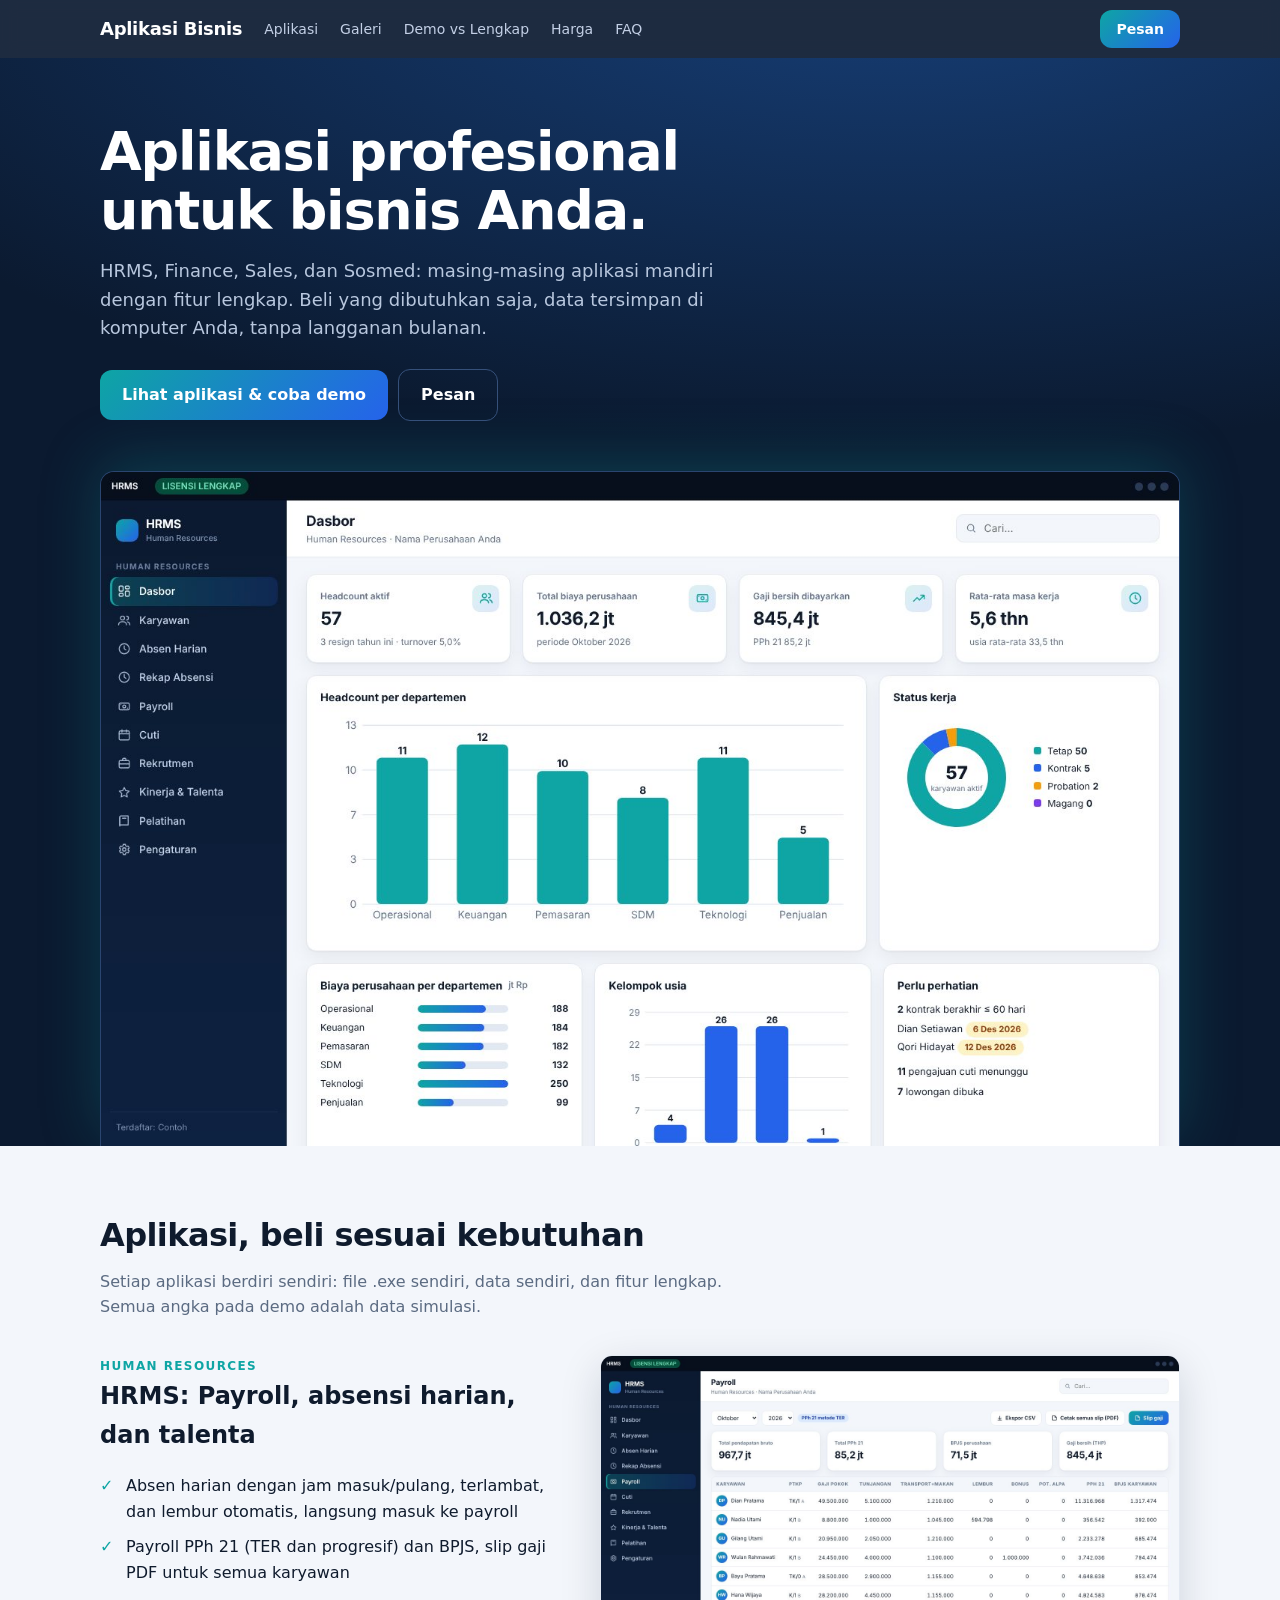
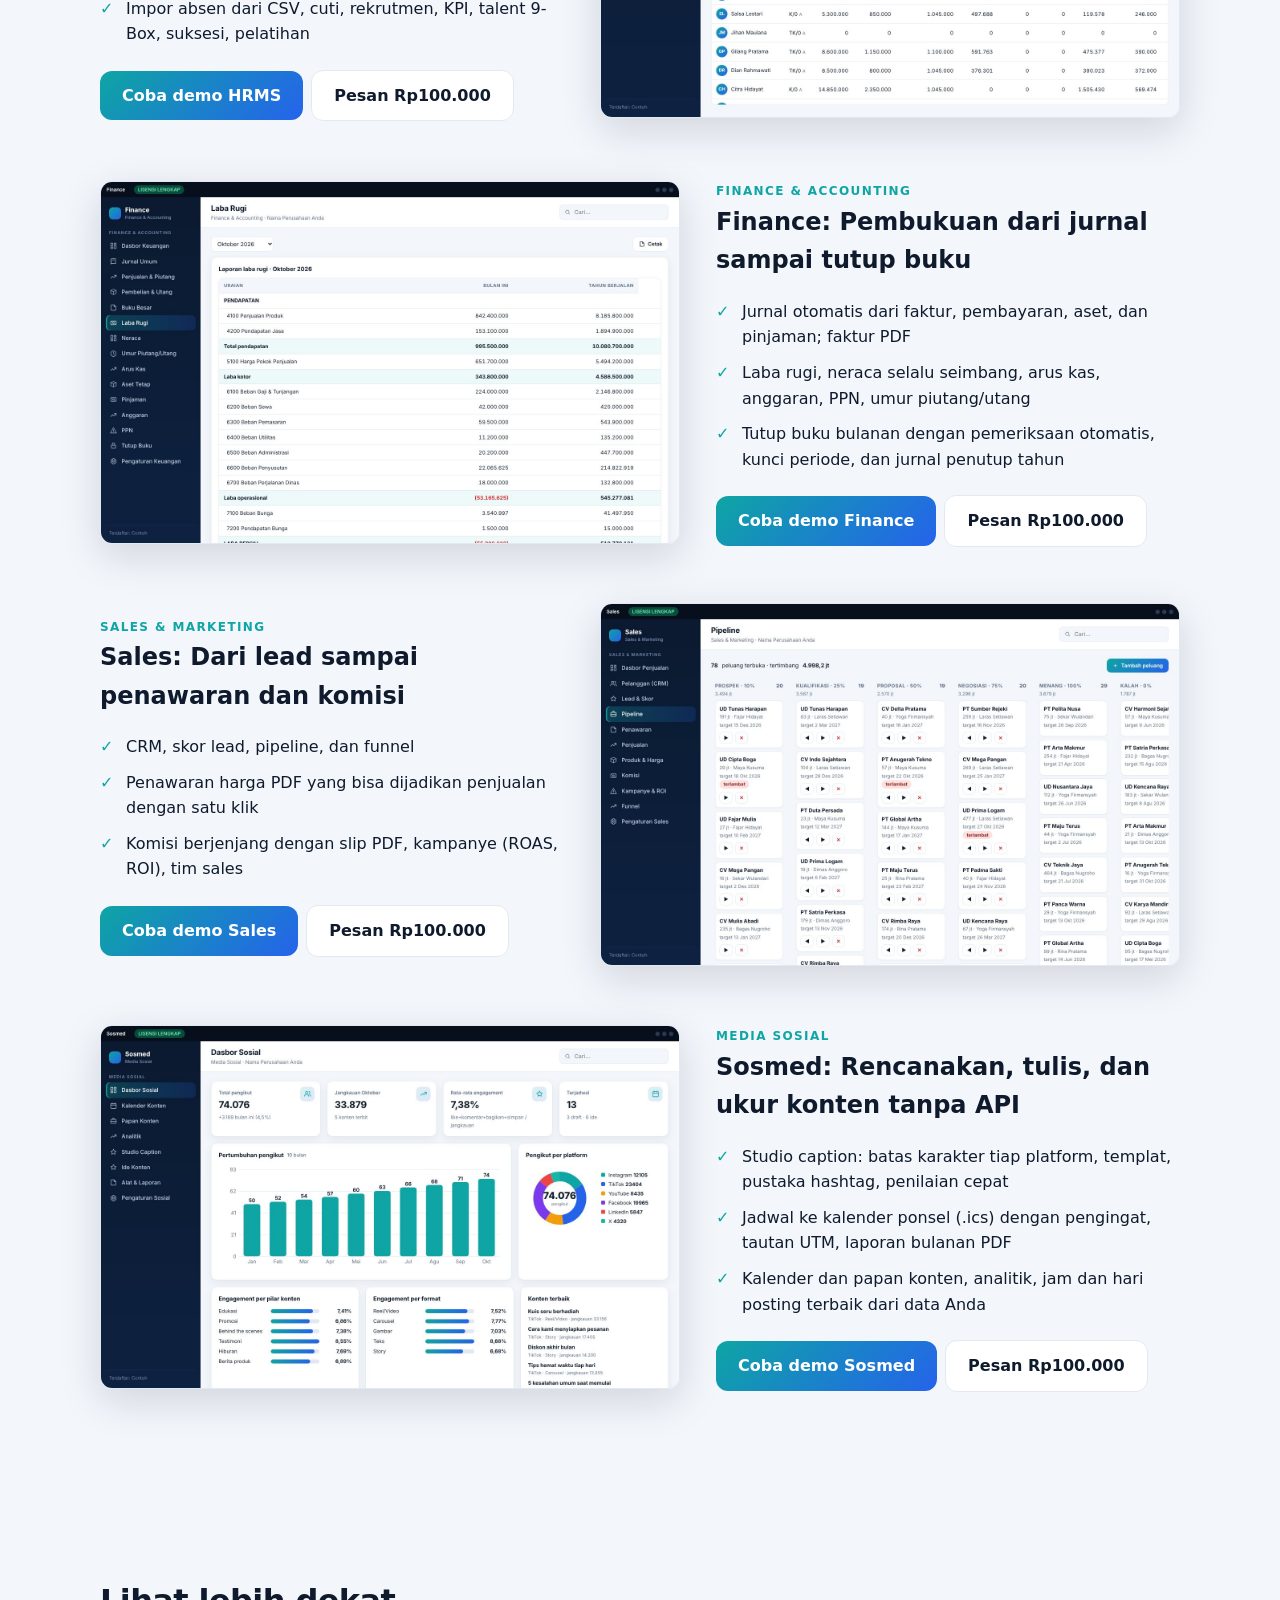
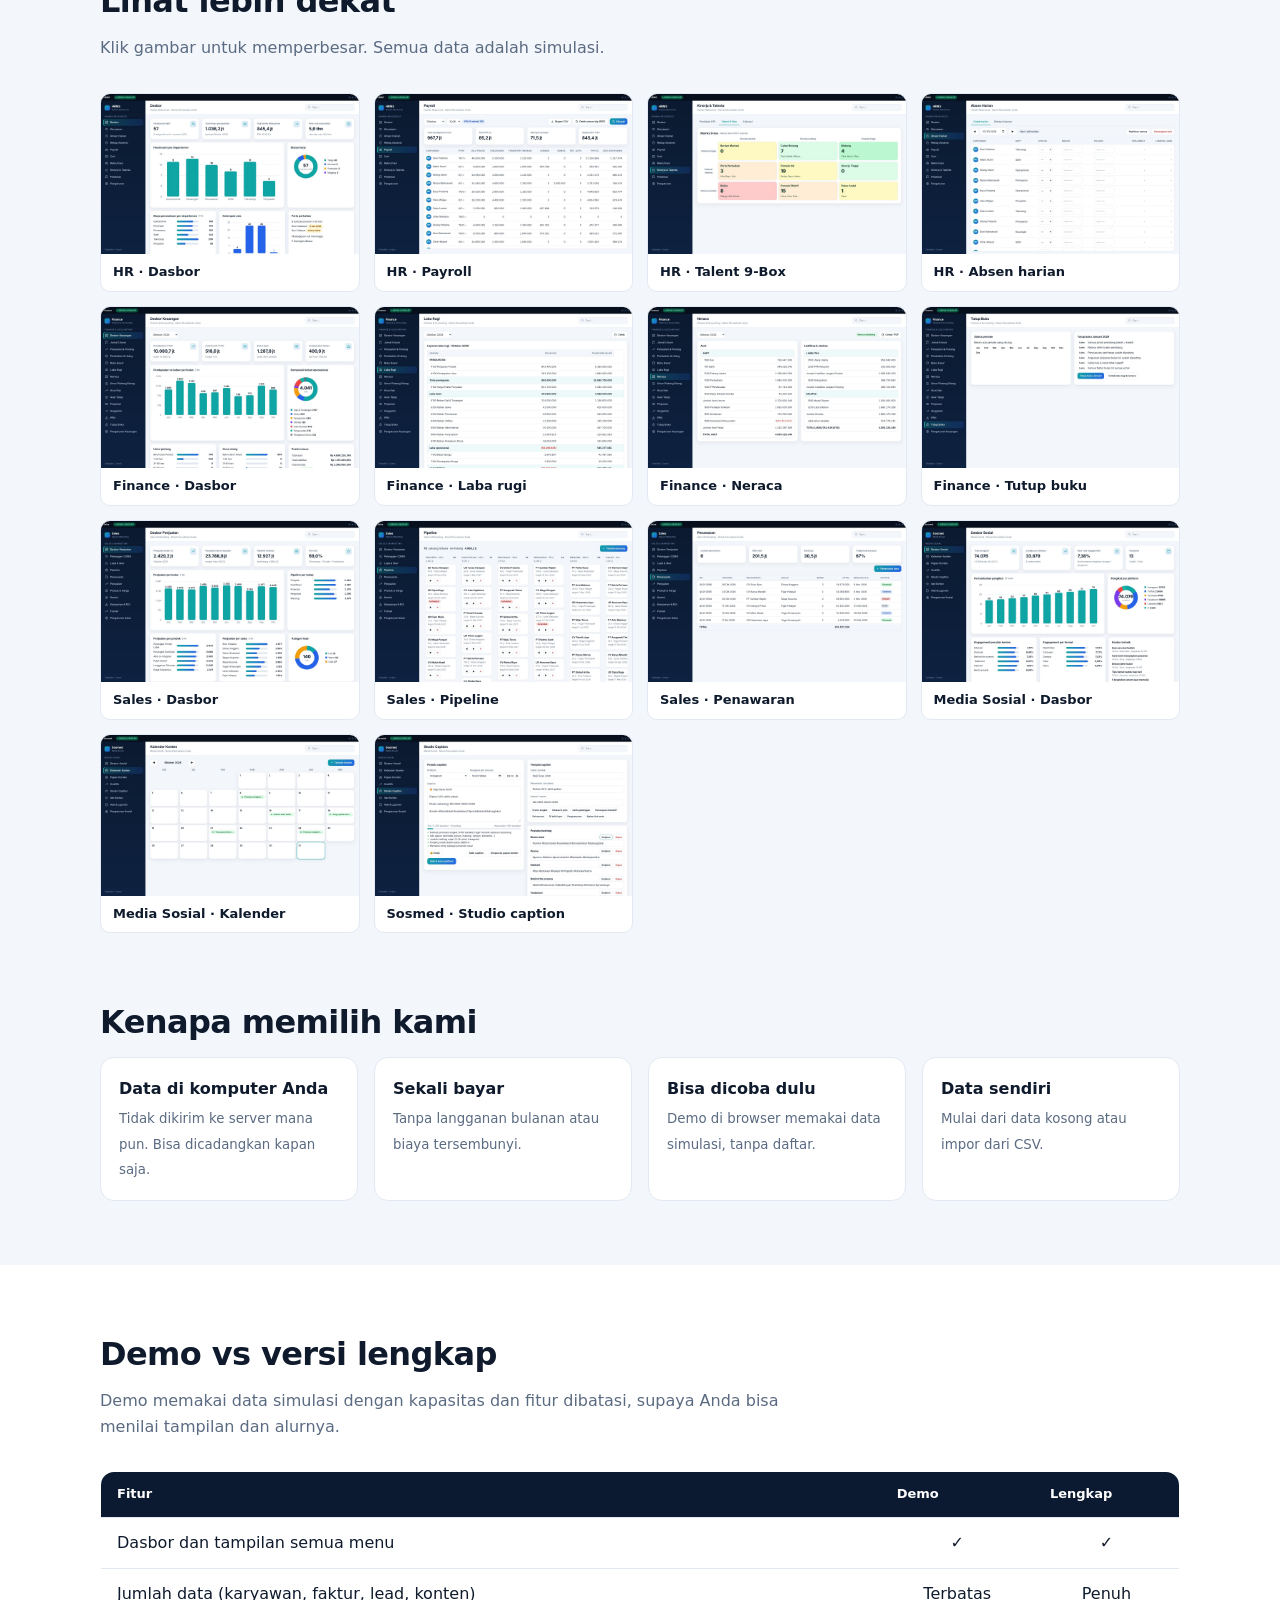
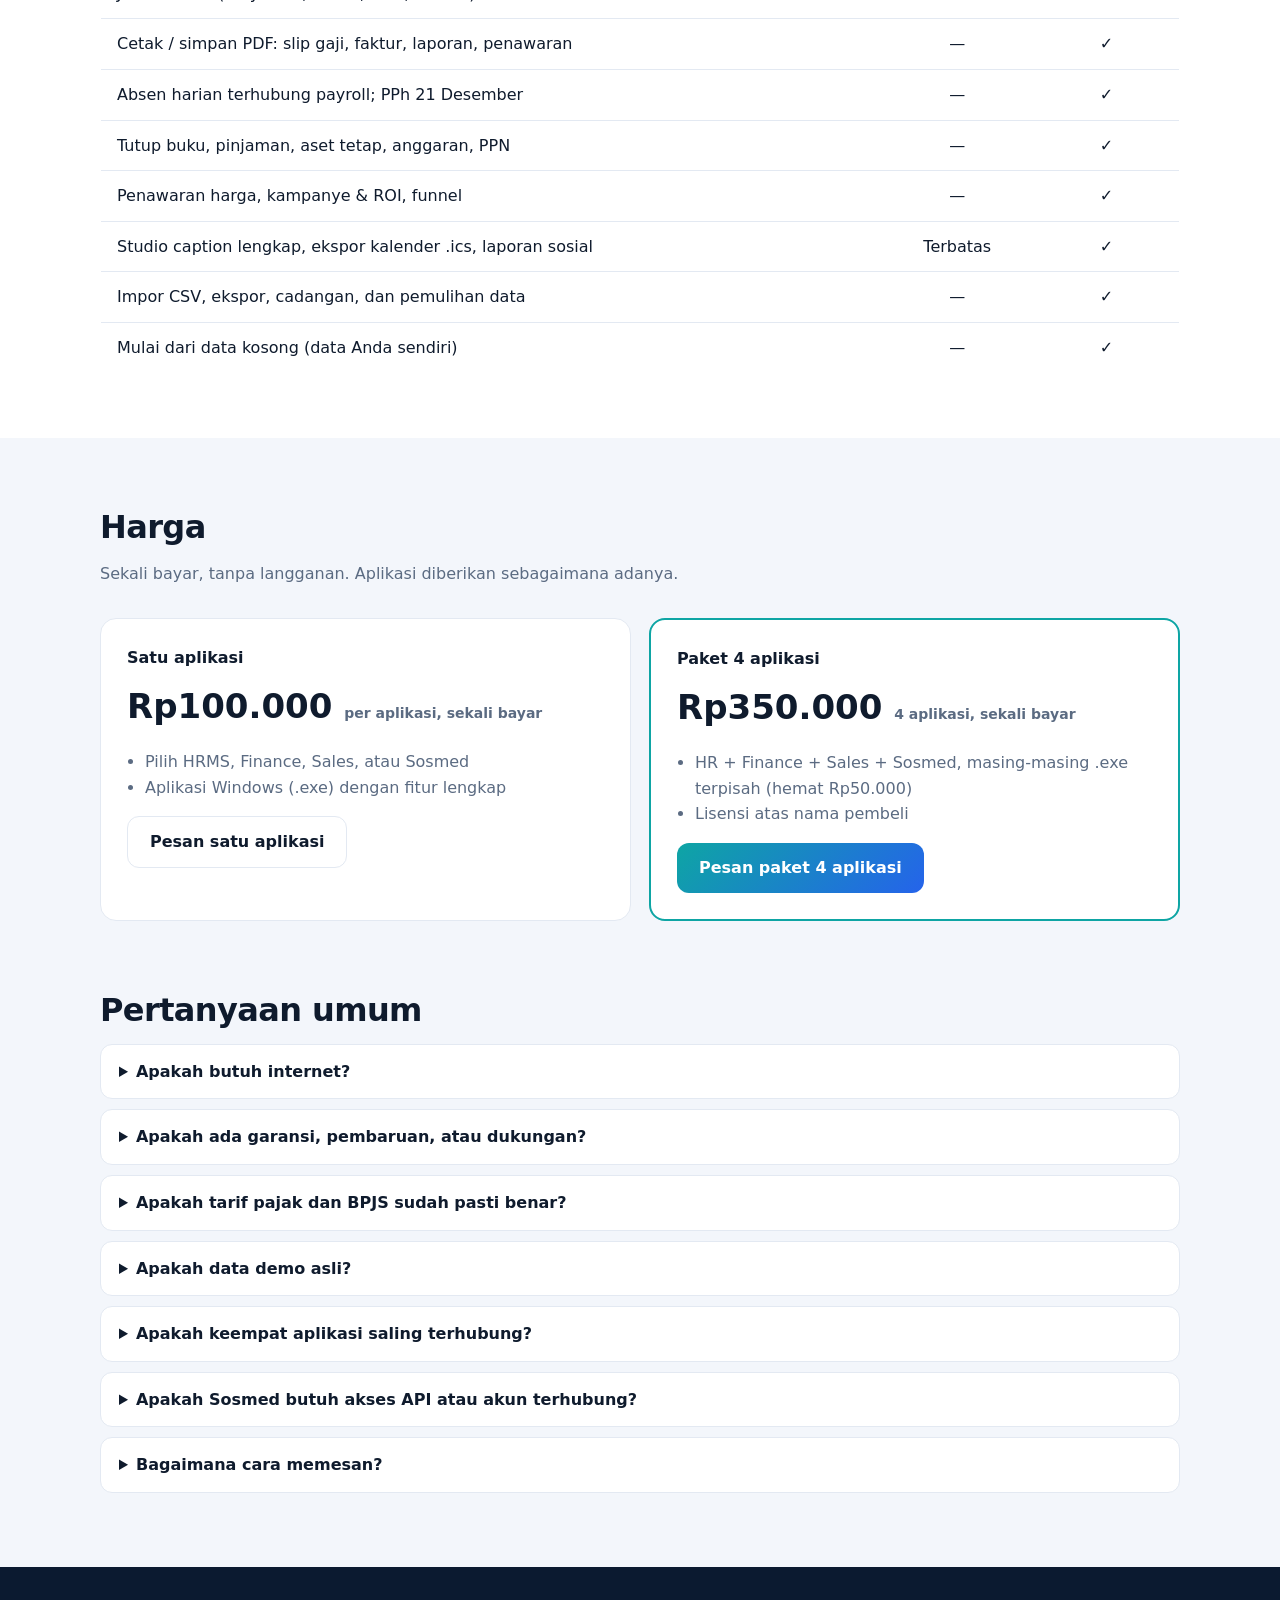
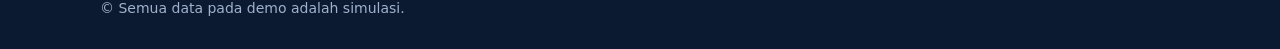
==== index.html @ ba42bcae "Landing: fitur impor absen, jurnal penutup, pemulihan data; demo diperbarui Co-Authored-By: Claude S" ====
<!doctype html><html lang="id"><head><meta charset="utf-8"><meta name="viewport" content="width=device-width,initial-scale=1"><title>Aplikasi bisnis profesional: HRMS, Finance, Sales, Sosmed</title>
<link rel="icon" href="data:image/svg+xml,%3Csvg xmlns='http://www.w3.org/2000/svg' viewBox='0 0 64 64'%3E%3Cdefs%3E%3ClinearGradient id='g' x1='0' y1='0' x2='1' y2='1'%3E%3Cstop offset='0' stop-color='%230ea5a4'/%3E%3Cstop offset='1' stop-color='%232563eb'/%3E%3C/linearGradient%3E%3C/defs%3E%3Crect width='64' height='64' rx='14' fill='url(%23g)'/%3E%3Cpath d='M16 46V20l16 18 16-18v26' fill='none' stroke='white' stroke-width='6' stroke-linejoin='round' stroke-linecap='round'/%3E%3C/svg%3E">
<meta property="og:type" content="website"><meta property="og:title" content="Aplikasi bisnis profesional: HRMS, Finance, Sales, Sosmed"><meta property="og:description" content="Aplikasi desktop dengan tampilan profesional, data di komputer Anda, tanpa langganan. Coba demo di browser."><meta property="og:image" content="https://iqbalmantam.github.io/Mantam-product/assets/hr.jpg"><meta property="og:url" content="https://iqbalmantam.github.io/Mantam-product/"><meta name="twitter:card" content="summary_large_image"><meta name="theme-color" content="#0b1a30">
<meta name="description" content="Aplikasi desktop terpisah untuk HRMS, Finance, Sales, dan Sosmed. Beli yang Anda butuhkan, coba demo langsung di browser.">
<style>
:root{--bg:#f3f6fb;--ink:#0f1b2d;--mute:#5b6b82;--line:#e3e9f2;--navy:#0b1a30;--brand:#0ea5a4;--brand2:#2563eb;--card:#fff}
@media(prefers-color-scheme:dark){:root{--bg:#0a1322;--ink:#e6edf7;--mute:#8da0bd;--line:#1f3250;--card:#111e33}}
*{box-sizing:border-box}html{scroll-behavior:smooth}body{margin:0;font:16px/1.6 "Segoe UI",Inter,system-ui,sans-serif;background:var(--bg);color:var(--ink)}
a{color:inherit}.w{max-width:1120px;margin:0 auto;padding:0 20px}
nav{position:sticky;top:0;z-index:5;background:rgba(11,26,48,.92);backdrop-filter:blur(8px);color:#fff}nav .w{display:flex;align-items:center;gap:22px;height:58px}nav b{font-size:18px;letter-spacing:-.3px}nav a{text-decoration:none;font-size:14px;color:#c3d0e6}nav .sp{flex:1}
.btn{display:inline-block;padding:12px 22px;border-radius:12px;font-weight:700;text-decoration:none;border:1px solid var(--line);background:var(--card)}.pri{background:linear-gradient(135deg,var(--brand),var(--brand2));color:#fff!important;border:0}
.hero{background:radial-gradient(1200px 500px at 70% -10%,#17407a,transparent),var(--navy);color:#fff;padding:64px 0 0;overflow:hidden}
.hero h1{font-size:clamp(32px,5vw,54px);line-height:1.1;margin:0 0 16px;letter-spacing:-1.2px;max-width:760px}.hero p{color:#b8c7de;font-size:18px;max-width:640px;margin:0 0 26px}.hero .btn{margin:0 10px 10px 0}.hero .btn:not(.pri){background:transparent;color:#fff;border-color:#35507a}
.shot{margin-top:40px;border-radius:14px 14px 0 0;border:1px solid #2a4570;border-bottom:0;box-shadow:0 -10px 60px rgba(14,165,164,.25);width:100%;display:block}
section{padding:64px 0}h2{font-size:32px;letter-spacing:-.6px;margin:0 0 8px}.sub{color:var(--mute);margin:0 0 32px;max-width:680px}
.mod{display:grid;grid-template-columns:1fr 1.25fr;gap:36px;align-items:center;margin-bottom:56px}.mod:nth-child(even){direction:rtl}.mod:nth-child(even)>*{direction:ltr}
.mod img{width:100%;border-radius:12px;border:1px solid var(--line);box-shadow:0 12px 40px rgba(15,27,45,.15)}.mod h3{font-size:24px;margin:0 0 6px}.tag{color:var(--brand);font-weight:700;font-size:12px;letter-spacing:1.4px;text-transform:uppercase}
.mod .btn{margin-top:18px}.mod ul{padding:0;margin:14px 0 0;list-style:none}.mod li{padding:5px 0 5px 26px;position:relative}.mod li::before{content:"✓";position:absolute;left:0;color:var(--brand);font-weight:800}
table{width:100%;border-collapse:collapse;background:var(--card);border-radius:14px;overflow:hidden;border:1px solid var(--line)}th,td{padding:12px 16px;text-align:left;border-bottom:1px solid var(--line)}th{background:var(--navy);color:#fff;font-size:13px}td:nth-child(n+2){text-align:center}
.pr{display:grid;grid-template-columns:repeat(auto-fit,minmax(260px,1fr));gap:18px}.pc{background:var(--card);border:1px solid var(--line);border-radius:16px;padding:26px}.pc.hot{border:2px solid var(--brand)}.pc big{display:block;font-size:34px;font-weight:800;margin:8px 0}.pc ul{padding-left:18px;color:var(--mute)}
details{background:var(--card);border:1px solid var(--line);border-radius:12px;padding:14px 18px;margin-bottom:10px}summary{cursor:pointer;font-weight:700}
details p{margin:8px 0 0;color:var(--mute)}
.gal{display:grid;grid-template-columns:repeat(auto-fill,minmax(240px,1fr));gap:14px}.gal a{display:block;border-radius:10px;overflow:hidden;border:1px solid var(--line);background:var(--card);text-decoration:none}.gal img{width:100%;display:block;aspect-ratio:16/10;object-fit:cover;object-position:top left;transition:transform .25s}.gal a:hover img{transform:scale(1.04)}.gal span{display:block;padding:8px 12px;font-size:13px;font-weight:600}
.lb{position:fixed;inset:0;background:rgba(5,12,24,.88);display:none;align-items:center;justify-content:center;z-index:20;padding:20px;cursor:zoom-out}.lb.on{display:flex}.lb img{max-width:100%;max-height:100%;border-radius:10px}
.trust{display:grid;grid-template-columns:repeat(auto-fit,minmax(200px,1fr));gap:16px;margin-top:8px}.trust div{background:var(--card);border:1px solid var(--line);border-radius:14px;padding:18px}.trust b{display:block;margin-bottom:4px}.trust small{color:var(--mute)}
footer{background:var(--navy);color:#9fb1cc;padding:30px 0;font-size:14px}
@media(max-width:800px){.mod{grid-template-columns:1fr}.mod:nth-child(even){direction:ltr}nav a.h{display:none}}
</style></head><body>
<nav><div class="w"><b>Aplikasi Bisnis</b><a class="h" href="#modul">Aplikasi</a><a class="h" href="#galeri">Galeri</a><a class="h" href="#bandingkan">Demo vs Lengkap</a><a class="h" href="#harga">Harga</a><a class="h" href="#faq">FAQ</a><span class="sp"></span><a class="btn pri" id="wa1" href="https://wa.me/6289623291732?text=Halo%2C%20saya%20tertarik%20aplikasi%20bisnis" style="padding:8px 16px">Pesan</a></div></nav>
<header class="hero"><div class="w"><h1>Aplikasi profesional untuk bisnis Anda.</h1><p>HRMS, Finance, Sales, dan Sosmed: masing-masing aplikasi mandiri dengan fitur lengkap. Beli yang dibutuhkan saja, data tersimpan di komputer Anda, tanpa langganan bulanan.</p>
<a class="btn pri" href="#modul">Lihat aplikasi &amp; coba demo</a><a class="btn" id="wa2" href="https://wa.me/6289623291732?text=Halo%2C%20saya%20tertarik%20aplikasi%20bisnis">Pesan</a>
<img class="shot" src="assets/hr.jpg" alt="Dasbor HRMS"></div></header>
<section id="modul"><div class="w"><h2>Aplikasi, beli sesuai kebutuhan</h2><p class="sub">Setiap aplikasi berdiri sendiri: file .exe sendiri, data sendiri, dan fitur lengkap. Semua angka pada demo adalah data simulasi.</p><div class="mod"><div><span class="tag">Human Resources</span><h3>HRMS: Payroll, absensi harian, dan talenta</h3><ul><li>Absen harian dengan jam masuk/pulang, terlambat, dan lembur otomatis, langsung masuk ke payroll</li><li>Payroll PPh 21 (TER dan progresif) dan BPJS, slip gaji PDF untuk semua karyawan</li><li>Impor absen dari CSV, cuti, rekrutmen, KPI, talent 9-Box, suksesi, pelatihan</li></ul><a class="btn pri" href="demo-app/hr/index.html" style="margin-right:8px">Coba demo HRMS</a><a class="btn" href="https://wa.me/6289623291732?text=Halo%2C%20saya%20tertarik%20HRMS">Pesan Rp100.000</a></div><img src="assets/hr-payroll.jpg" alt="HRMS" loading="lazy"></div><div class="mod"><div><span class="tag">Finance &amp; Accounting</span><h3>Finance: Pembukuan dari jurnal sampai tutup buku</h3><ul><li>Jurnal otomatis dari faktur, pembayaran, aset, dan pinjaman; faktur PDF</li><li>Laba rugi, neraca selalu seimbang, arus kas, anggaran, PPN, umur piutang/utang</li><li>Tutup buku bulanan dengan pemeriksaan otomatis, kunci periode, dan jurnal penutup tahun</li></ul><a class="btn pri" href="demo-app/fin/index.html" style="margin-right:8px">Coba demo Finance</a><a class="btn" href="https://wa.me/6289623291732?text=Halo%2C%20saya%20tertarik%20Finance">Pesan Rp100.000</a></div><img src="assets/fin.jpg" alt="Finance" loading="lazy"></div><div class="mod"><div><span class="tag">Sales &amp; Marketing</span><h3>Sales: Dari lead sampai penawaran dan komisi</h3><ul><li>CRM, skor lead, pipeline, dan funnel</li><li>Penawaran harga PDF yang bisa dijadikan penjualan dengan satu klik</li><li>Komisi berjenjang dengan slip PDF, kampanye (ROAS, ROI), tim sales</li></ul><a class="btn pri" href="demo-app/sales/index.html" style="margin-right:8px">Coba demo Sales</a><a class="btn" href="https://wa.me/6289623291732?text=Halo%2C%20saya%20tertarik%20Sales">Pesan Rp100.000</a></div><img src="assets/sales.jpg" alt="Sales" loading="lazy"></div><div class="mod"><div><span class="tag">Media Sosial</span><h3>Sosmed: Rencanakan, tulis, dan ukur konten tanpa API</h3><ul><li>Studio caption: batas karakter tiap platform, templat, pustaka hashtag, penilaian cepat</li><li>Jadwal ke kalender ponsel (.ics) dengan pengingat, tautan UTM, laporan bulanan PDF</li><li>Kalender dan papan konten, analitik, jam dan hari posting terbaik dari data Anda</li></ul><a class="btn pri" href="demo-app/sosial/index.html" style="margin-right:8px">Coba demo Sosmed</a><a class="btn" href="https://wa.me/6289623291732?text=Halo%2C%20saya%20tertarik%20Sosmed">Pesan Rp100.000</a></div><img src="assets/sosial.jpg" alt="Sosmed" loading="lazy"></div></section>
<section id="galeri"><div class="w"><h2>Lihat lebih dekat</h2><p class="sub">Klik gambar untuk memperbesar. Semua data adalah simulasi.</p><div class="gal">
<a href="assets/hr.jpg"><img src="assets/hr.jpg" alt="Dasbor HR" loading="lazy"><span>HR · Dasbor</span></a>
<a href="assets/hr-payroll.jpg"><img src="assets/hr-payroll.jpg" alt="Payroll" loading="lazy"><span>HR · Payroll</span></a>
<a href="assets/hr-talent.jpg"><img src="assets/hr-talent.jpg" alt="Talent 9-Box" loading="lazy"><span>HR · Talent 9-Box</span></a>
<a href="assets/hr-harian.jpg"><img src="assets/hr-harian.jpg" alt="Absen harian" loading="lazy"><span>HR · Absen harian</span></a>
<a href="assets/fin-dash.jpg"><img src="assets/fin-dash.jpg" alt="Dasbor keuangan" loading="lazy"><span>Finance · Dasbor</span></a>
<a href="assets/fin.jpg"><img src="assets/fin.jpg" alt="Laba rugi" loading="lazy"><span>Finance · Laba rugi</span></a>
<a href="assets/fin-neraca.jpg"><img src="assets/fin-neraca.jpg" alt="Neraca" loading="lazy"><span>Finance · Neraca</span></a>
<a href="assets/fin-tutup.jpg"><img src="assets/fin-tutup.jpg" alt="Tutup buku" loading="lazy"><span>Finance · Tutup buku</span></a>
<a href="assets/sales-dash.jpg"><img src="assets/sales-dash.jpg" alt="Dasbor penjualan" loading="lazy"><span>Sales · Dasbor</span></a>
<a href="assets/sales.jpg"><img src="assets/sales.jpg" alt="Pipeline" loading="lazy"><span>Sales · Pipeline</span></a>
<a href="assets/sales-penawaran.jpg"><img src="assets/sales-penawaran.jpg" alt="Penawaran harga" loading="lazy"><span>Sales · Penawaran</span></a>
<a href="assets/sosial.jpg"><img src="assets/sosial.jpg" alt="Dasbor media sosial" loading="lazy"><span>Media Sosial · Dasbor</span></a>
<a href="assets/sosial-kal.jpg"><img src="assets/sosial-kal.jpg" alt="Kalender konten" loading="lazy"><span>Media Sosial · Kalender</span></a><a href="assets/sosial-studio.jpg"><img src="assets/sosial-studio.jpg" alt="Studio caption" loading="lazy"><span>Sosmed · Studio caption</span></a></div></div></section>
<section style="padding-top:0"><div class="w"><h2>Kenapa memilih kami</h2><div class="trust"><div><b>Data di komputer Anda</b><small>Tidak dikirim ke server mana pun. Bisa dicadangkan kapan saja.</small></div><div><b>Sekali bayar</b><small>Tanpa langganan bulanan atau biaya tersembunyi.</small></div><div><b>Bisa dicoba dulu</b><small>Demo di browser memakai data simulasi, tanpa daftar.</small></div><div><b>Data sendiri</b><small>Mulai dari data kosong atau impor dari CSV.</small></div></div></div></section>
<section id="bandingkan" style="background:var(--card)"><div class="w"><h2>Demo vs versi lengkap</h2><p class="sub">Demo memakai data simulasi dengan kapasitas dan fitur dibatasi, supaya Anda bisa menilai tampilan dan alurnya.</p>
<table><tr><th>Fitur</th><th>Demo</th><th>Lengkap</th></tr><tr><td>Dasbor dan tampilan semua menu</td><td>✓</td><td>✓</td></tr><tr><td>Jumlah data (karyawan, faktur, lead, konten)</td><td>Terbatas</td><td>Penuh</td></tr><tr><td>Cetak / simpan PDF: slip gaji, faktur, laporan, penawaran</td><td>—</td><td>✓</td></tr><tr><td>Absen harian terhubung payroll; PPh 21 Desember</td><td>—</td><td>✓</td></tr><tr><td>Tutup buku, pinjaman, aset tetap, anggaran, PPN</td><td>—</td><td>✓</td></tr><tr><td>Penawaran harga, kampanye &amp; ROI, funnel</td><td>—</td><td>✓</td></tr><tr><td>Studio caption lengkap, ekspor kalender .ics, laporan sosial</td><td>Terbatas</td><td>✓</td></tr><tr><td>Impor CSV, ekspor, cadangan, dan pemulihan data</td><td>—</td><td>✓</td></tr><tr><td>Mulai dari data kosong (data Anda sendiri)</td><td>—</td><td>✓</td></tr></table></div></section>
<section id="harga"><div class="w"><h2>Harga</h2><p class="sub">Sekali bayar, tanpa langganan. Aplikasi diberikan sebagaimana adanya.</p><div class="pr"><div class="pc"><b>Satu aplikasi</b><big id="p1">Rp100.000 <small style="font-size:14px;color:var(--mute)">per aplikasi, sekali bayar</small></big><ul><li>Pilih HRMS, Finance, Sales, atau Sosmed</li><li>Aplikasi Windows (.exe) dengan fitur lengkap</li></ul><a class="btn" id="wa3" href="https://wa.me/6289623291732?text=Halo%2C%20saya%20tertarik%20aplikasi%20bisnis%20-%20satu%20aplikasi">Pesan satu aplikasi</a></div><div class="pc hot"><b>Paket 4 aplikasi</b><big id="p2">Rp350.000 <small style="font-size:14px;color:var(--mute)">4 aplikasi, sekali bayar</small></big><ul><li>HR + Finance + Sales + Sosmed, masing-masing .exe terpisah (hemat Rp50.000)</li><li>Lisensi atas nama pembeli</li></ul><a class="btn pri" id="wa4" href="https://wa.me/6289623291732?text=Halo%2C%20saya%20tertarik%20aplikasi%20bisnis%20-%20paket%204%20aplikasi">Pesan paket 4 aplikasi</a></div></div></div></section>
<section id="faq" style="padding-top:0"><div class="w"><h2>Pertanyaan umum</h2><details><summary>Apakah butuh internet?</summary><p>Tidak. Aplikasi berjalan di komputer Windows Anda dan data tersimpan di komputer itu.</p></details><details><summary>Apakah ada garansi, pembaruan, atau dukungan?</summary><p>Tidak. Produk dijual sebagaimana adanya, tanpa layanan garansi, pembaruan, maupun dukungan. Silakan coba demo dulu sebelum membeli.</p></details><details><summary>Apakah tarif pajak dan BPJS sudah pasti benar?</summary><p>Tarif bersifat nilai acuan dan dapat diubah di menu Pengaturan. Verifikasi dengan peraturan resmi sebelum dipakai untuk penggajian nyata.</p></details><details><summary>Apakah data demo asli?</summary><p>Bukan. Semua nama, angka, dan transaksi pada demo adalah simulasi.</p></details><details><summary>Apakah keempat aplikasi saling terhubung?</summary><p>Tidak. Setiap aplikasi berdiri sendiri dengan data sendiri, jadi Anda cukup membeli yang dibutuhkan. Nama perusahaan diisi di masing-masing aplikasi.</p></details><details><summary>Apakah Sosmed butuh akses API atau akun terhubung?</summary><p>Tidak. Semua fitur bekerja tanpa API: Anda menulis caption, menyalin atau membuka platform, mencatat metrik sendiri, dan mengekspor jadwal ke kalender ponsel. Aplikasi tidak memposting otomatis.</p></details><details><summary>Bagaimana cara memesan?</summary><p>Klik tombol pesan; Anda diarahkan ke WhatsApp dengan pesan yang sudah terisi.</p></details></div></section>
<div class="lb" id="lb"><img alt=""></div><footer><div class="w">© Semua data pada demo adalah simulasi.</div></footer>
<script>
const CONFIG={whatsapp:"6289623291732",pesan:"Halo, saya tertarik aplikasi bisnis",harga:{single:"Rp100.000",bundle:"Rp350.000"}};
const wa=t=>"https://wa.me/"+CONFIG.whatsapp+"?text="+encodeURIComponent(t);
[["wa1",""],["wa2",""],["wa3"," - satu aplikasi"],["wa4"," - paket 4 aplikasi"]].forEach(([i,s])=>document.getElementById(i).href=wa(CONFIG.pesan+s));
/* lightbox galeri */
const lb=document.getElementById("lb");document.querySelectorAll(".gal a").forEach(a=>a.onclick=e=>{e.preventDefault();lb.querySelector("img").src=a.href;lb.classList.add("on")});lb.onclick=()=>lb.classList.remove("on");document.addEventListener("keydown",e=>{if(e.key==="Escape")lb.classList.remove("on")});
</script></body></html>
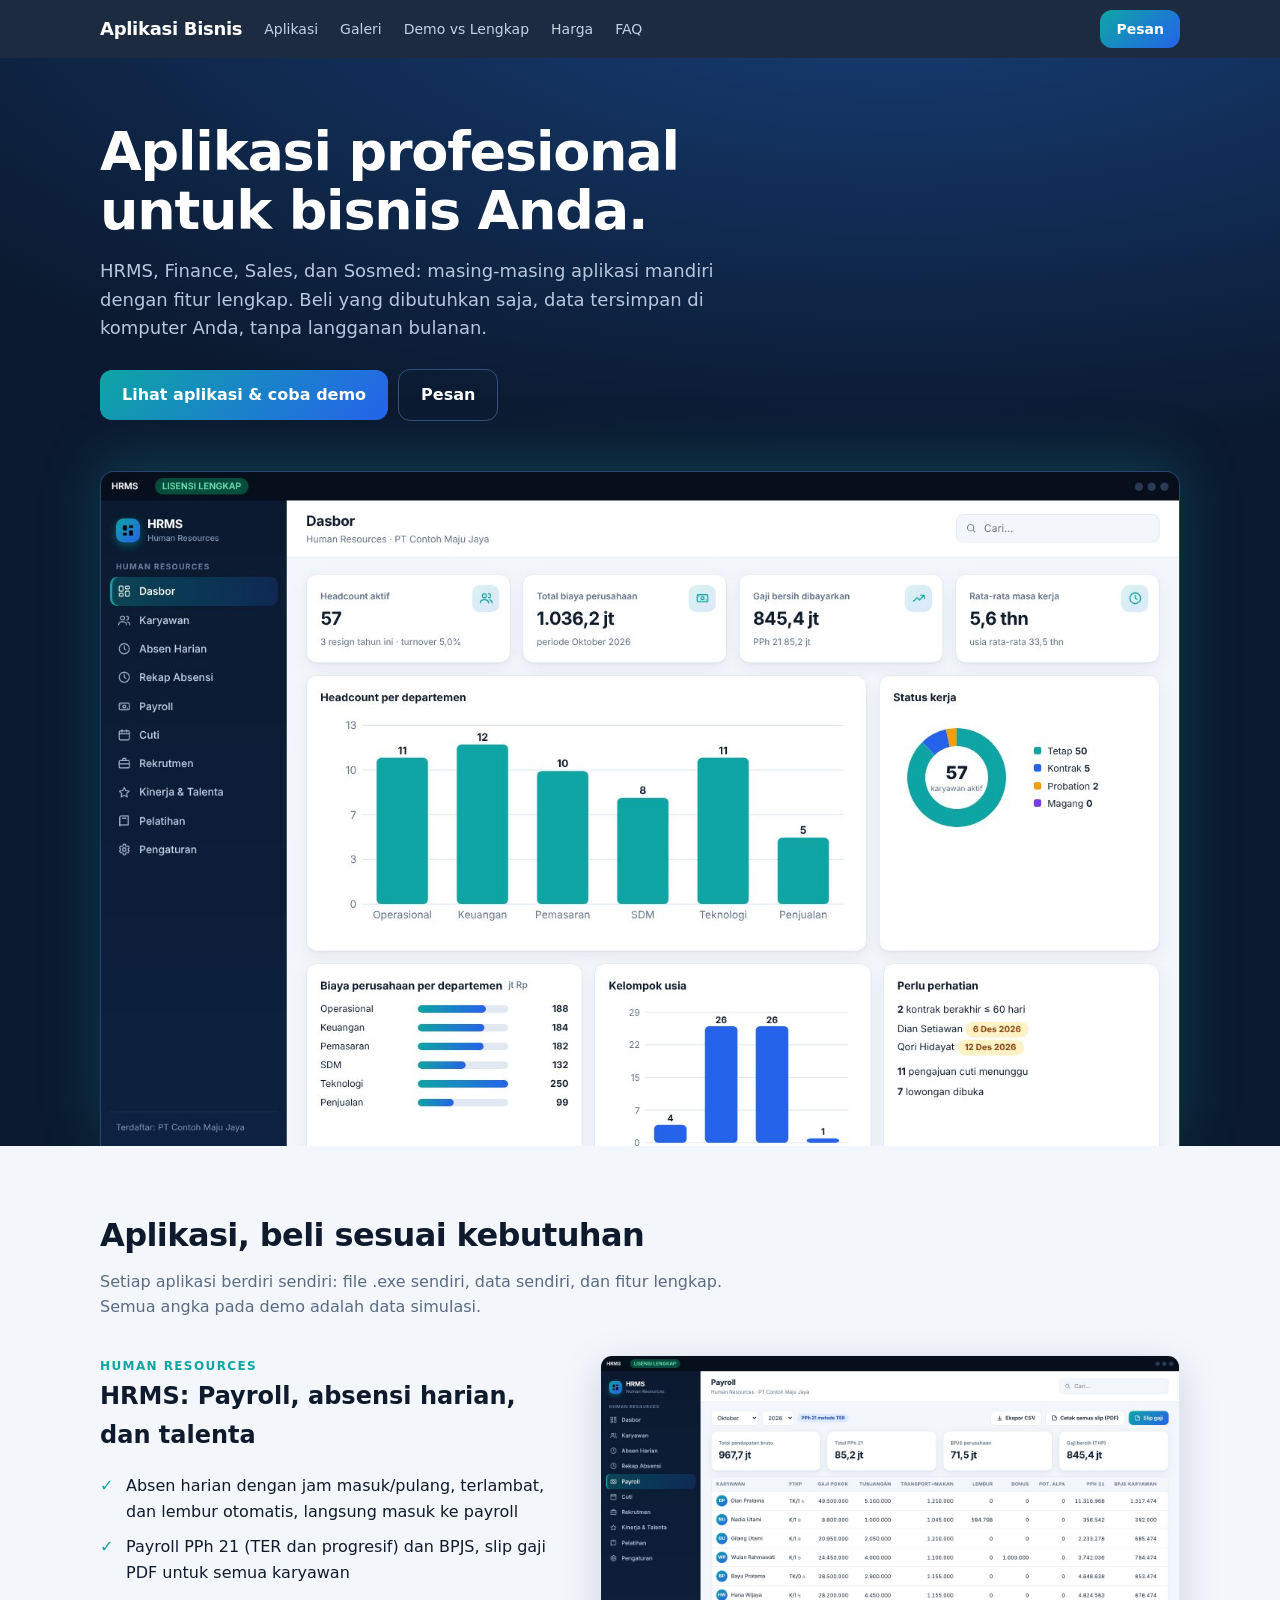
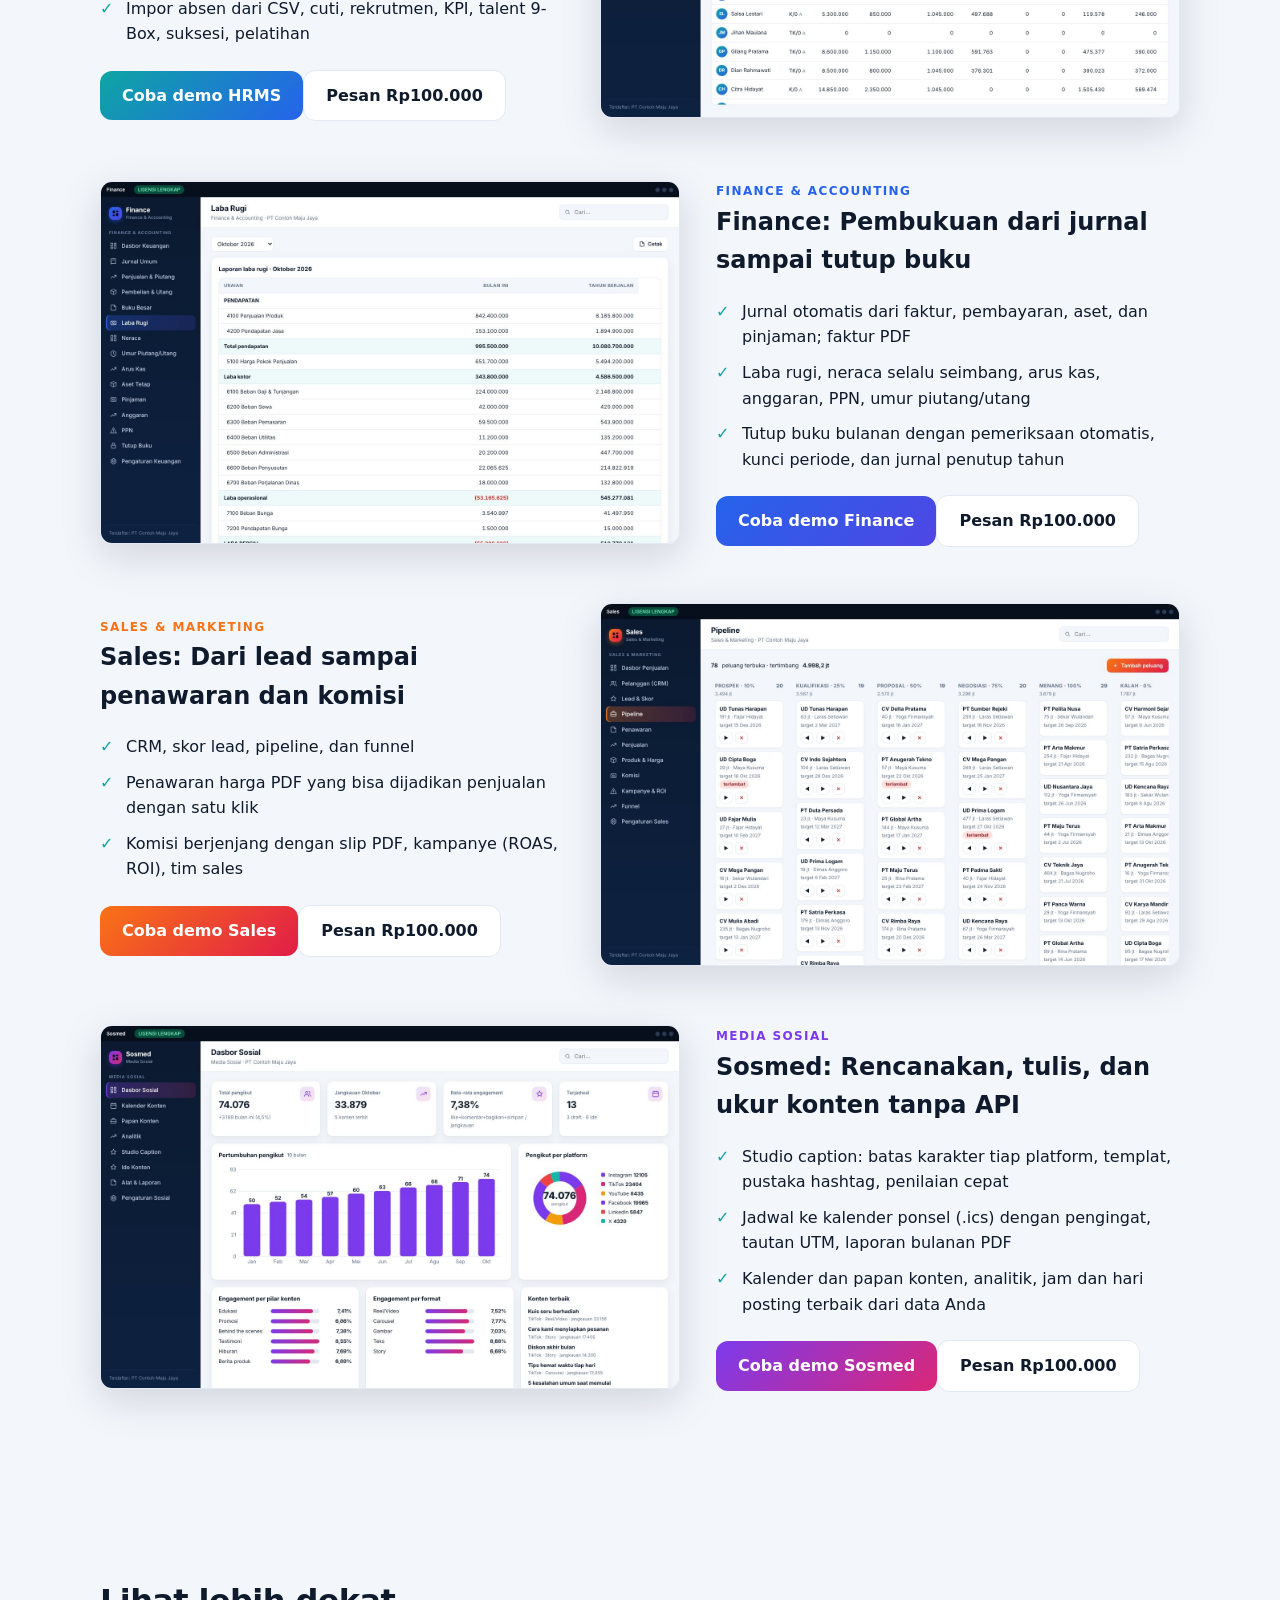
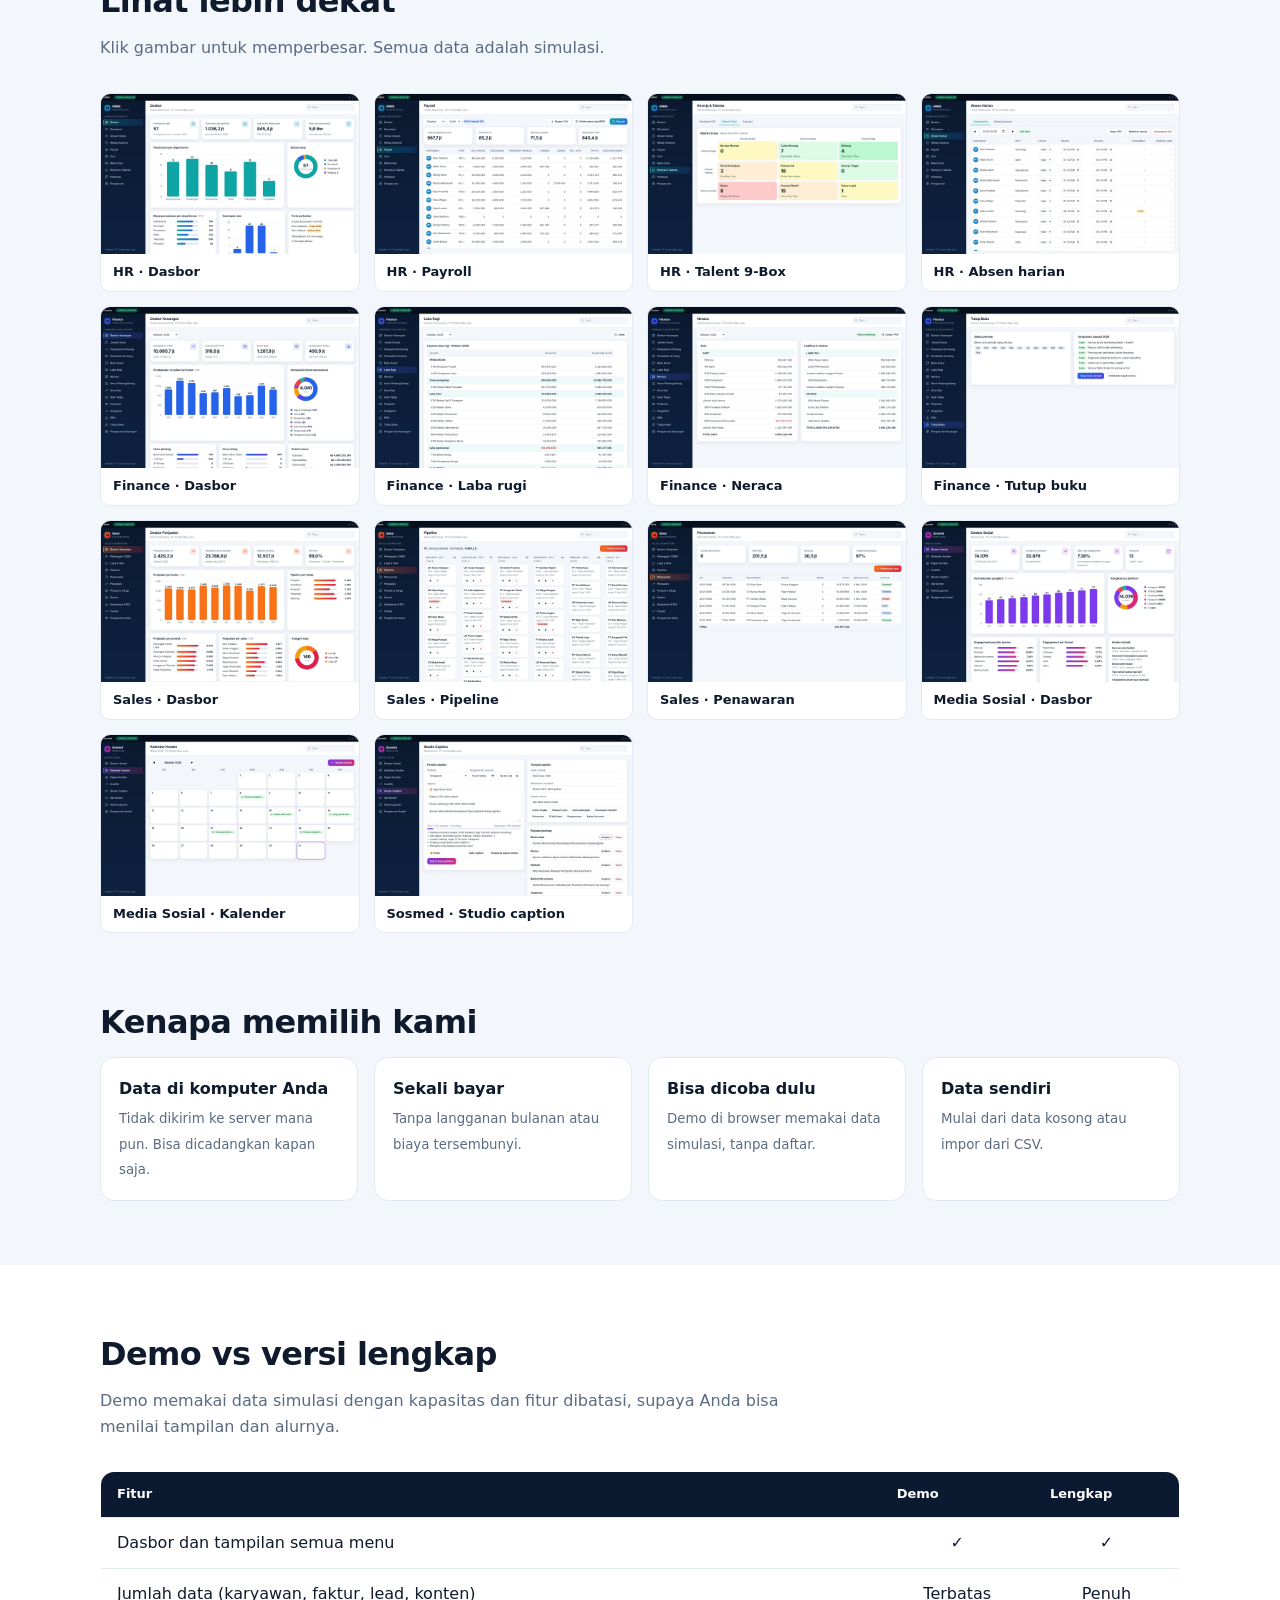
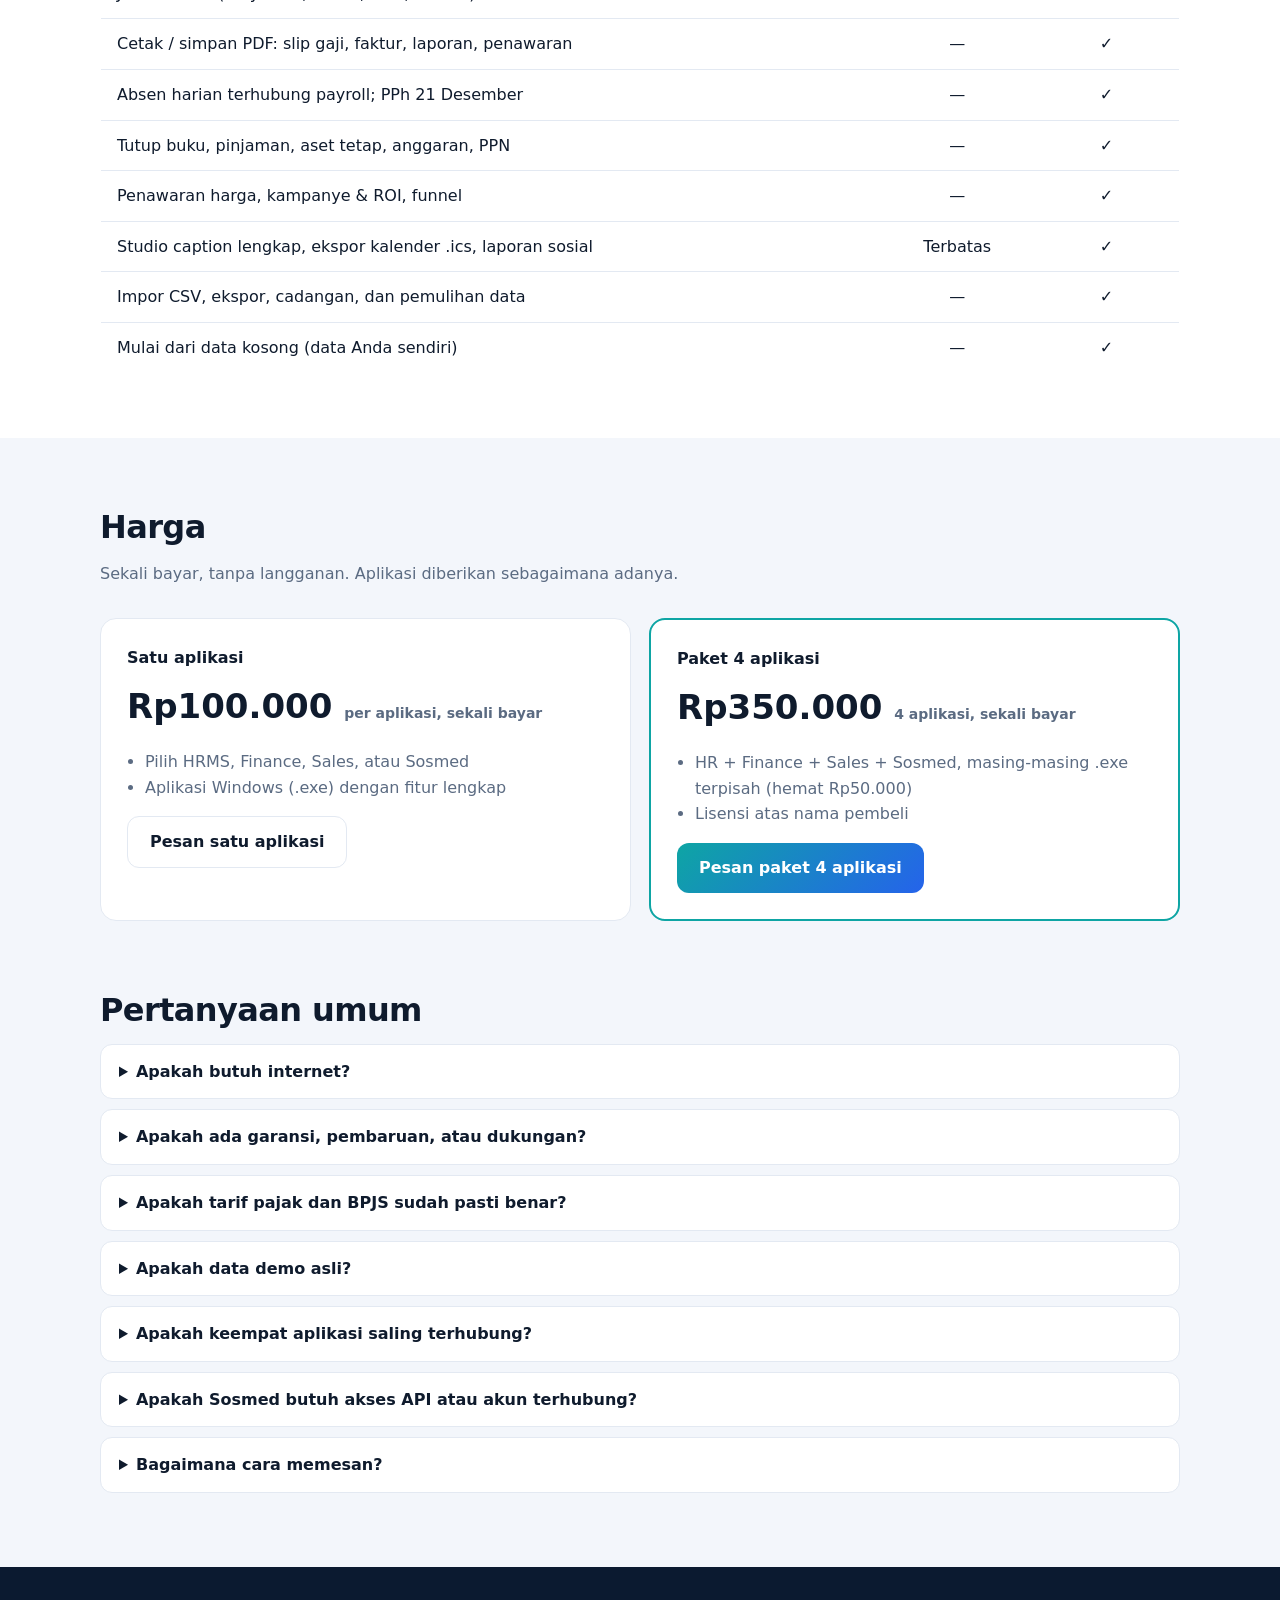
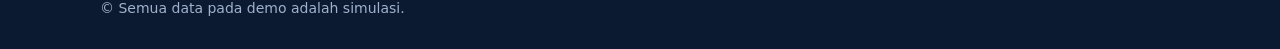
==== commit d9dbcc10: "Identitas warna & ikon per aplikasi, perbaikan tampilan, galeri baru Co-Authored-By: Claude Sonnet 5" ====
--- a/index.html
+++ b/index.html
@@ -30,7 +30,7 @@
 <header class="hero"><div class="w"><h1>Aplikasi profesional untuk bisnis Anda.</h1><p>HRMS, Finance, Sales, dan Sosmed: masing-masing aplikasi mandiri dengan fitur lengkap. Beli yang dibutuhkan saja, data tersimpan di komputer Anda, tanpa langganan bulanan.</p>
 <a class="btn pri" href="#modul">Lihat aplikasi &amp; coba demo</a><a class="btn" id="wa2" href="https://wa.me/6289623291732?text=Halo%2C%20saya%20tertarik%20aplikasi%20bisnis">Pesan</a>
 <img class="shot" src="assets/hr.jpg" alt="Dasbor HRMS"></div></header>
-<section id="modul"><div class="w"><h2>Aplikasi, beli sesuai kebutuhan</h2><p class="sub">Setiap aplikasi berdiri sendiri: file .exe sendiri, data sendiri, dan fitur lengkap. Semua angka pada demo adalah data simulasi.</p><div class="mod"><div><span class="tag">Human Resources</span><h3>HRMS: Payroll, absensi harian, dan talenta</h3><ul><li>Absen harian dengan jam masuk/pulang, terlambat, dan lembur otomatis, langsung masuk ke payroll</li><li>Payroll PPh 21 (TER dan progresif) dan BPJS, slip gaji PDF untuk semua karyawan</li><li>Impor absen dari CSV, cuti, rekrutmen, KPI, talent 9-Box, suksesi, pelatihan</li></ul><a class="btn pri" href="demo-app/hr/index.html" style="margin-right:8px">Coba demo HRMS</a><a class="btn" href="https://wa.me/6289623291732?text=Halo%2C%20saya%20tertarik%20HRMS">Pesan Rp100.000</a></div><img src="assets/hr-payroll.jpg" alt="HRMS" loading="lazy"></div><div class="mod"><div><span class="tag">Finance &amp; Accounting</span><h3>Finance: Pembukuan dari jurnal sampai tutup buku</h3><ul><li>Jurnal otomatis dari faktur, pembayaran, aset, dan pinjaman; faktur PDF</li><li>Laba rugi, neraca selalu seimbang, arus kas, anggaran, PPN, umur piutang/utang</li><li>Tutup buku bulanan dengan pemeriksaan otomatis, kunci periode, dan jurnal penutup tahun</li></ul><a class="btn pri" href="demo-app/fin/index.html" style="margin-right:8px">Coba demo Finance</a><a class="btn" href="https://wa.me/6289623291732?text=Halo%2C%20saya%20tertarik%20Finance">Pesan Rp100.000</a></div><img src="assets/fin.jpg" alt="Finance" loading="lazy"></div><div class="mod"><div><span class="tag">Sales &amp; Marketing</span><h3>Sales: Dari lead sampai penawaran dan komisi</h3><ul><li>CRM, skor lead, pipeline, dan funnel</li><li>Penawaran harga PDF yang bisa dijadikan penjualan dengan satu klik</li><li>Komisi berjenjang dengan slip PDF, kampanye (ROAS, ROI), tim sales</li></ul><a class="btn pri" href="demo-app/sales/index.html" style="margin-right:8px">Coba demo Sales</a><a class="btn" href="https://wa.me/6289623291732?text=Halo%2C%20saya%20tertarik%20Sales">Pesan Rp100.000</a></div><img src="assets/sales.jpg" alt="Sales" loading="lazy"></div><div class="mod"><div><span class="tag">Media Sosial</span><h3>Sosmed: Rencanakan, tulis, dan ukur konten tanpa API</h3><ul><li>Studio caption: batas karakter tiap platform, templat, pustaka hashtag, penilaian cepat</li><li>Jadwal ke kalender ponsel (.ics) dengan pengingat, tautan UTM, laporan bulanan PDF</li><li>Kalender dan papan konten, analitik, jam dan hari posting terbaik dari data Anda</li></ul><a class="btn pri" href="demo-app/sosial/index.html" style="margin-right:8px">Coba demo Sosmed</a><a class="btn" href="https://wa.me/6289623291732?text=Halo%2C%20saya%20tertarik%20Sosmed">Pesan Rp100.000</a></div><img src="assets/sosial.jpg" alt="Sosmed" loading="lazy"></div></section>
+<section id="modul"><div class="w"><h2>Aplikasi, beli sesuai kebutuhan</h2><p class="sub">Setiap aplikasi berdiri sendiri: file .exe sendiri, data sendiri, dan fitur lengkap. Semua angka pada demo adalah data simulasi.</p><div class="mod"><div><span class="tag" style="color:#0ea5a4">Human Resources</span><h3>HRMS: Payroll, absensi harian, dan talenta</h3><ul><li>Absen harian dengan jam masuk/pulang, terlambat, dan lembur otomatis, langsung masuk ke payroll</li><li>Payroll PPh 21 (TER dan progresif) dan BPJS, slip gaji PDF untuk semua karyawan</li><li>Impor absen dari CSV, cuti, rekrutmen, KPI, talent 9-Box, suksesi, pelatihan</li></ul><a class="btn pri" style="background:linear-gradient(135deg,#0ea5a4,#2563eb)" href="demo-app/hr/index.html" style="margin-right:8px">Coba demo HRMS</a><a class="btn" href="https://wa.me/6289623291732?text=Halo%2C%20saya%20tertarik%20HRMS">Pesan Rp100.000</a></div><img src="assets/hr-payroll.jpg" alt="HRMS" loading="lazy"></div><div class="mod"><div><span class="tag" style="color:#2563eb">Finance &amp; Accounting</span><h3>Finance: Pembukuan dari jurnal sampai tutup buku</h3><ul><li>Jurnal otomatis dari faktur, pembayaran, aset, dan pinjaman; faktur PDF</li><li>Laba rugi, neraca selalu seimbang, arus kas, anggaran, PPN, umur piutang/utang</li><li>Tutup buku bulanan dengan pemeriksaan otomatis, kunci periode, dan jurnal penutup tahun</li></ul><a class="btn pri" style="background:linear-gradient(135deg,#2563eb,#4f46e5)" href="demo-app/fin/index.html" style="margin-right:8px">Coba demo Finance</a><a class="btn" href="https://wa.me/6289623291732?text=Halo%2C%20saya%20tertarik%20Finance">Pesan Rp100.000</a></div><img src="assets/fin.jpg" alt="Finance" loading="lazy"></div><div class="mod"><div><span class="tag" style="color:#f97316">Sales &amp; Marketing</span><h3>Sales: Dari lead sampai penawaran dan komisi</h3><ul><li>CRM, skor lead, pipeline, dan funnel</li><li>Penawaran harga PDF yang bisa dijadikan penjualan dengan satu klik</li><li>Komisi berjenjang dengan slip PDF, kampanye (ROAS, ROI), tim sales</li></ul><a class="btn pri" style="background:linear-gradient(135deg,#f97316,#e11d48)" href="demo-app/sales/index.html" style="margin-right:8px">Coba demo Sales</a><a class="btn" href="https://wa.me/6289623291732?text=Halo%2C%20saya%20tertarik%20Sales">Pesan Rp100.000</a></div><img src="assets/sales.jpg" alt="Sales" loading="lazy"></div><div class="mod"><div><span class="tag" style="color:#7c3aed">Media Sosial</span><h3>Sosmed: Rencanakan, tulis, dan ukur konten tanpa API</h3><ul><li>Studio caption: batas karakter tiap platform, templat, pustaka hashtag, penilaian cepat</li><li>Jadwal ke kalender ponsel (.ics) dengan pengingat, tautan UTM, laporan bulanan PDF</li><li>Kalender dan papan konten, analitik, jam dan hari posting terbaik dari data Anda</li></ul><a class="btn pri" style="background:linear-gradient(135deg,#7c3aed,#db2777)" href="demo-app/sosial/index.html" style="margin-right:8px">Coba demo Sosmed</a><a class="btn" href="https://wa.me/6289623291732?text=Halo%2C%20saya%20tertarik%20Sosmed">Pesan Rp100.000</a></div><img src="assets/sosial.jpg" alt="Sosmed" loading="lazy"></div></section>
 <section id="galeri"><div class="w"><h2>Lihat lebih dekat</h2><p class="sub">Klik gambar untuk memperbesar. Semua data adalah simulasi.</p><div class="gal">
 <a href="assets/hr.jpg"><img src="assets/hr.jpg" alt="Dasbor HR" loading="lazy"><span>HR · Dasbor</span></a>
 <a href="assets/hr-payroll.jpg"><img src="assets/hr-payroll.jpg" alt="Payroll" loading="lazy"><span>HR · Payroll</span></a>
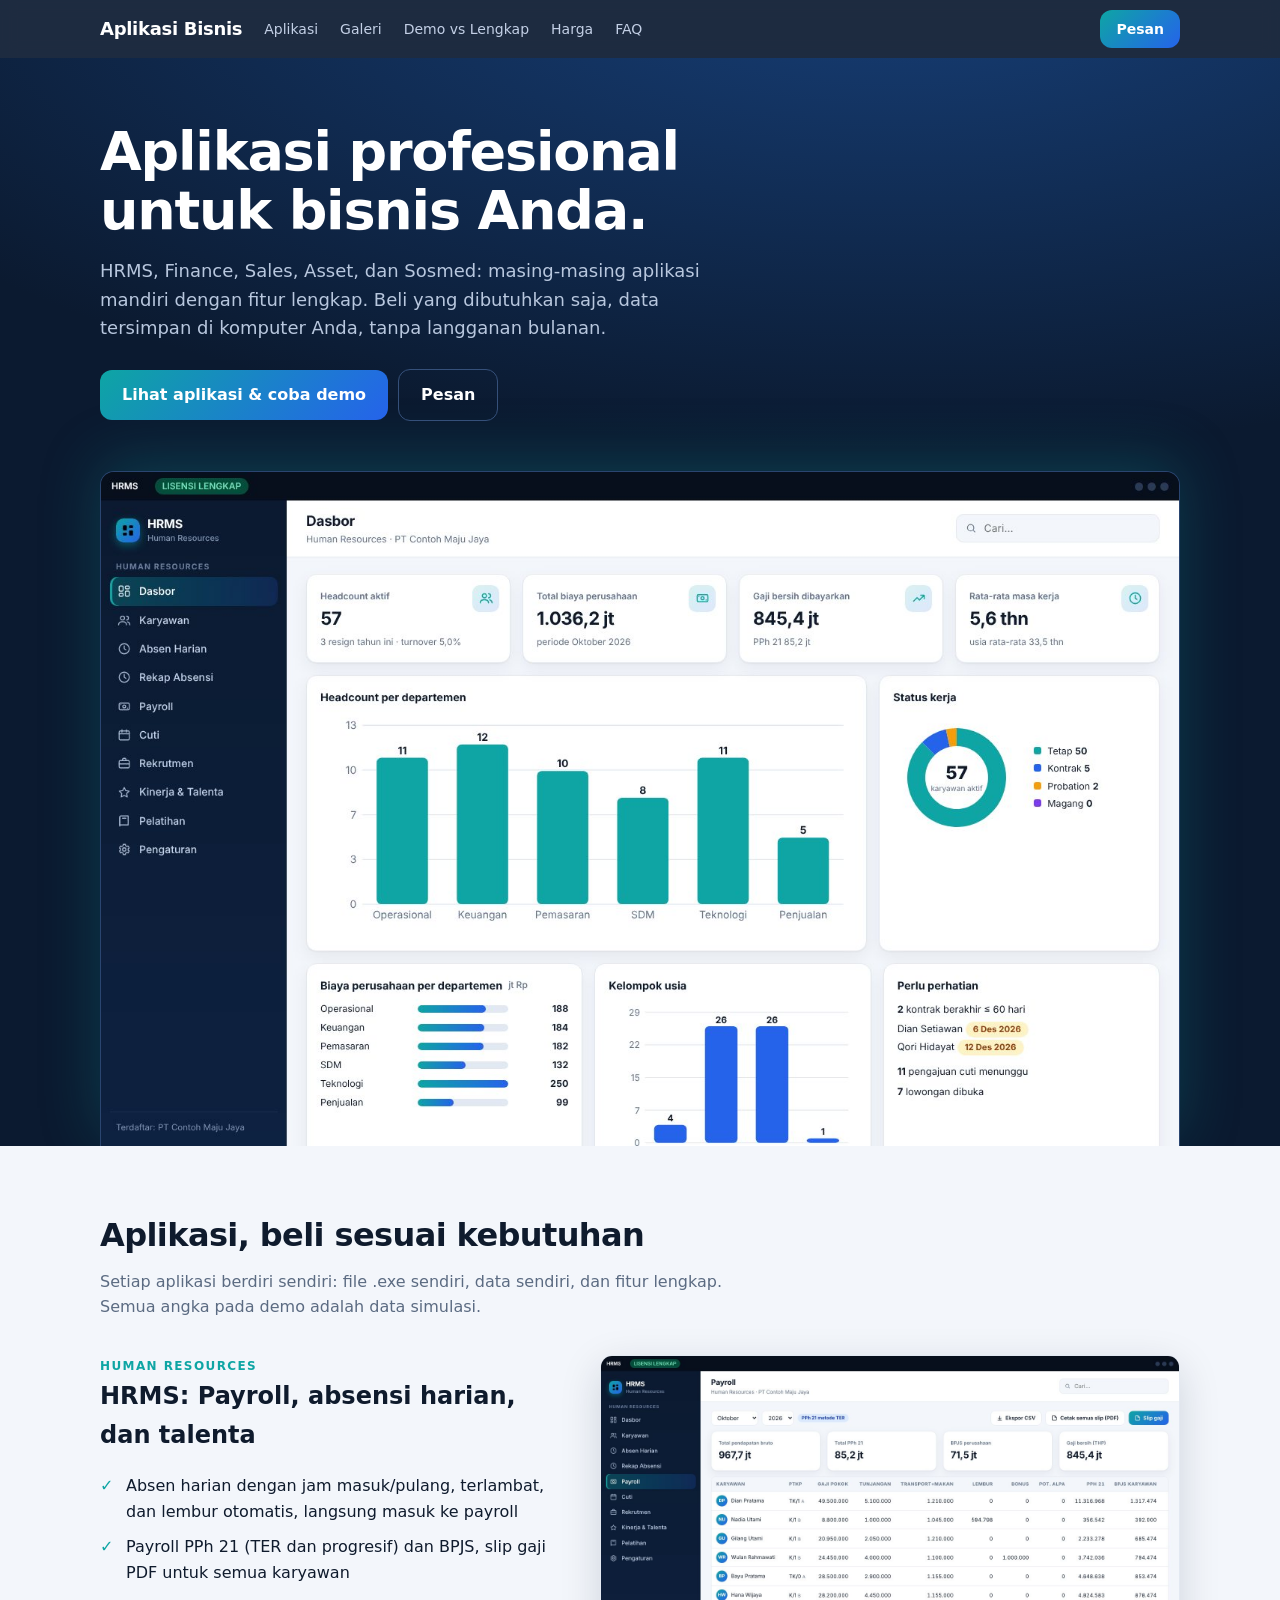
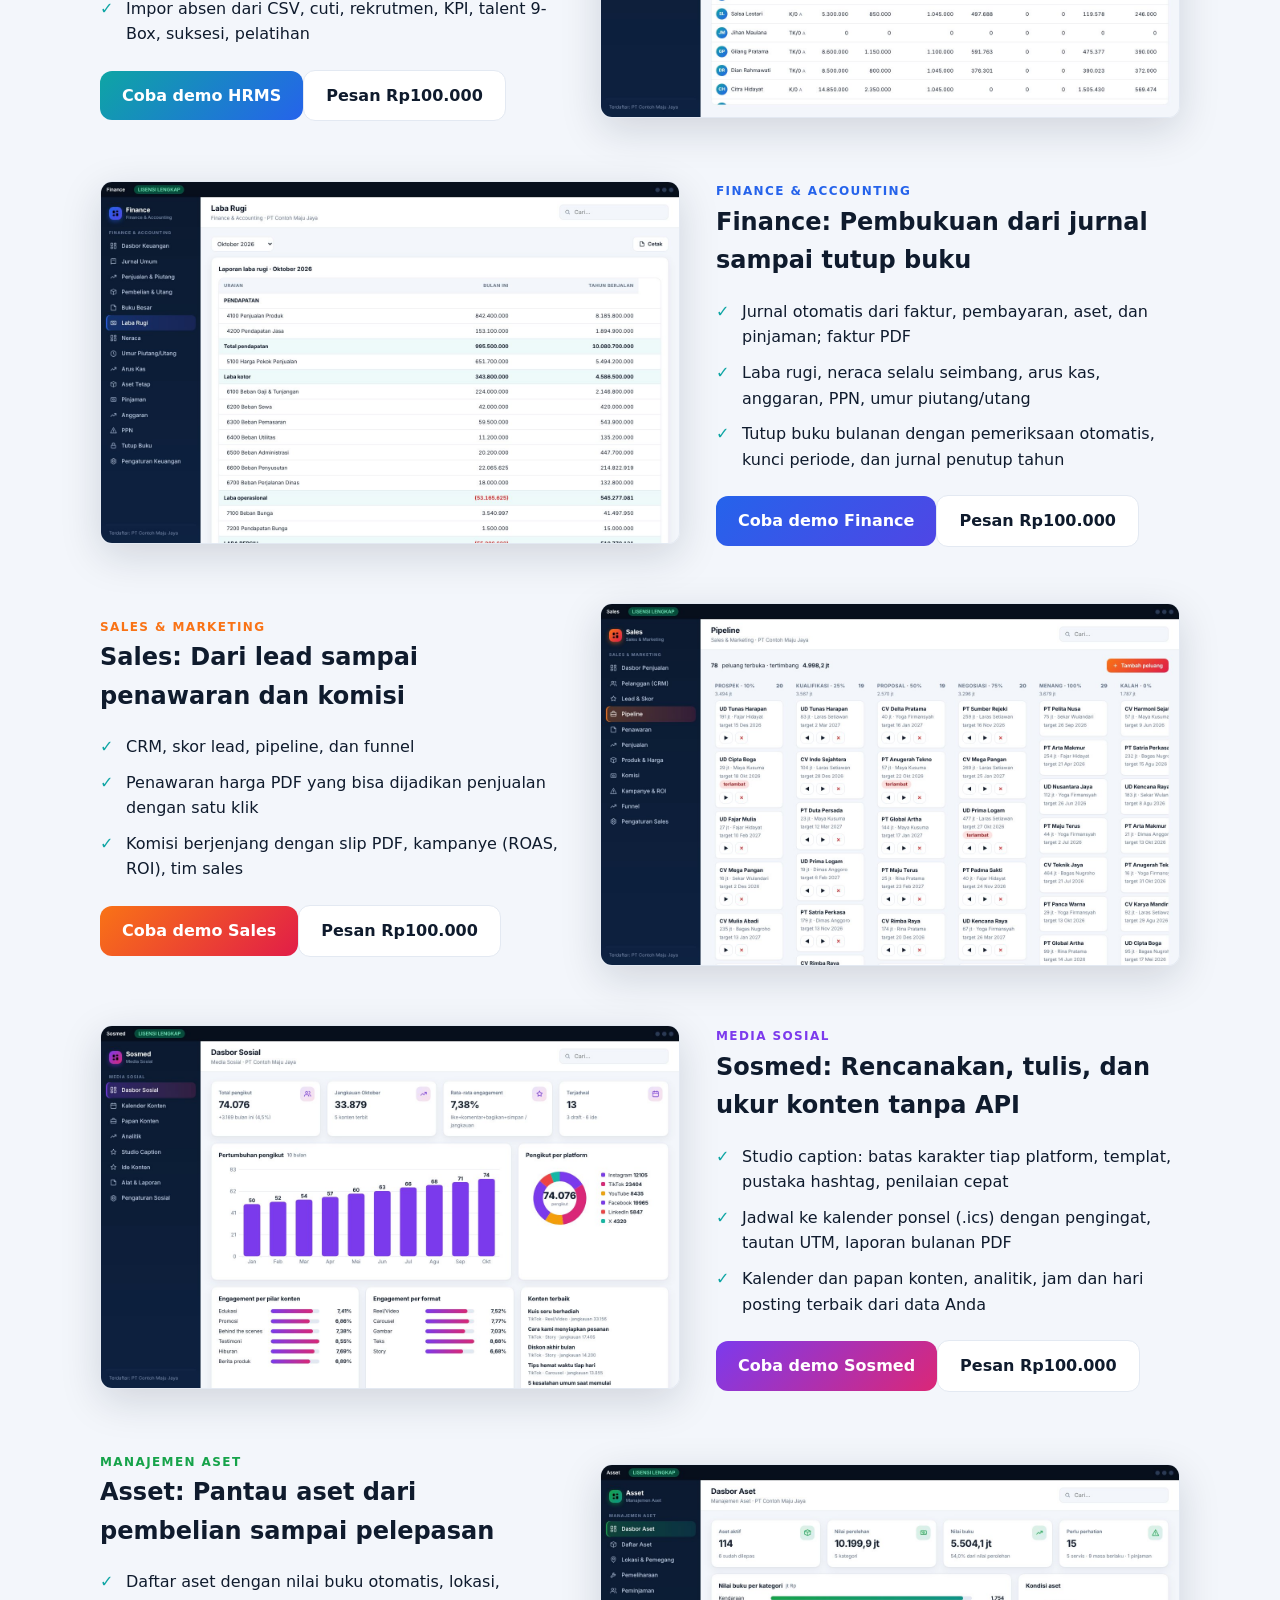
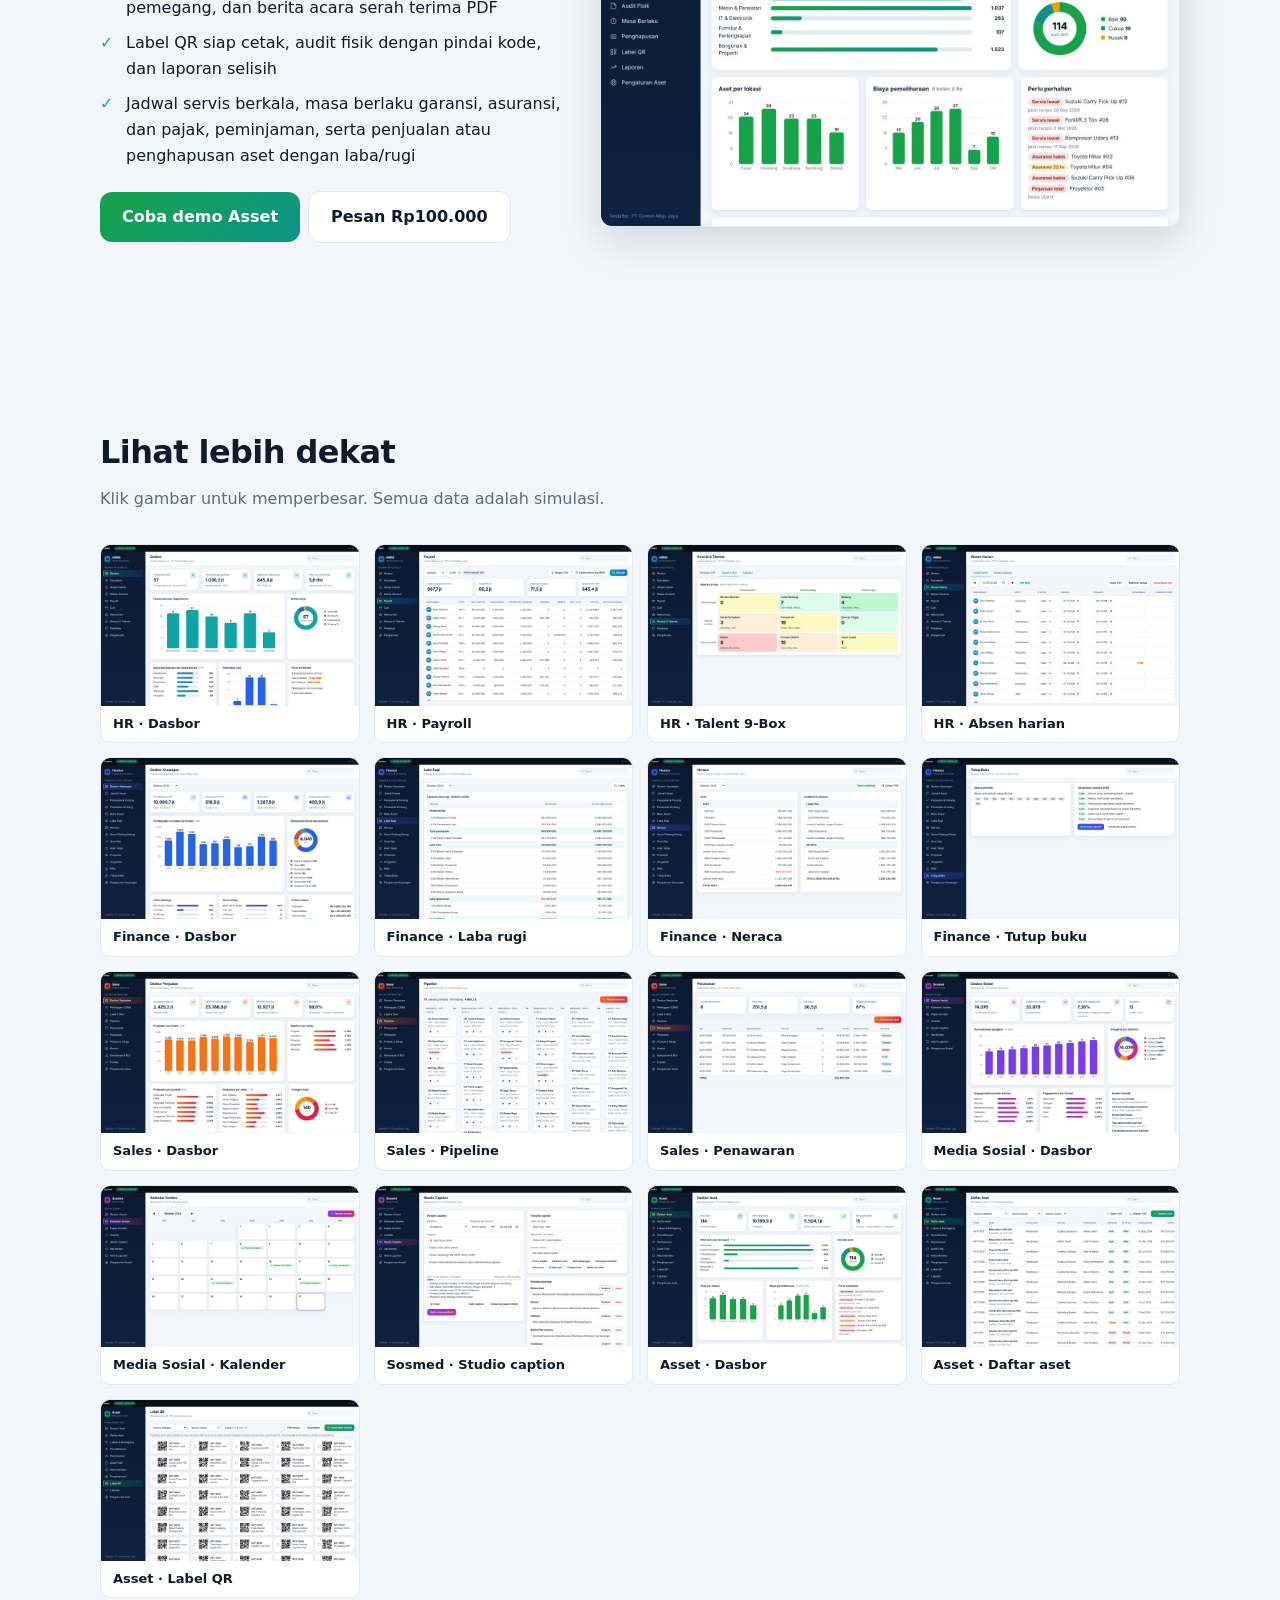
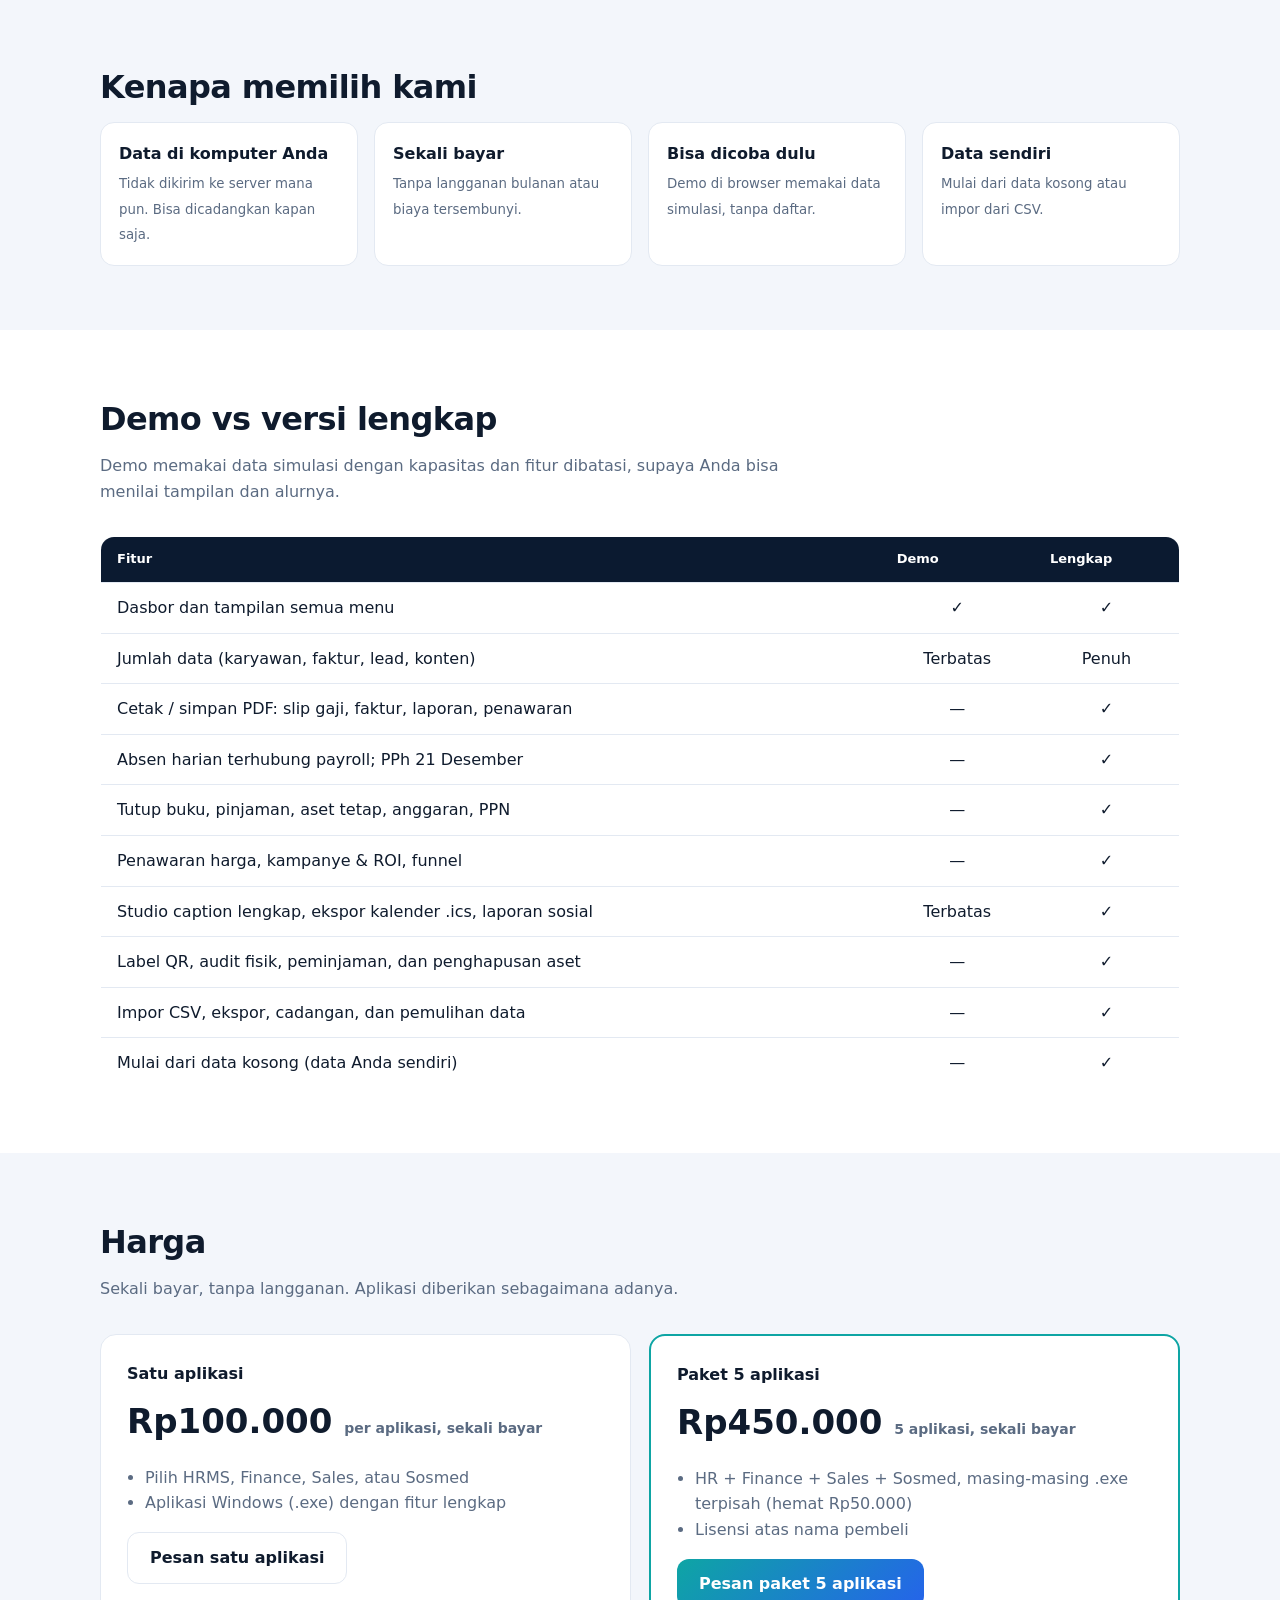
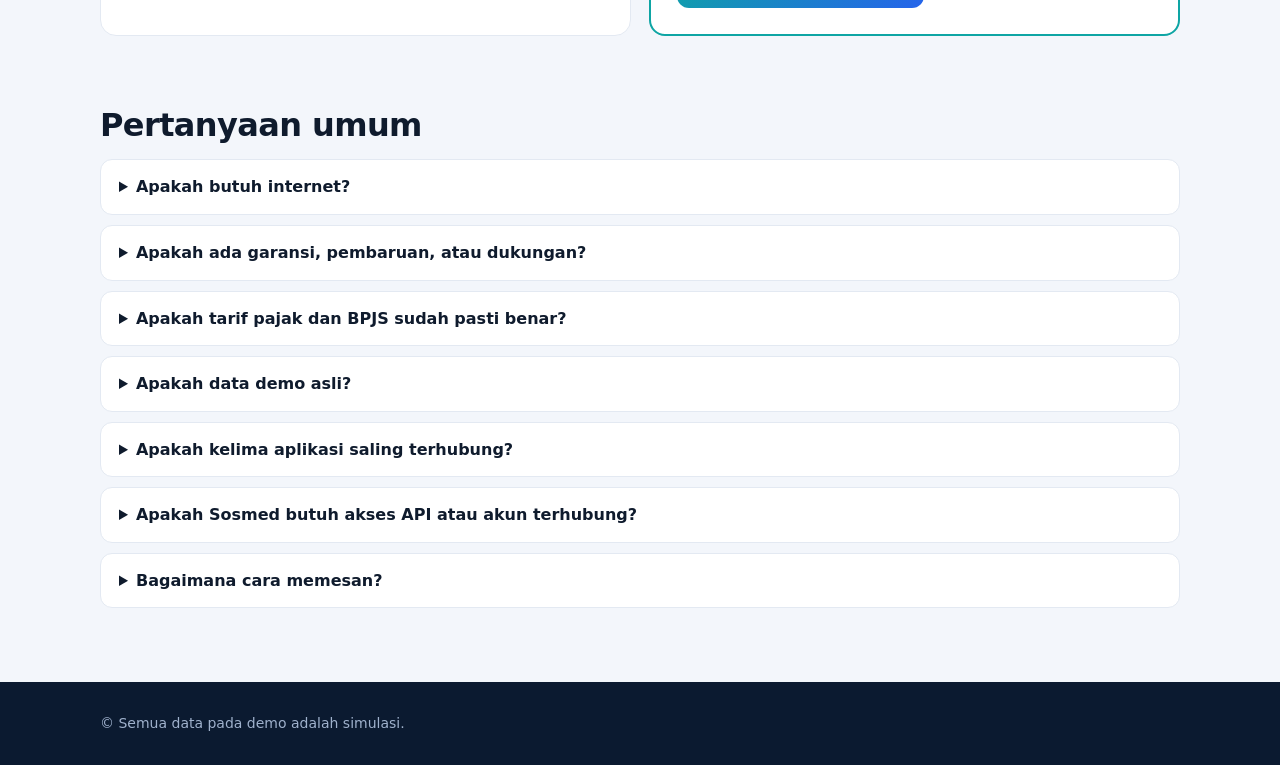
==== commit 4419e05c: "Landing: Asset sebagai aplikasi kelima, paket 5 aplikasi Rp450.000 Co-Authored-By: Claude Sonnet 5.5" ====
--- a/index.html
+++ b/index.html
@@ -1,7 +1,7 @@
-<!doctype html><html lang="id"><head><meta charset="utf-8"><meta name="viewport" content="width=device-width,initial-scale=1"><title>Aplikasi bisnis profesional: HRMS, Finance, Sales, Sosmed</title>
+<!doctype html><html lang="id"><head><meta charset="utf-8"><meta name="viewport" content="width=device-width,initial-scale=1"><title>Aplikasi bisnis profesional: HRMS, Finance, Sales, Asset, Sosmed</title>
 <link rel="icon" href="data:image/svg+xml,%3Csvg xmlns='http://www.w3.org/2000/svg' viewBox='0 0 64 64'%3E%3Cdefs%3E%3ClinearGradient id='g' x1='0' y1='0' x2='1' y2='1'%3E%3Cstop offset='0' stop-color='%230ea5a4'/%3E%3Cstop offset='1' stop-color='%232563eb'/%3E%3C/linearGradient%3E%3C/defs%3E%3Crect width='64' height='64' rx='14' fill='url(%23g)'/%3E%3Cpath d='M16 46V20l16 18 16-18v26' fill='none' stroke='white' stroke-width='6' stroke-linejoin='round' stroke-linecap='round'/%3E%3C/svg%3E">
-<meta property="og:type" content="website"><meta property="og:title" content="Aplikasi bisnis profesional: HRMS, Finance, Sales, Sosmed"><meta property="og:description" content="Aplikasi desktop dengan tampilan profesional, data di komputer Anda, tanpa langganan. Coba demo di browser."><meta property="og:image" content="https://iqbalmantam.github.io/Mantam-product/assets/hr.jpg"><meta property="og:url" content="https://iqbalmantam.github.io/Mantam-product/"><meta name="twitter:card" content="summary_large_image"><meta name="theme-color" content="#0b1a30">
-<meta name="description" content="Aplikasi desktop terpisah untuk HRMS, Finance, Sales, dan Sosmed. Beli yang Anda butuhkan, coba demo langsung di browser.">
+<meta property="og:type" content="website"><meta property="og:title" content="Aplikasi bisnis profesional: HRMS, Finance, Sales, Asset, Sosmed"><meta property="og:description" content="Aplikasi desktop dengan tampilan profesional, data di komputer Anda, tanpa langganan. Coba demo di browser."><meta property="og:image" content="https://iqbalmantam.github.io/Mantam-product/assets/hr.jpg"><meta property="og:url" content="https://iqbalmantam.github.io/Mantam-product/"><meta name="twitter:card" content="summary_large_image"><meta name="theme-color" content="#0b1a30">
+<meta name="description" content="Aplikasi desktop terpisah untuk HRMS, Finance, Sales, Asset, dan Sosmed. Beli yang Anda butuhkan, coba demo langsung di browser.">
 <style>
 :root{--bg:#f3f6fb;--ink:#0f1b2d;--mute:#5b6b82;--line:#e3e9f2;--navy:#0b1a30;--brand:#0ea5a4;--brand2:#2563eb;--card:#fff}
 @media(prefers-color-scheme:dark){:root{--bg:#0a1322;--ink:#e6edf7;--mute:#8da0bd;--line:#1f3250;--card:#111e33}}
@@ -27,10 +27,10 @@
 @media(max-width:800px){.mod{grid-template-columns:1fr}.mod:nth-child(even){direction:ltr}nav a.h{display:none}}
 </style></head><body>
 <nav><div class="w"><b>Aplikasi Bisnis</b><a class="h" href="#modul">Aplikasi</a><a class="h" href="#galeri">Galeri</a><a class="h" href="#bandingkan">Demo vs Lengkap</a><a class="h" href="#harga">Harga</a><a class="h" href="#faq">FAQ</a><span class="sp"></span><a class="btn pri" id="wa1" href="https://wa.me/6289623291732?text=Halo%2C%20saya%20tertarik%20aplikasi%20bisnis" style="padding:8px 16px">Pesan</a></div></nav>
-<header class="hero"><div class="w"><h1>Aplikasi profesional untuk bisnis Anda.</h1><p>HRMS, Finance, Sales, dan Sosmed: masing-masing aplikasi mandiri dengan fitur lengkap. Beli yang dibutuhkan saja, data tersimpan di komputer Anda, tanpa langganan bulanan.</p>
+<header class="hero"><div class="w"><h1>Aplikasi profesional untuk bisnis Anda.</h1><p>HRMS, Finance, Sales, Asset, dan Sosmed: masing-masing aplikasi mandiri dengan fitur lengkap. Beli yang dibutuhkan saja, data tersimpan di komputer Anda, tanpa langganan bulanan.</p>
 <a class="btn pri" href="#modul">Lihat aplikasi &amp; coba demo</a><a class="btn" id="wa2" href="https://wa.me/6289623291732?text=Halo%2C%20saya%20tertarik%20aplikasi%20bisnis">Pesan</a>
 <img class="shot" src="assets/hr.jpg" alt="Dasbor HRMS"></div></header>
-<section id="modul"><div class="w"><h2>Aplikasi, beli sesuai kebutuhan</h2><p class="sub">Setiap aplikasi berdiri sendiri: file .exe sendiri, data sendiri, dan fitur lengkap. Semua angka pada demo adalah data simulasi.</p><div class="mod"><div><span class="tag" style="color:#0ea5a4">Human Resources</span><h3>HRMS: Payroll, absensi harian, dan talenta</h3><ul><li>Absen harian dengan jam masuk/pulang, terlambat, dan lembur otomatis, langsung masuk ke payroll</li><li>Payroll PPh 21 (TER dan progresif) dan BPJS, slip gaji PDF untuk semua karyawan</li><li>Impor absen dari CSV, cuti, rekrutmen, KPI, talent 9-Box, suksesi, pelatihan</li></ul><a class="btn pri" style="background:linear-gradient(135deg,#0ea5a4,#2563eb)" href="demo-app/hr/index.html" style="margin-right:8px">Coba demo HRMS</a><a class="btn" href="https://wa.me/6289623291732?text=Halo%2C%20saya%20tertarik%20HRMS">Pesan Rp100.000</a></div><img src="assets/hr-payroll.jpg" alt="HRMS" loading="lazy"></div><div class="mod"><div><span class="tag" style="color:#2563eb">Finance &amp; Accounting</span><h3>Finance: Pembukuan dari jurnal sampai tutup buku</h3><ul><li>Jurnal otomatis dari faktur, pembayaran, aset, dan pinjaman; faktur PDF</li><li>Laba rugi, neraca selalu seimbang, arus kas, anggaran, PPN, umur piutang/utang</li><li>Tutup buku bulanan dengan pemeriksaan otomatis, kunci periode, dan jurnal penutup tahun</li></ul><a class="btn pri" style="background:linear-gradient(135deg,#2563eb,#4f46e5)" href="demo-app/fin/index.html" style="margin-right:8px">Coba demo Finance</a><a class="btn" href="https://wa.me/6289623291732?text=Halo%2C%20saya%20tertarik%20Finance">Pesan Rp100.000</a></div><img src="assets/fin.jpg" alt="Finance" loading="lazy"></div><div class="mod"><div><span class="tag" style="color:#f97316">Sales &amp; Marketing</span><h3>Sales: Dari lead sampai penawaran dan komisi</h3><ul><li>CRM, skor lead, pipeline, dan funnel</li><li>Penawaran harga PDF yang bisa dijadikan penjualan dengan satu klik</li><li>Komisi berjenjang dengan slip PDF, kampanye (ROAS, ROI), tim sales</li></ul><a class="btn pri" style="background:linear-gradient(135deg,#f97316,#e11d48)" href="demo-app/sales/index.html" style="margin-right:8px">Coba demo Sales</a><a class="btn" href="https://wa.me/6289623291732?text=Halo%2C%20saya%20tertarik%20Sales">Pesan Rp100.000</a></div><img src="assets/sales.jpg" alt="Sales" loading="lazy"></div><div class="mod"><div><span class="tag" style="color:#7c3aed">Media Sosial</span><h3>Sosmed: Rencanakan, tulis, dan ukur konten tanpa API</h3><ul><li>Studio caption: batas karakter tiap platform, templat, pustaka hashtag, penilaian cepat</li><li>Jadwal ke kalender ponsel (.ics) dengan pengingat, tautan UTM, laporan bulanan PDF</li><li>Kalender dan papan konten, analitik, jam dan hari posting terbaik dari data Anda</li></ul><a class="btn pri" style="background:linear-gradient(135deg,#7c3aed,#db2777)" href="demo-app/sosial/index.html" style="margin-right:8px">Coba demo Sosmed</a><a class="btn" href="https://wa.me/6289623291732?text=Halo%2C%20saya%20tertarik%20Sosmed">Pesan Rp100.000</a></div><img src="assets/sosial.jpg" alt="Sosmed" loading="lazy"></div></section>
+<section id="modul"><div class="w"><h2>Aplikasi, beli sesuai kebutuhan</h2><p class="sub">Setiap aplikasi berdiri sendiri: file .exe sendiri, data sendiri, dan fitur lengkap. Semua angka pada demo adalah data simulasi.</p><div class="mod"><div><span class="tag" style="color:#0ea5a4">Human Resources</span><h3>HRMS: Payroll, absensi harian, dan talenta</h3><ul><li>Absen harian dengan jam masuk/pulang, terlambat, dan lembur otomatis, langsung masuk ke payroll</li><li>Payroll PPh 21 (TER dan progresif) dan BPJS, slip gaji PDF untuk semua karyawan</li><li>Impor absen dari CSV, cuti, rekrutmen, KPI, talent 9-Box, suksesi, pelatihan</li></ul><a class="btn pri" style="background:linear-gradient(135deg,#0ea5a4,#2563eb)" href="demo-app/hr/index.html" style="margin-right:8px">Coba demo HRMS</a><a class="btn" href="https://wa.me/6289623291732?text=Halo%2C%20saya%20tertarik%20HRMS">Pesan Rp100.000</a></div><img src="assets/hr-payroll.jpg" alt="HRMS" loading="lazy"></div><div class="mod"><div><span class="tag" style="color:#2563eb">Finance &amp; Accounting</span><h3>Finance: Pembukuan dari jurnal sampai tutup buku</h3><ul><li>Jurnal otomatis dari faktur, pembayaran, aset, dan pinjaman; faktur PDF</li><li>Laba rugi, neraca selalu seimbang, arus kas, anggaran, PPN, umur piutang/utang</li><li>Tutup buku bulanan dengan pemeriksaan otomatis, kunci periode, dan jurnal penutup tahun</li></ul><a class="btn pri" style="background:linear-gradient(135deg,#2563eb,#4f46e5)" href="demo-app/fin/index.html" style="margin-right:8px">Coba demo Finance</a><a class="btn" href="https://wa.me/6289623291732?text=Halo%2C%20saya%20tertarik%20Finance">Pesan Rp100.000</a></div><img src="assets/fin.jpg" alt="Finance" loading="lazy"></div><div class="mod"><div><span class="tag" style="color:#f97316">Sales &amp; Marketing</span><h3>Sales: Dari lead sampai penawaran dan komisi</h3><ul><li>CRM, skor lead, pipeline, dan funnel</li><li>Penawaran harga PDF yang bisa dijadikan penjualan dengan satu klik</li><li>Komisi berjenjang dengan slip PDF, kampanye (ROAS, ROI), tim sales</li></ul><a class="btn pri" style="background:linear-gradient(135deg,#f97316,#e11d48)" href="demo-app/sales/index.html" style="margin-right:8px">Coba demo Sales</a><a class="btn" href="https://wa.me/6289623291732?text=Halo%2C%20saya%20tertarik%20Sales">Pesan Rp100.000</a></div><img src="assets/sales.jpg" alt="Sales" loading="lazy"></div><div class="mod"><div><span class="tag" style="color:#7c3aed">Media Sosial</span><h3>Sosmed: Rencanakan, tulis, dan ukur konten tanpa API</h3><ul><li>Studio caption: batas karakter tiap platform, templat, pustaka hashtag, penilaian cepat</li><li>Jadwal ke kalender ponsel (.ics) dengan pengingat, tautan UTM, laporan bulanan PDF</li><li>Kalender dan papan konten, analitik, jam dan hari posting terbaik dari data Anda</li></ul><a class="btn pri" style="background:linear-gradient(135deg,#7c3aed,#db2777)" href="demo-app/sosial/index.html" style="margin-right:8px">Coba demo Sosmed</a><a class="btn" href="https://wa.me/6289623291732?text=Halo%2C%20saya%20tertarik%20Sosmed">Pesan Rp100.000</a></div><img src="assets/sosial.jpg" alt="Sosmed" loading="lazy"></div><div class="mod"><div><span class="tag" style="color:#16a34a">Manajemen Aset</span><h3>Asset: Pantau aset dari pembelian sampai pelepasan</h3><ul><li>Daftar aset dengan nilai buku otomatis, lokasi, pemegang, dan berita acara serah terima PDF</li><li>Label QR siap cetak, audit fisik dengan pindai kode, dan laporan selisih</li><li>Jadwal servis berkala, masa berlaku garansi, asuransi, dan pajak, peminjaman, serta penjualan atau penghapusan aset dengan laba/rugi</li></ul><a class="btn pri" style="background:linear-gradient(135deg,#16a34a,#0d9488);margin-right:8px" href="demo-app/aset/index.html">Coba demo Asset</a><a class="btn" href="https://wa.me/6289623291732?text=Halo%2C%20saya%20tertarik%20Asset">Pesan Rp100.000</a></div><img src="assets/aset-dash.jpg" alt="Asset" loading="lazy"></div></section>
 <section id="galeri"><div class="w"><h2>Lihat lebih dekat</h2><p class="sub">Klik gambar untuk memperbesar. Semua data adalah simulasi.</p><div class="gal">
 <a href="assets/hr.jpg"><img src="assets/hr.jpg" alt="Dasbor HR" loading="lazy"><span>HR · Dasbor</span></a>
 <a href="assets/hr-payroll.jpg"><img src="assets/hr-payroll.jpg" alt="Payroll" loading="lazy"><span>HR · Payroll</span></a>
@@ -44,17 +44,17 @@
 <a href="assets/sales.jpg"><img src="assets/sales.jpg" alt="Pipeline" loading="lazy"><span>Sales · Pipeline</span></a>
 <a href="assets/sales-penawaran.jpg"><img src="assets/sales-penawaran.jpg" alt="Penawaran harga" loading="lazy"><span>Sales · Penawaran</span></a>
 <a href="assets/sosial.jpg"><img src="assets/sosial.jpg" alt="Dasbor media sosial" loading="lazy"><span>Media Sosial · Dasbor</span></a>
-<a href="assets/sosial-kal.jpg"><img src="assets/sosial-kal.jpg" alt="Kalender konten" loading="lazy"><span>Media Sosial · Kalender</span></a><a href="assets/sosial-studio.jpg"><img src="assets/sosial-studio.jpg" alt="Studio caption" loading="lazy"><span>Sosmed · Studio caption</span></a></div></div></section>
+<a href="assets/sosial-kal.jpg"><img src="assets/sosial-kal.jpg" alt="Kalender konten" loading="lazy"><span>Media Sosial · Kalender</span></a><a href="assets/sosial-studio.jpg"><img src="assets/sosial-studio.jpg" alt="Studio caption" loading="lazy"><span>Sosmed · Studio caption</span></a><a href="assets/aset-dash.jpg"><img src="assets/aset-dash.jpg" alt="Dasbor aset" loading="lazy"><span>Asset · Dasbor</span></a><a href="assets/aset-daftar.jpg"><img src="assets/aset-daftar.jpg" alt="Daftar aset" loading="lazy"><span>Asset · Daftar aset</span></a><a href="assets/aset-label.jpg"><img src="assets/aset-label.jpg" alt="Label QR" loading="lazy"><span>Asset · Label QR</span></a></div></div></section>
 <section style="padding-top:0"><div class="w"><h2>Kenapa memilih kami</h2><div class="trust"><div><b>Data di komputer Anda</b><small>Tidak dikirim ke server mana pun. Bisa dicadangkan kapan saja.</small></div><div><b>Sekali bayar</b><small>Tanpa langganan bulanan atau biaya tersembunyi.</small></div><div><b>Bisa dicoba dulu</b><small>Demo di browser memakai data simulasi, tanpa daftar.</small></div><div><b>Data sendiri</b><small>Mulai dari data kosong atau impor dari CSV.</small></div></div></div></section>
 <section id="bandingkan" style="background:var(--card)"><div class="w"><h2>Demo vs versi lengkap</h2><p class="sub">Demo memakai data simulasi dengan kapasitas dan fitur dibatasi, supaya Anda bisa menilai tampilan dan alurnya.</p>
-<table><tr><th>Fitur</th><th>Demo</th><th>Lengkap</th></tr><tr><td>Dasbor dan tampilan semua menu</td><td>✓</td><td>✓</td></tr><tr><td>Jumlah data (karyawan, faktur, lead, konten)</td><td>Terbatas</td><td>Penuh</td></tr><tr><td>Cetak / simpan PDF: slip gaji, faktur, laporan, penawaran</td><td>—</td><td>✓</td></tr><tr><td>Absen harian terhubung payroll; PPh 21 Desember</td><td>—</td><td>✓</td></tr><tr><td>Tutup buku, pinjaman, aset tetap, anggaran, PPN</td><td>—</td><td>✓</td></tr><tr><td>Penawaran harga, kampanye &amp; ROI, funnel</td><td>—</td><td>✓</td></tr><tr><td>Studio caption lengkap, ekspor kalender .ics, laporan sosial</td><td>Terbatas</td><td>✓</td></tr><tr><td>Impor CSV, ekspor, cadangan, dan pemulihan data</td><td>—</td><td>✓</td></tr><tr><td>Mulai dari data kosong (data Anda sendiri)</td><td>—</td><td>✓</td></tr></table></div></section>
-<section id="harga"><div class="w"><h2>Harga</h2><p class="sub">Sekali bayar, tanpa langganan. Aplikasi diberikan sebagaimana adanya.</p><div class="pr"><div class="pc"><b>Satu aplikasi</b><big id="p1">Rp100.000 <small style="font-size:14px;color:var(--mute)">per aplikasi, sekali bayar</small></big><ul><li>Pilih HRMS, Finance, Sales, atau Sosmed</li><li>Aplikasi Windows (.exe) dengan fitur lengkap</li></ul><a class="btn" id="wa3" href="https://wa.me/6289623291732?text=Halo%2C%20saya%20tertarik%20aplikasi%20bisnis%20-%20satu%20aplikasi">Pesan satu aplikasi</a></div><div class="pc hot"><b>Paket 4 aplikasi</b><big id="p2">Rp350.000 <small style="font-size:14px;color:var(--mute)">4 aplikasi, sekali bayar</small></big><ul><li>HR + Finance + Sales + Sosmed, masing-masing .exe terpisah (hemat Rp50.000)</li><li>Lisensi atas nama pembeli</li></ul><a class="btn pri" id="wa4" href="https://wa.me/6289623291732?text=Halo%2C%20saya%20tertarik%20aplikasi%20bisnis%20-%20paket%204%20aplikasi">Pesan paket 4 aplikasi</a></div></div></div></section>
-<section id="faq" style="padding-top:0"><div class="w"><h2>Pertanyaan umum</h2><details><summary>Apakah butuh internet?</summary><p>Tidak. Aplikasi berjalan di komputer Windows Anda dan data tersimpan di komputer itu.</p></details><details><summary>Apakah ada garansi, pembaruan, atau dukungan?</summary><p>Tidak. Produk dijual sebagaimana adanya, tanpa layanan garansi, pembaruan, maupun dukungan. Silakan coba demo dulu sebelum membeli.</p></details><details><summary>Apakah tarif pajak dan BPJS sudah pasti benar?</summary><p>Tarif bersifat nilai acuan dan dapat diubah di menu Pengaturan. Verifikasi dengan peraturan resmi sebelum dipakai untuk penggajian nyata.</p></details><details><summary>Apakah data demo asli?</summary><p>Bukan. Semua nama, angka, dan transaksi pada demo adalah simulasi.</p></details><details><summary>Apakah keempat aplikasi saling terhubung?</summary><p>Tidak. Setiap aplikasi berdiri sendiri dengan data sendiri, jadi Anda cukup membeli yang dibutuhkan. Nama perusahaan diisi di masing-masing aplikasi.</p></details><details><summary>Apakah Sosmed butuh akses API atau akun terhubung?</summary><p>Tidak. Semua fitur bekerja tanpa API: Anda menulis caption, menyalin atau membuka platform, mencatat metrik sendiri, dan mengekspor jadwal ke kalender ponsel. Aplikasi tidak memposting otomatis.</p></details><details><summary>Bagaimana cara memesan?</summary><p>Klik tombol pesan; Anda diarahkan ke WhatsApp dengan pesan yang sudah terisi.</p></details></div></section>
+<table><tr><th>Fitur</th><th>Demo</th><th>Lengkap</th></tr><tr><td>Dasbor dan tampilan semua menu</td><td>✓</td><td>✓</td></tr><tr><td>Jumlah data (karyawan, faktur, lead, konten)</td><td>Terbatas</td><td>Penuh</td></tr><tr><td>Cetak / simpan PDF: slip gaji, faktur, laporan, penawaran</td><td>—</td><td>✓</td></tr><tr><td>Absen harian terhubung payroll; PPh 21 Desember</td><td>—</td><td>✓</td></tr><tr><td>Tutup buku, pinjaman, aset tetap, anggaran, PPN</td><td>—</td><td>✓</td></tr><tr><td>Penawaran harga, kampanye &amp; ROI, funnel</td><td>—</td><td>✓</td></tr><tr><td>Studio caption lengkap, ekspor kalender .ics, laporan sosial</td><td>Terbatas</td><td>✓</td></tr><tr><td>Label QR, audit fisik, peminjaman, dan penghapusan aset</td><td>—</td><td>✓</td></tr><tr><td>Impor CSV, ekspor, cadangan, dan pemulihan data</td><td>—</td><td>✓</td></tr><tr><td>Mulai dari data kosong (data Anda sendiri)</td><td>—</td><td>✓</td></tr></table></div></section>
+<section id="harga"><div class="w"><h2>Harga</h2><p class="sub">Sekali bayar, tanpa langganan. Aplikasi diberikan sebagaimana adanya.</p><div class="pr"><div class="pc"><b>Satu aplikasi</b><big id="p1">Rp100.000 <small style="font-size:14px;color:var(--mute)">per aplikasi, sekali bayar</small></big><ul><li>Pilih HRMS, Finance, Sales, atau Sosmed</li><li>Aplikasi Windows (.exe) dengan fitur lengkap</li></ul><a class="btn" id="wa3" href="https://wa.me/6289623291732?text=Halo%2C%20saya%20tertarik%20aplikasi%20bisnis%20-%20satu%20aplikasi">Pesan satu aplikasi</a></div><div class="pc hot"><b>Paket 5 aplikasi</b><big id="p2">Rp450.000 <small style="font-size:14px;color:var(--mute)">5 aplikasi, sekali bayar</small></big><ul><li>HR + Finance + Sales + Sosmed, masing-masing .exe terpisah (hemat Rp50.000)</li><li>Lisensi atas nama pembeli</li></ul><a class="btn pri" id="wa4" href="https://wa.me/6289623291732?text=Halo%2C%20saya%20tertarik%20aplikasi%20bisnis%20-%20paket%204%20aplikasi">Pesan paket 5 aplikasi</a></div></div></div></section>
+<section id="faq" style="padding-top:0"><div class="w"><h2>Pertanyaan umum</h2><details><summary>Apakah butuh internet?</summary><p>Tidak. Aplikasi berjalan di komputer Windows Anda dan data tersimpan di komputer itu.</p></details><details><summary>Apakah ada garansi, pembaruan, atau dukungan?</summary><p>Tidak. Produk dijual sebagaimana adanya, tanpa layanan garansi, pembaruan, maupun dukungan. Silakan coba demo dulu sebelum membeli.</p></details><details><summary>Apakah tarif pajak dan BPJS sudah pasti benar?</summary><p>Tarif bersifat nilai acuan dan dapat diubah di menu Pengaturan. Verifikasi dengan peraturan resmi sebelum dipakai untuk penggajian nyata.</p></details><details><summary>Apakah data demo asli?</summary><p>Bukan. Semua nama, angka, dan transaksi pada demo adalah simulasi.</p></details><details><summary>Apakah kelima aplikasi saling terhubung?</summary><p>Tidak. Setiap aplikasi berdiri sendiri dengan data sendiri, jadi Anda cukup membeli yang dibutuhkan. Nama perusahaan diisi di masing-masing aplikasi.</p></details><details><summary>Apakah Sosmed butuh akses API atau akun terhubung?</summary><p>Tidak. Semua fitur bekerja tanpa API: Anda menulis caption, menyalin atau membuka platform, mencatat metrik sendiri, dan mengekspor jadwal ke kalender ponsel. Aplikasi tidak memposting otomatis.</p></details><details><summary>Bagaimana cara memesan?</summary><p>Klik tombol pesan; Anda diarahkan ke WhatsApp dengan pesan yang sudah terisi.</p></details></div></section>
 <div class="lb" id="lb"><img alt=""></div><footer><div class="w">© Semua data pada demo adalah simulasi.</div></footer>
 <script>
-const CONFIG={whatsapp:"6289623291732",pesan:"Halo, saya tertarik aplikasi bisnis",harga:{single:"Rp100.000",bundle:"Rp350.000"}};
+const CONFIG={whatsapp:"6289623291732",pesan:"Halo, saya tertarik aplikasi bisnis",harga:{single:"Rp100.000",bundle:"Rp450.000"}};
 const wa=t=>"https://wa.me/"+CONFIG.whatsapp+"?text="+encodeURIComponent(t);
-[["wa1",""],["wa2",""],["wa3"," - satu aplikasi"],["wa4"," - paket 4 aplikasi"]].forEach(([i,s])=>document.getElementById(i).href=wa(CONFIG.pesan+s));
+[["wa1",""],["wa2",""],["wa3"," - satu aplikasi"],["wa4"," - paket 5 aplikasi"]].forEach(([i,s])=>document.getElementById(i).href=wa(CONFIG.pesan+s));
 /* lightbox galeri */
 const lb=document.getElementById("lb");document.querySelectorAll(".gal a").forEach(a=>a.onclick=e=>{e.preventDefault();lb.querySelector("img").src=a.href;lb.classList.add("on")});lb.onclick=()=>lb.classList.remove("on");document.addEventListener("keydown",e=>{if(e.key==="Escape")lb.classList.remove("on")});
 </script></body></html>
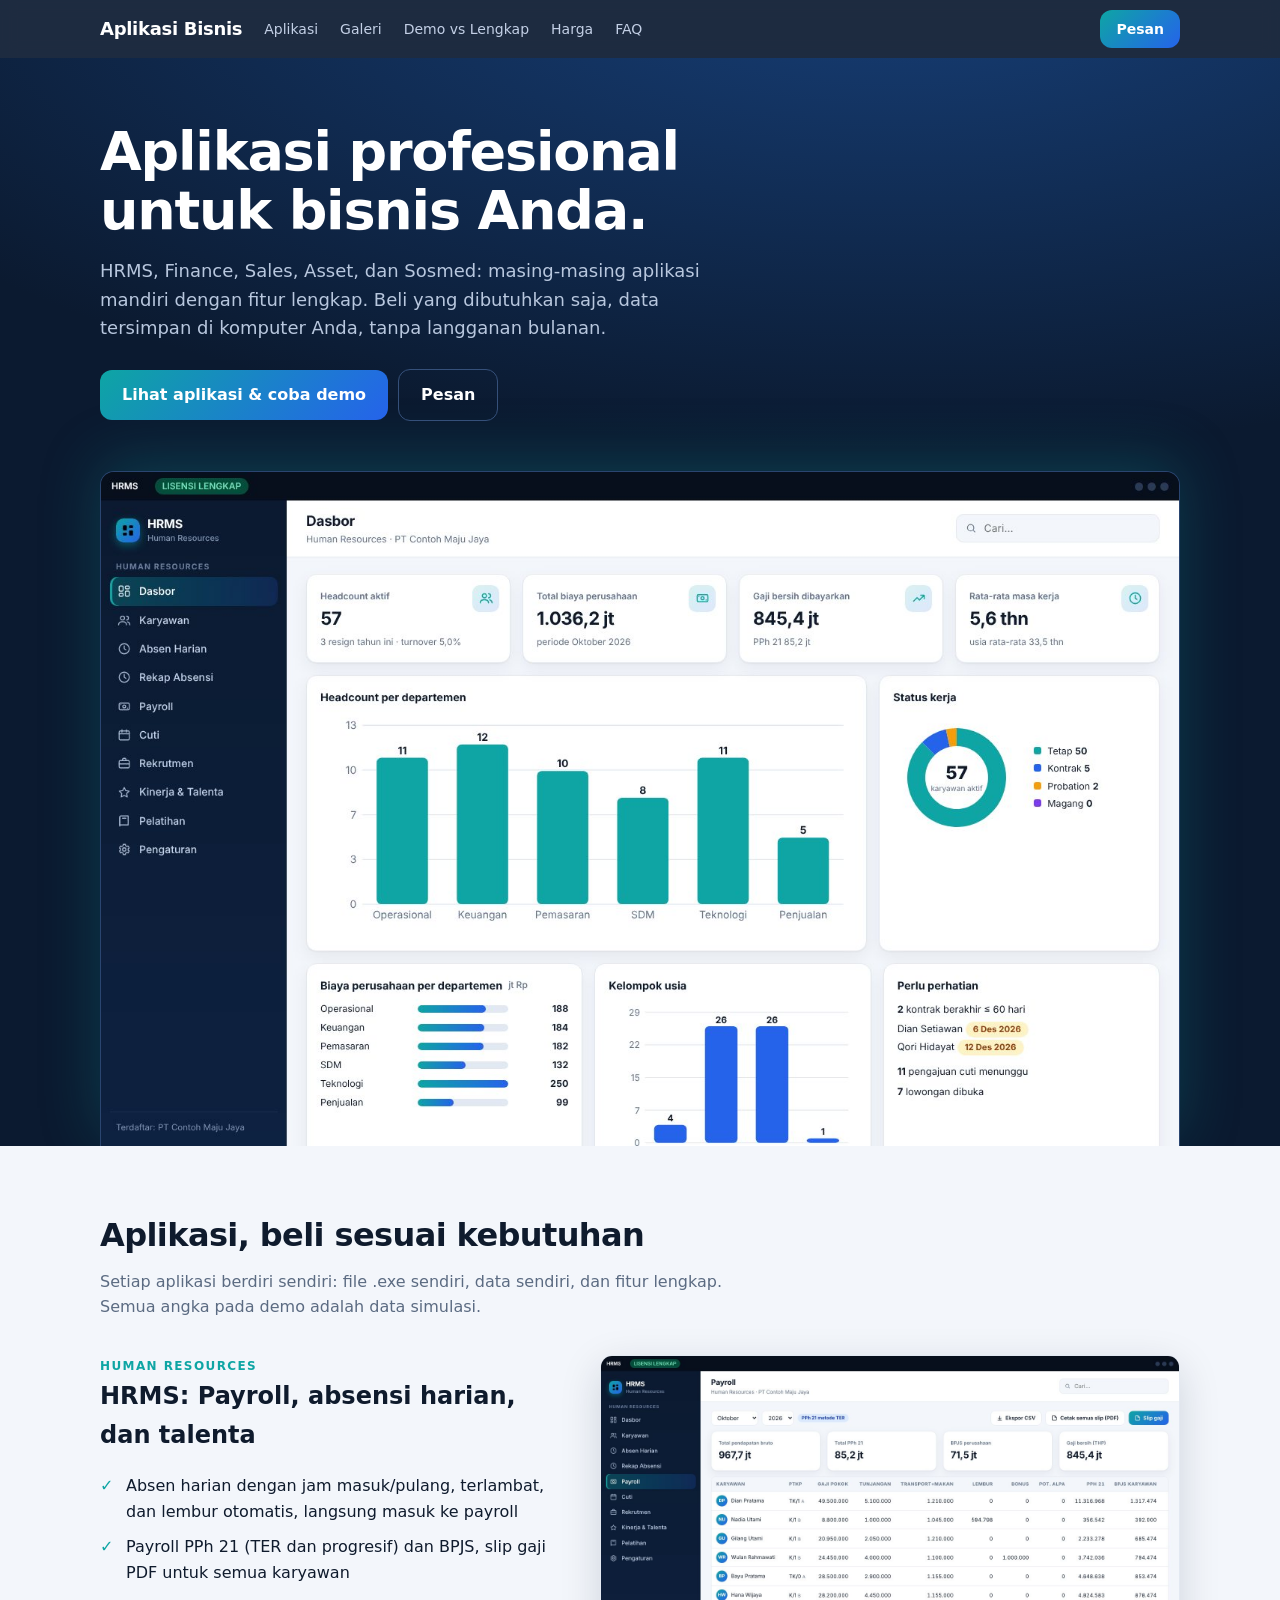
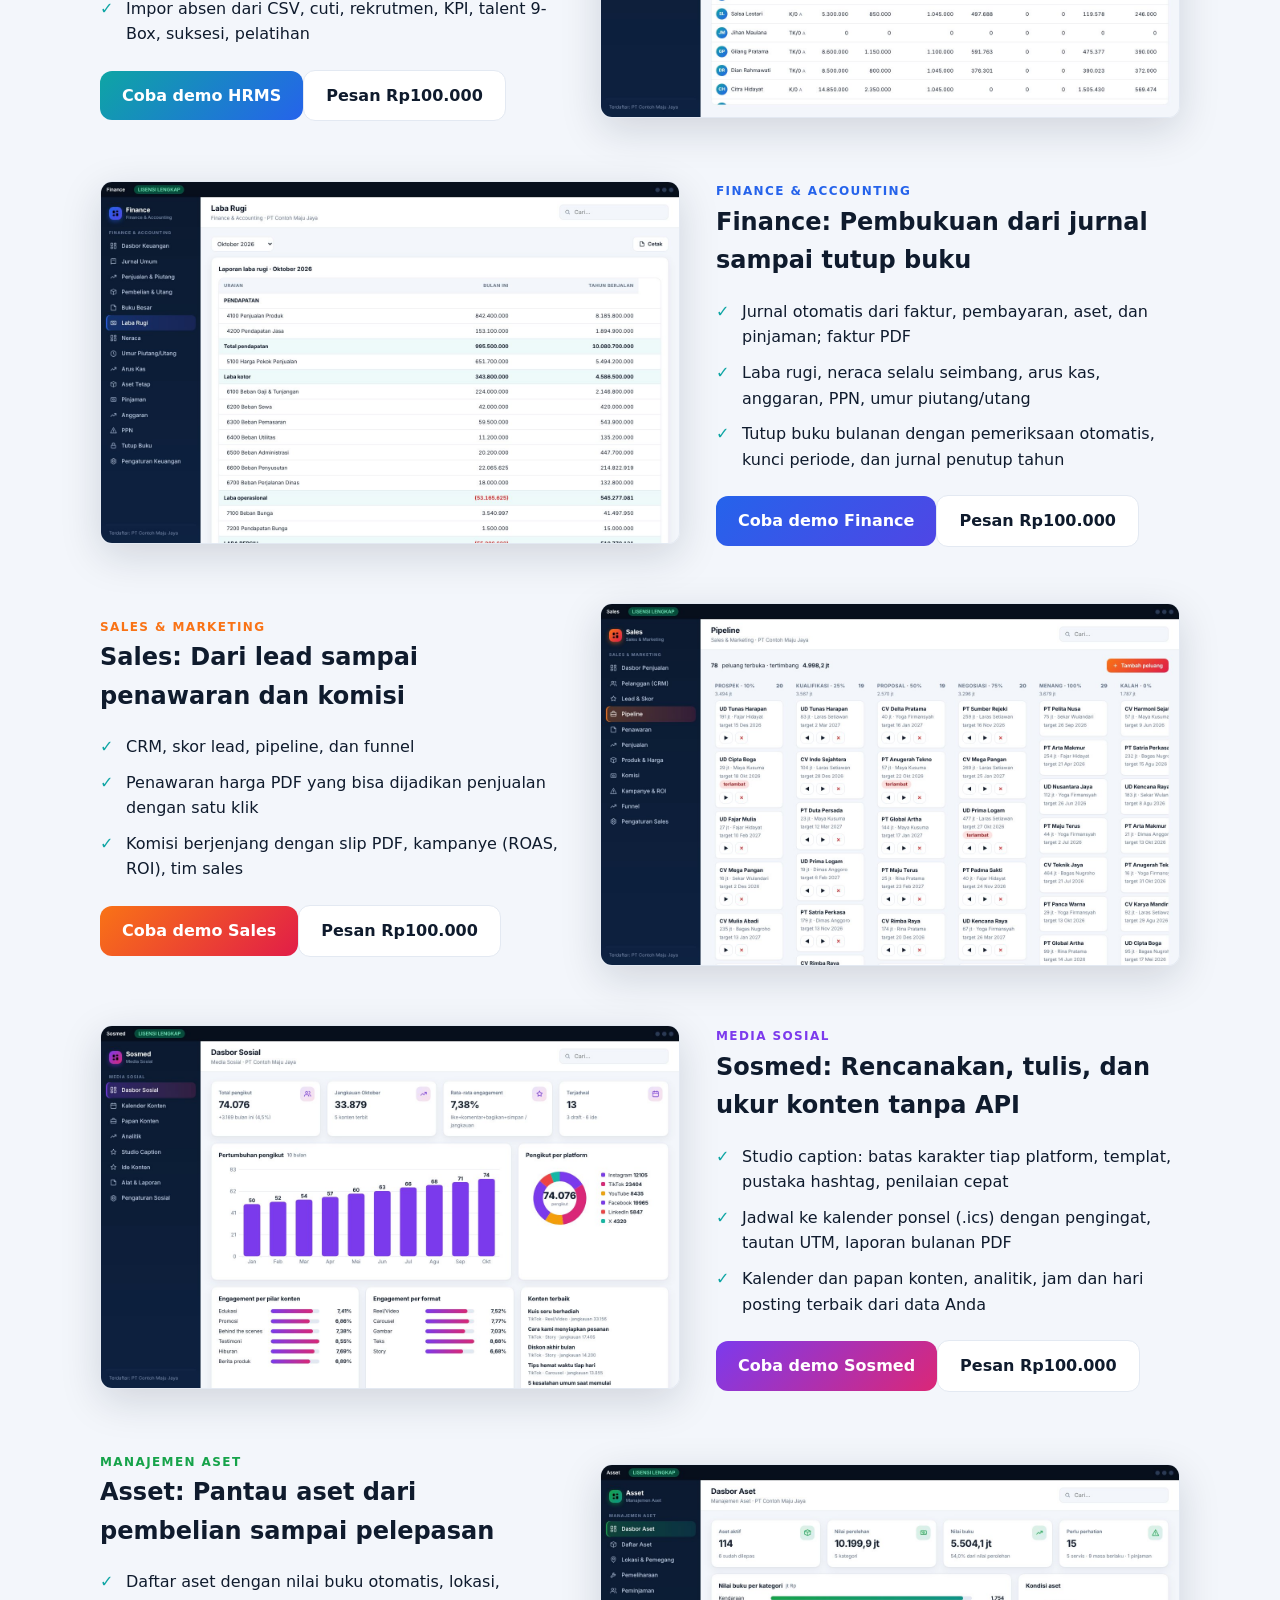
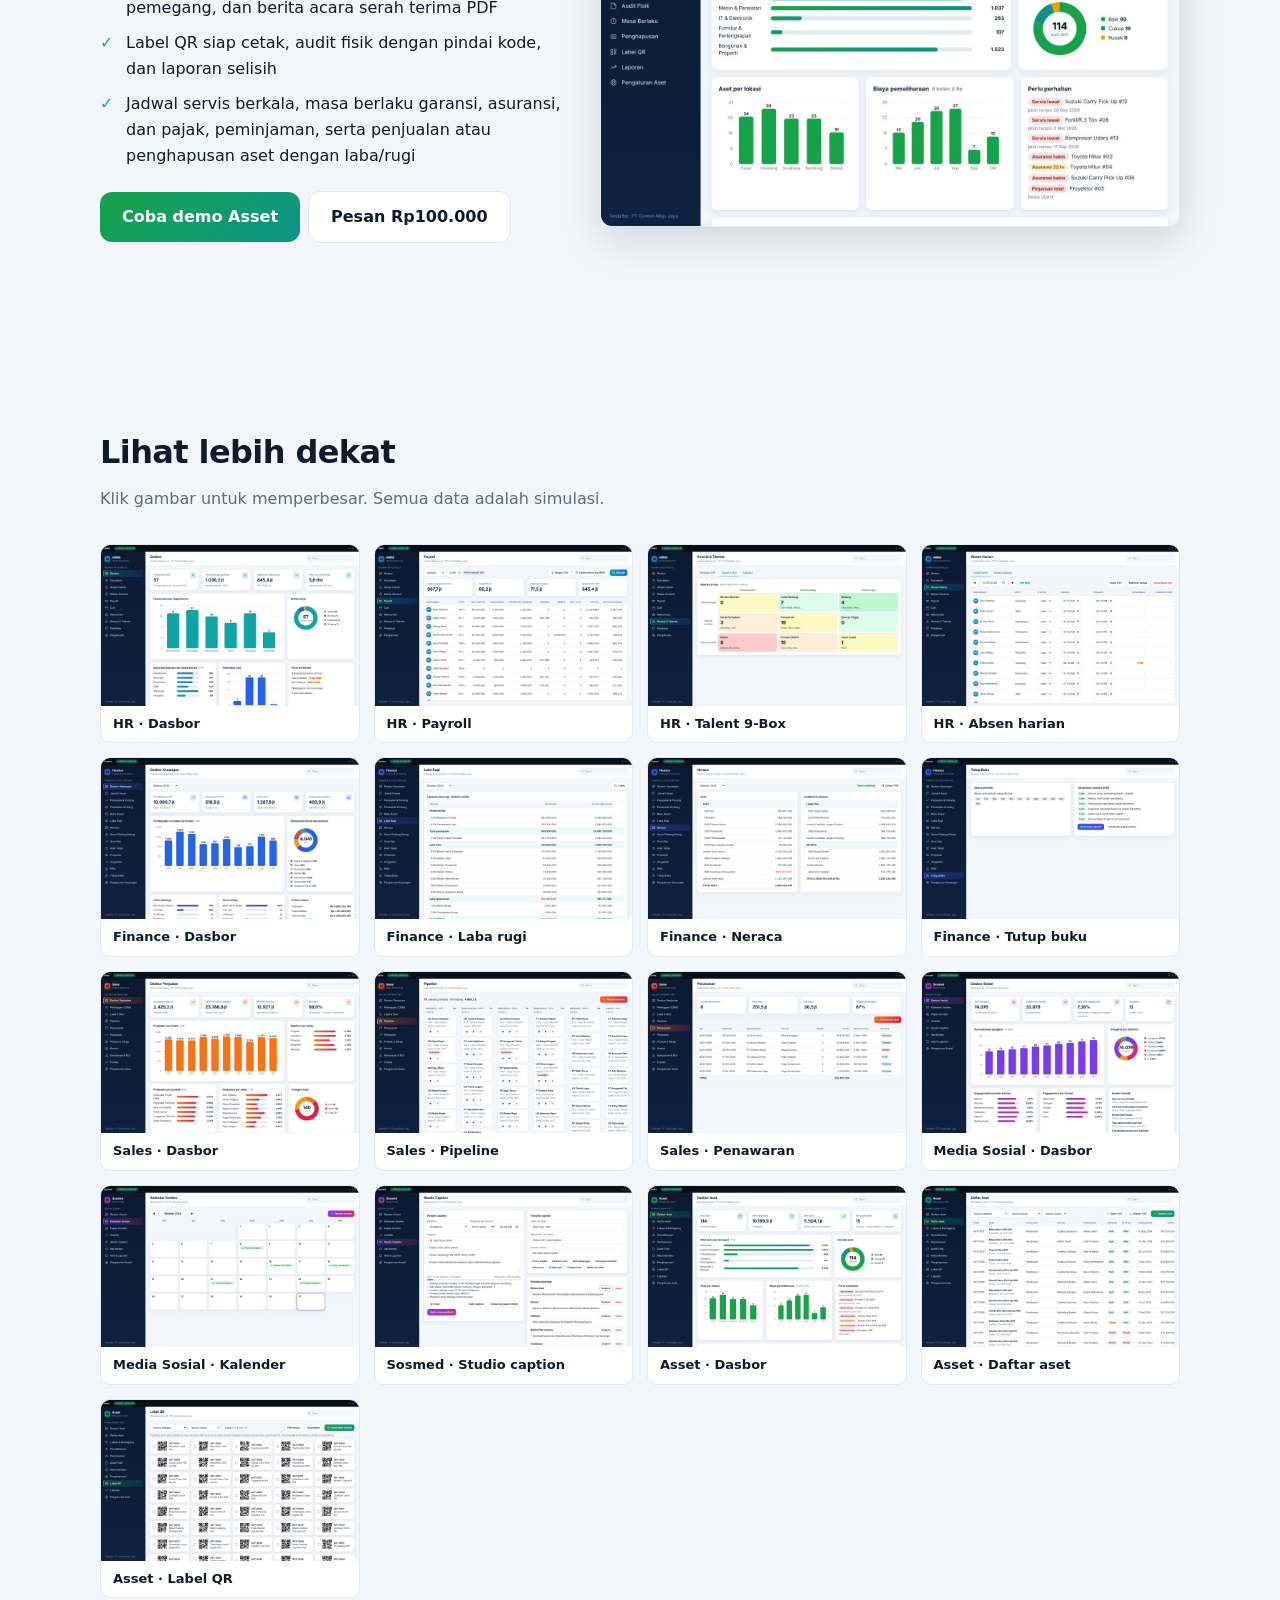
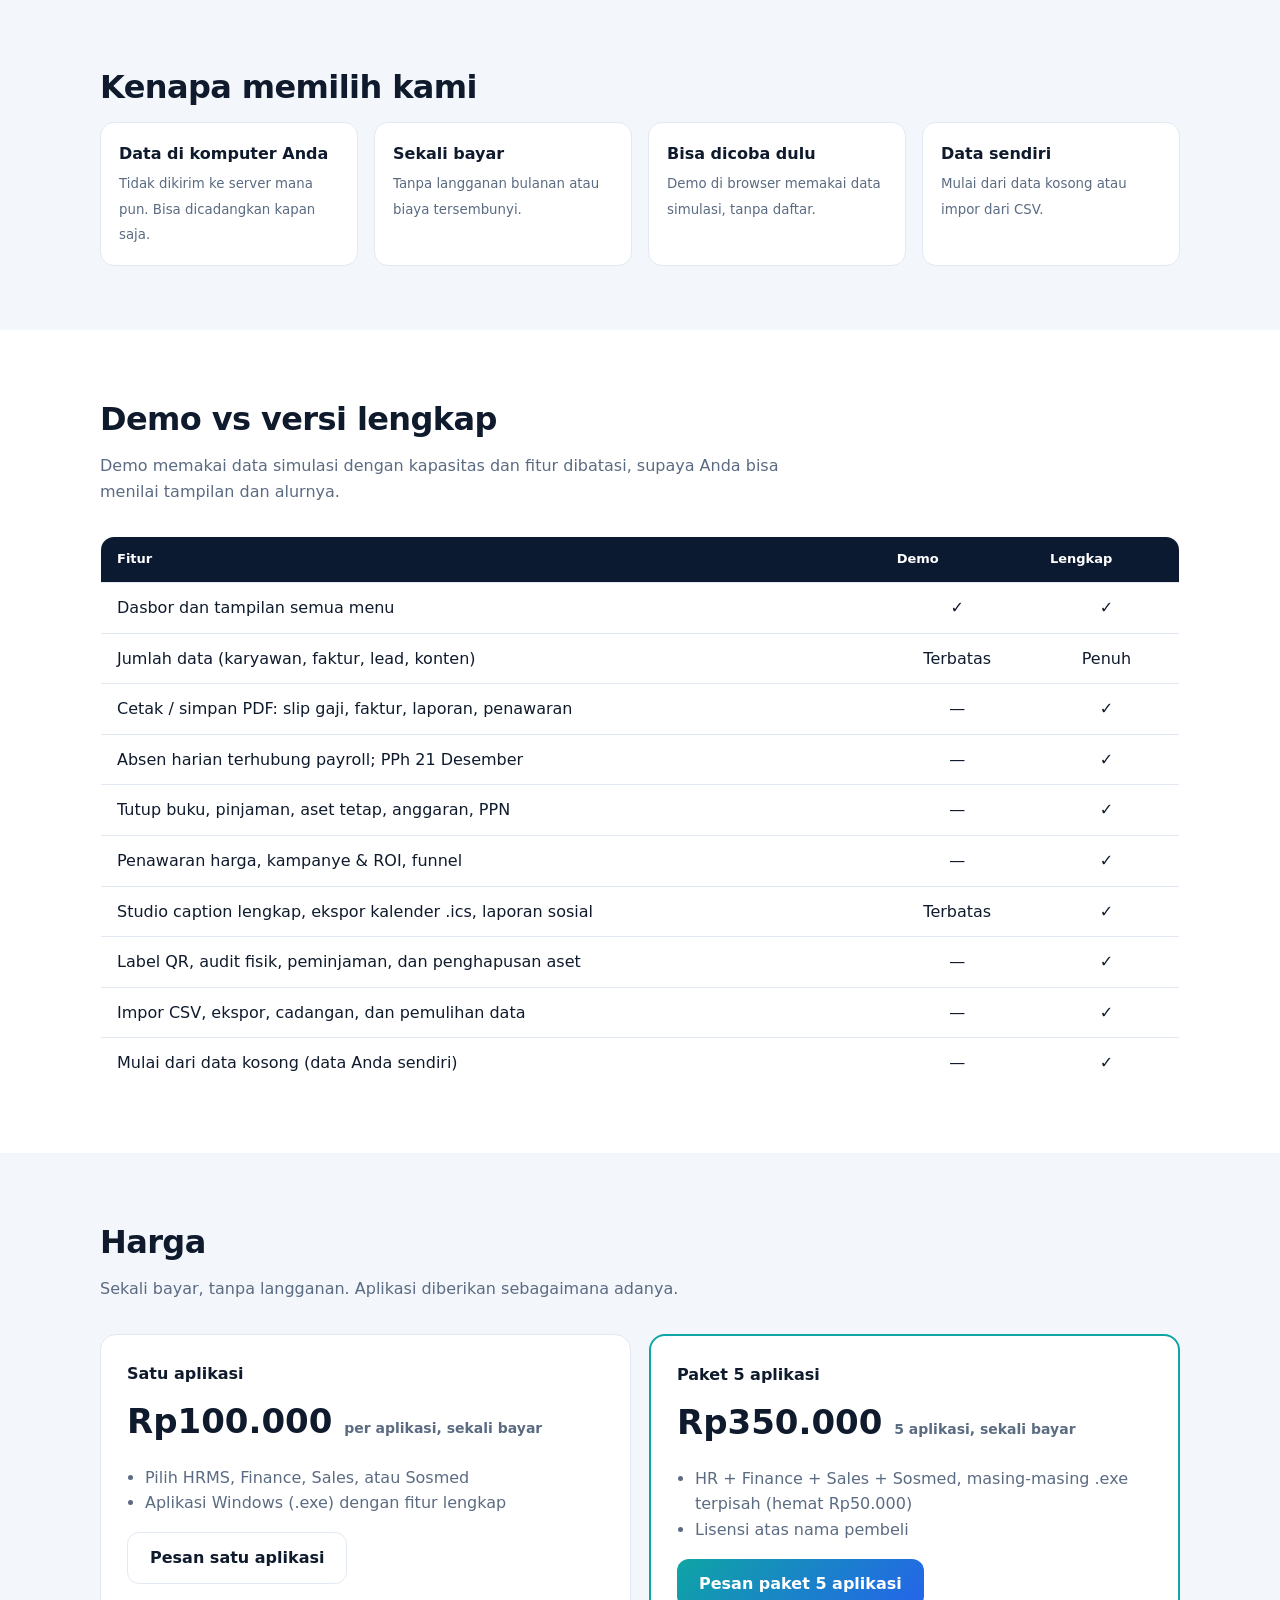
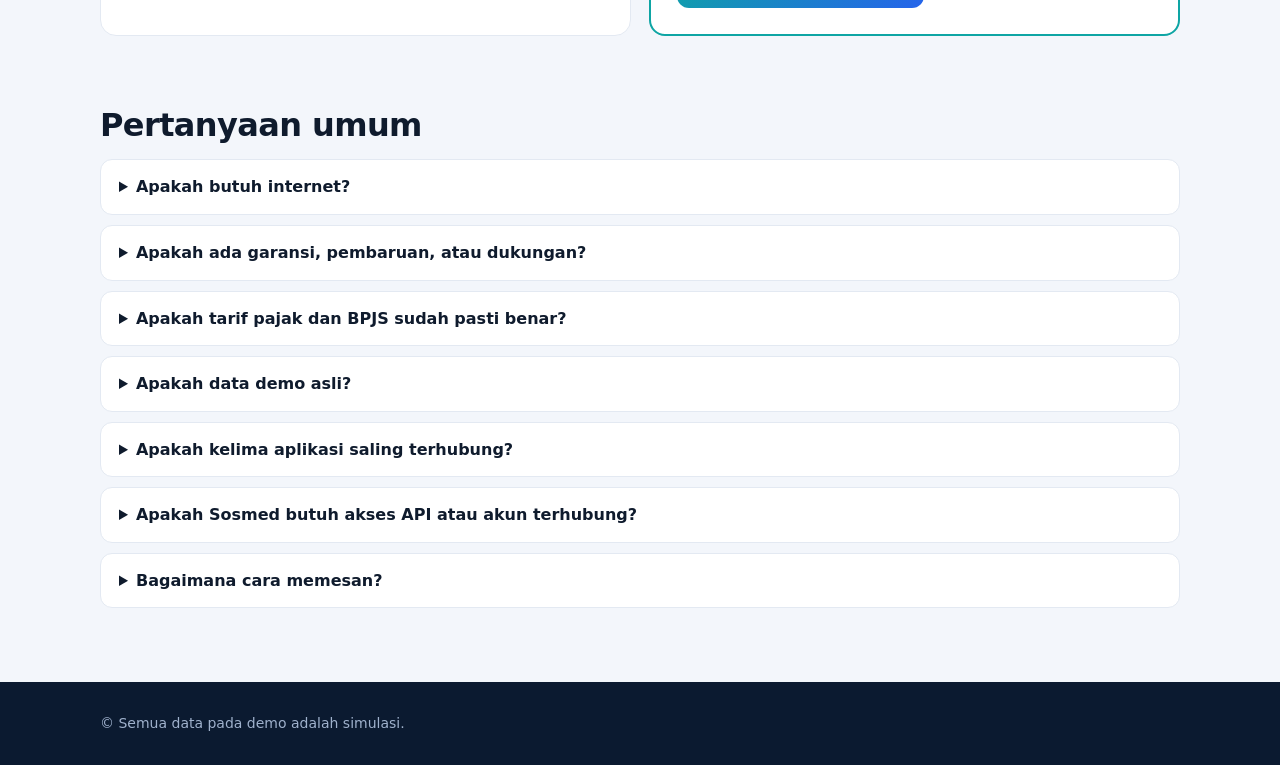
==== commit ba9c8e6a: "Harga paket 5 aplikasi Rp350.000 Co-Authored-By: Claude Sonnet 5.5 <noreply@anthropic.com> Claude-Se" ====
--- a/index.html
+++ b/index.html
@@ -48,11 +48,11 @@
 <section style="padding-top:0"><div class="w"><h2>Kenapa memilih kami</h2><div class="trust"><div><b>Data di komputer Anda</b><small>Tidak dikirim ke server mana pun. Bisa dicadangkan kapan saja.</small></div><div><b>Sekali bayar</b><small>Tanpa langganan bulanan atau biaya tersembunyi.</small></div><div><b>Bisa dicoba dulu</b><small>Demo di browser memakai data simulasi, tanpa daftar.</small></div><div><b>Data sendiri</b><small>Mulai dari data kosong atau impor dari CSV.</small></div></div></div></section>
 <section id="bandingkan" style="background:var(--card)"><div class="w"><h2>Demo vs versi lengkap</h2><p class="sub">Demo memakai data simulasi dengan kapasitas dan fitur dibatasi, supaya Anda bisa menilai tampilan dan alurnya.</p>
 <table><tr><th>Fitur</th><th>Demo</th><th>Lengkap</th></tr><tr><td>Dasbor dan tampilan semua menu</td><td>✓</td><td>✓</td></tr><tr><td>Jumlah data (karyawan, faktur, lead, konten)</td><td>Terbatas</td><td>Penuh</td></tr><tr><td>Cetak / simpan PDF: slip gaji, faktur, laporan, penawaran</td><td>—</td><td>✓</td></tr><tr><td>Absen harian terhubung payroll; PPh 21 Desember</td><td>—</td><td>✓</td></tr><tr><td>Tutup buku, pinjaman, aset tetap, anggaran, PPN</td><td>—</td><td>✓</td></tr><tr><td>Penawaran harga, kampanye &amp; ROI, funnel</td><td>—</td><td>✓</td></tr><tr><td>Studio caption lengkap, ekspor kalender .ics, laporan sosial</td><td>Terbatas</td><td>✓</td></tr><tr><td>Label QR, audit fisik, peminjaman, dan penghapusan aset</td><td>—</td><td>✓</td></tr><tr><td>Impor CSV, ekspor, cadangan, dan pemulihan data</td><td>—</td><td>✓</td></tr><tr><td>Mulai dari data kosong (data Anda sendiri)</td><td>—</td><td>✓</td></tr></table></div></section>
-<section id="harga"><div class="w"><h2>Harga</h2><p class="sub">Sekali bayar, tanpa langganan. Aplikasi diberikan sebagaimana adanya.</p><div class="pr"><div class="pc"><b>Satu aplikasi</b><big id="p1">Rp100.000 <small style="font-size:14px;color:var(--mute)">per aplikasi, sekali bayar</small></big><ul><li>Pilih HRMS, Finance, Sales, atau Sosmed</li><li>Aplikasi Windows (.exe) dengan fitur lengkap</li></ul><a class="btn" id="wa3" href="https://wa.me/6289623291732?text=Halo%2C%20saya%20tertarik%20aplikasi%20bisnis%20-%20satu%20aplikasi">Pesan satu aplikasi</a></div><div class="pc hot"><b>Paket 5 aplikasi</b><big id="p2">Rp450.000 <small style="font-size:14px;color:var(--mute)">5 aplikasi, sekali bayar</small></big><ul><li>HR + Finance + Sales + Sosmed, masing-masing .exe terpisah (hemat Rp50.000)</li><li>Lisensi atas nama pembeli</li></ul><a class="btn pri" id="wa4" href="https://wa.me/6289623291732?text=Halo%2C%20saya%20tertarik%20aplikasi%20bisnis%20-%20paket%204%20aplikasi">Pesan paket 5 aplikasi</a></div></div></div></section>
+<section id="harga"><div class="w"><h2>Harga</h2><p class="sub">Sekali bayar, tanpa langganan. Aplikasi diberikan sebagaimana adanya.</p><div class="pr"><div class="pc"><b>Satu aplikasi</b><big id="p1">Rp100.000 <small style="font-size:14px;color:var(--mute)">per aplikasi, sekali bayar</small></big><ul><li>Pilih HRMS, Finance, Sales, atau Sosmed</li><li>Aplikasi Windows (.exe) dengan fitur lengkap</li></ul><a class="btn" id="wa3" href="https://wa.me/6289623291732?text=Halo%2C%20saya%20tertarik%20aplikasi%20bisnis%20-%20satu%20aplikasi">Pesan satu aplikasi</a></div><div class="pc hot"><b>Paket 5 aplikasi</b><big id="p2">Rp350.000 <small style="font-size:14px;color:var(--mute)">5 aplikasi, sekali bayar</small></big><ul><li>HR + Finance + Sales + Sosmed, masing-masing .exe terpisah (hemat Rp50.000)</li><li>Lisensi atas nama pembeli</li></ul><a class="btn pri" id="wa4" href="https://wa.me/6289623291732?text=Halo%2C%20saya%20tertarik%20aplikasi%20bisnis%20-%20paket%204%20aplikasi">Pesan paket 5 aplikasi</a></div></div></div></section>
 <section id="faq" style="padding-top:0"><div class="w"><h2>Pertanyaan umum</h2><details><summary>Apakah butuh internet?</summary><p>Tidak. Aplikasi berjalan di komputer Windows Anda dan data tersimpan di komputer itu.</p></details><details><summary>Apakah ada garansi, pembaruan, atau dukungan?</summary><p>Tidak. Produk dijual sebagaimana adanya, tanpa layanan garansi, pembaruan, maupun dukungan. Silakan coba demo dulu sebelum membeli.</p></details><details><summary>Apakah tarif pajak dan BPJS sudah pasti benar?</summary><p>Tarif bersifat nilai acuan dan dapat diubah di menu Pengaturan. Verifikasi dengan peraturan resmi sebelum dipakai untuk penggajian nyata.</p></details><details><summary>Apakah data demo asli?</summary><p>Bukan. Semua nama, angka, dan transaksi pada demo adalah simulasi.</p></details><details><summary>Apakah kelima aplikasi saling terhubung?</summary><p>Tidak. Setiap aplikasi berdiri sendiri dengan data sendiri, jadi Anda cukup membeli yang dibutuhkan. Nama perusahaan diisi di masing-masing aplikasi.</p></details><details><summary>Apakah Sosmed butuh akses API atau akun terhubung?</summary><p>Tidak. Semua fitur bekerja tanpa API: Anda menulis caption, menyalin atau membuka platform, mencatat metrik sendiri, dan mengekspor jadwal ke kalender ponsel. Aplikasi tidak memposting otomatis.</p></details><details><summary>Bagaimana cara memesan?</summary><p>Klik tombol pesan; Anda diarahkan ke WhatsApp dengan pesan yang sudah terisi.</p></details></div></section>
 <div class="lb" id="lb"><img alt=""></div><footer><div class="w">© Semua data pada demo adalah simulasi.</div></footer>
 <script>
-const CONFIG={whatsapp:"6289623291732",pesan:"Halo, saya tertarik aplikasi bisnis",harga:{single:"Rp100.000",bundle:"Rp450.000"}};
+const CONFIG={whatsapp:"6289623291732",pesan:"Halo, saya tertarik aplikasi bisnis",harga:{single:"Rp100.000",bundle:"Rp350.000"}};
 const wa=t=>"https://wa.me/"+CONFIG.whatsapp+"?text="+encodeURIComponent(t);
 [["wa1",""],["wa2",""],["wa3"," - satu aplikasi"],["wa4"," - paket 5 aplikasi"]].forEach(([i,s])=>document.getElementById(i).href=wa(CONFIG.pesan+s));
 /* lightbox galeri */
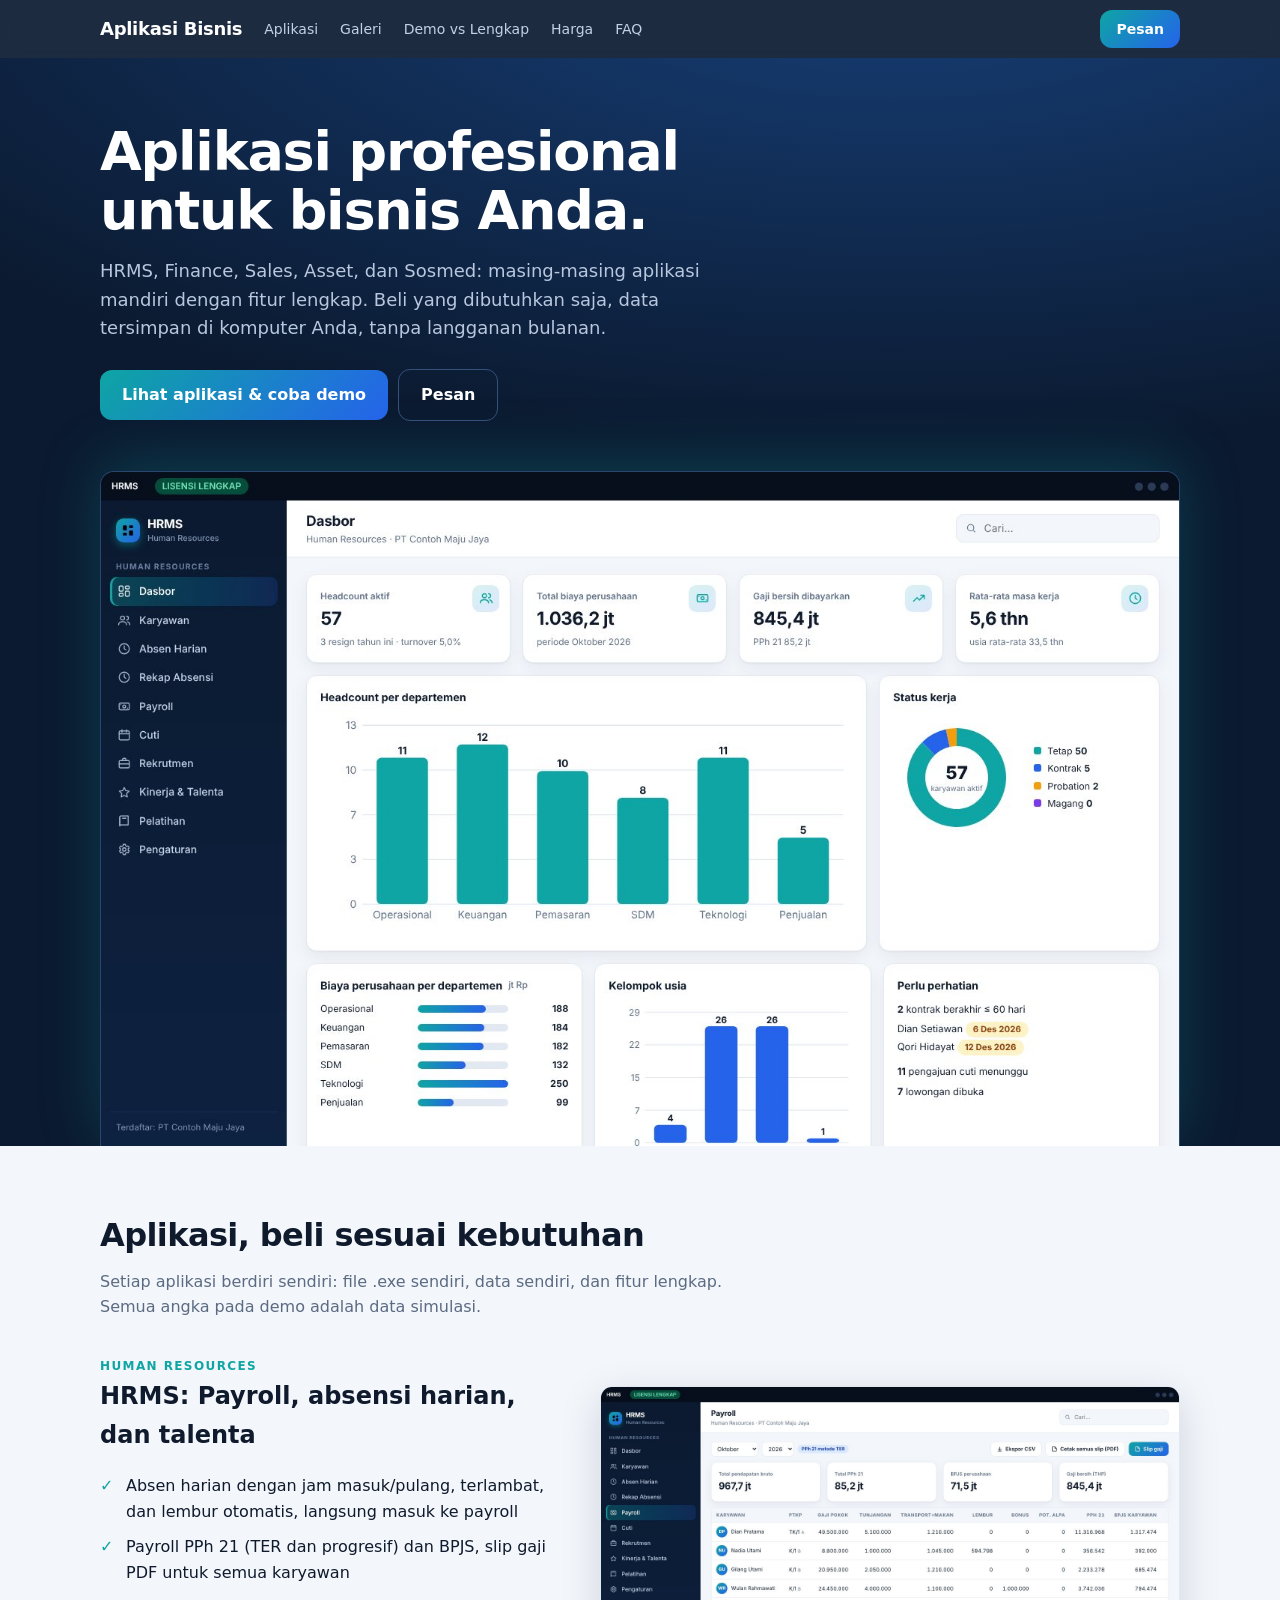
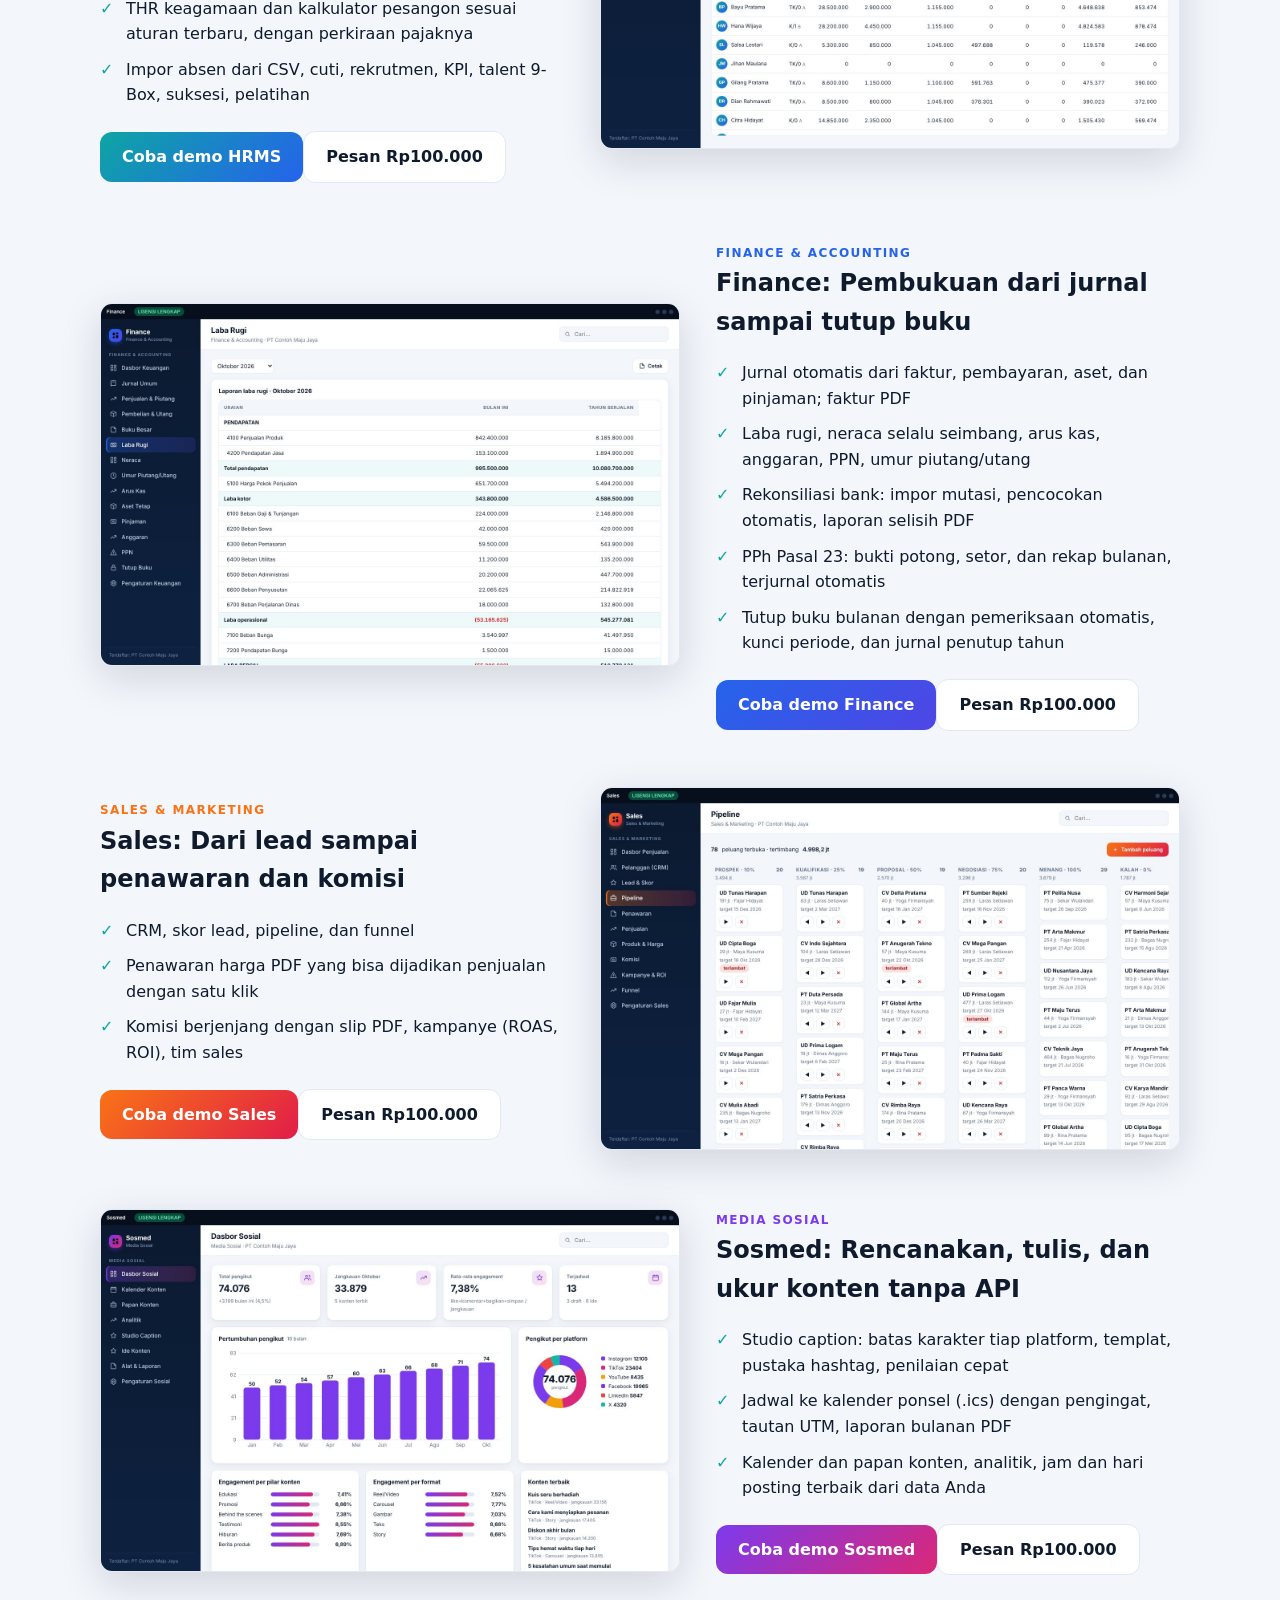
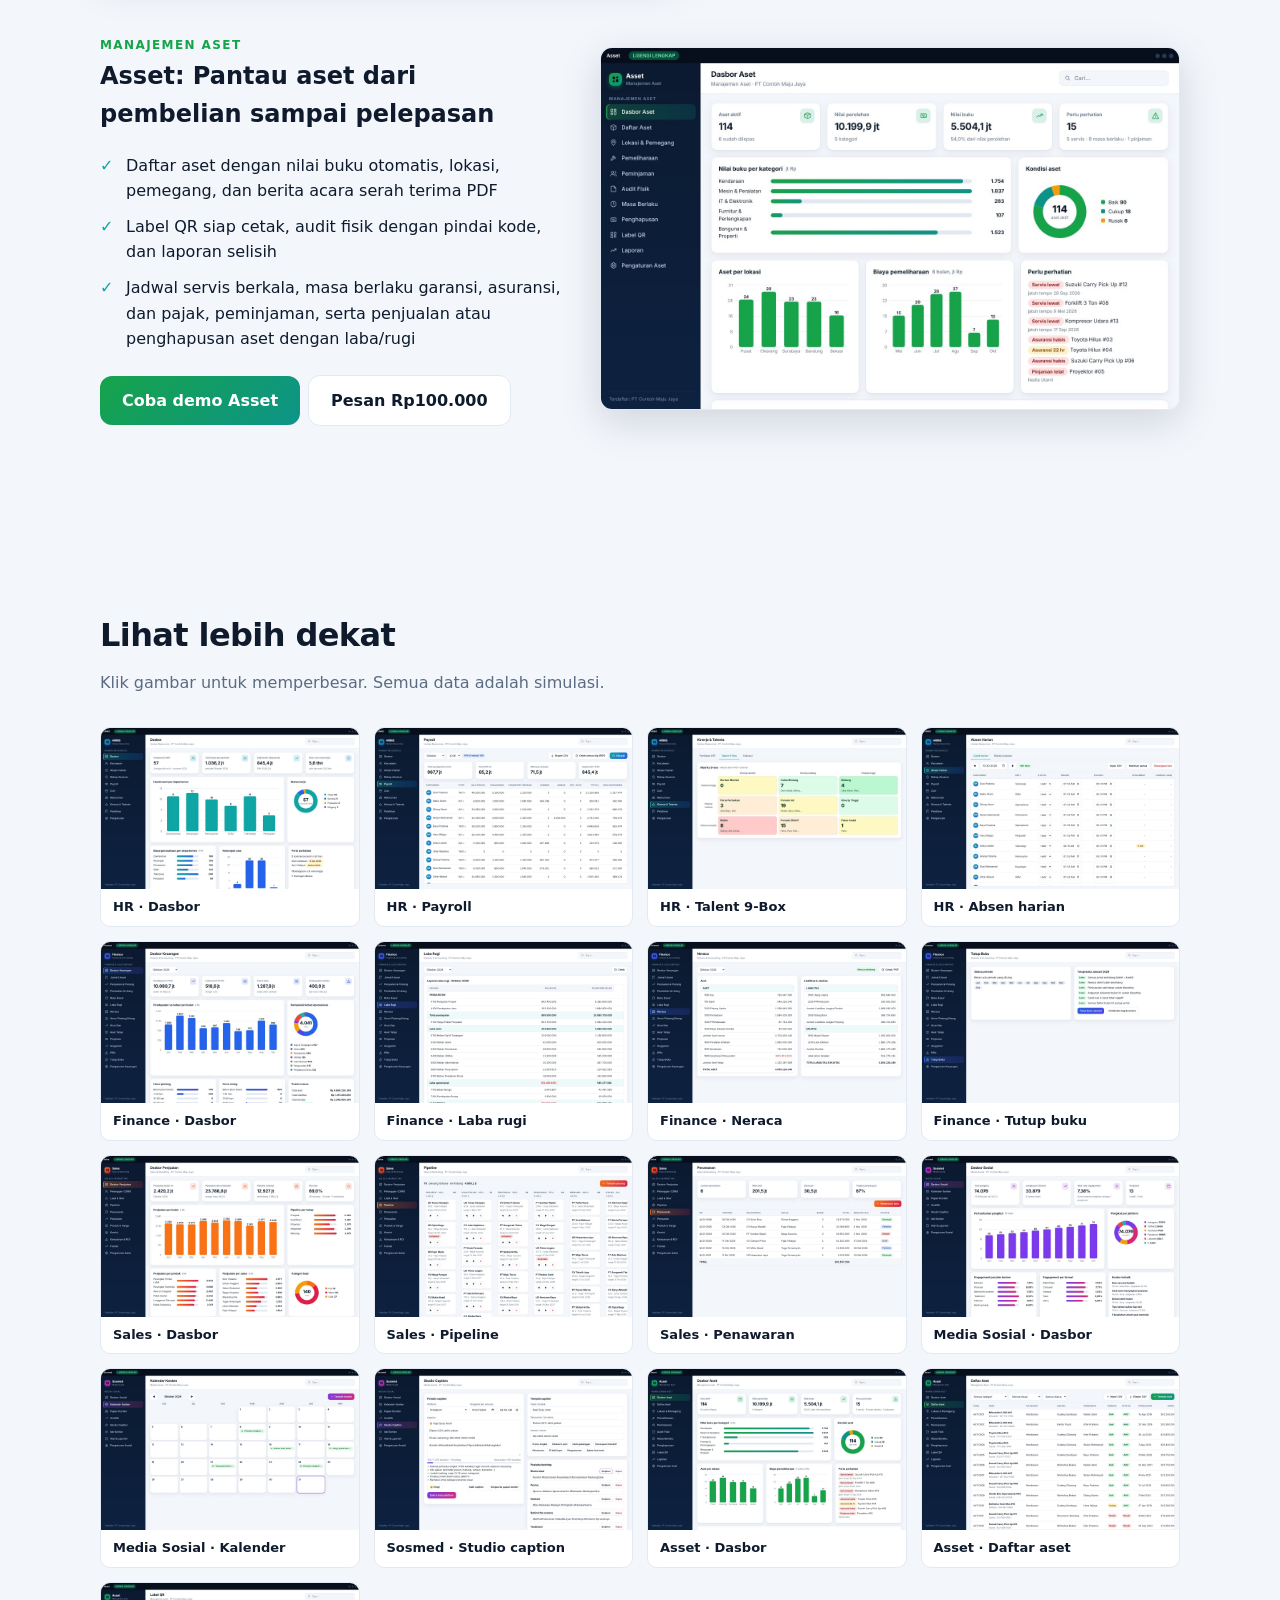
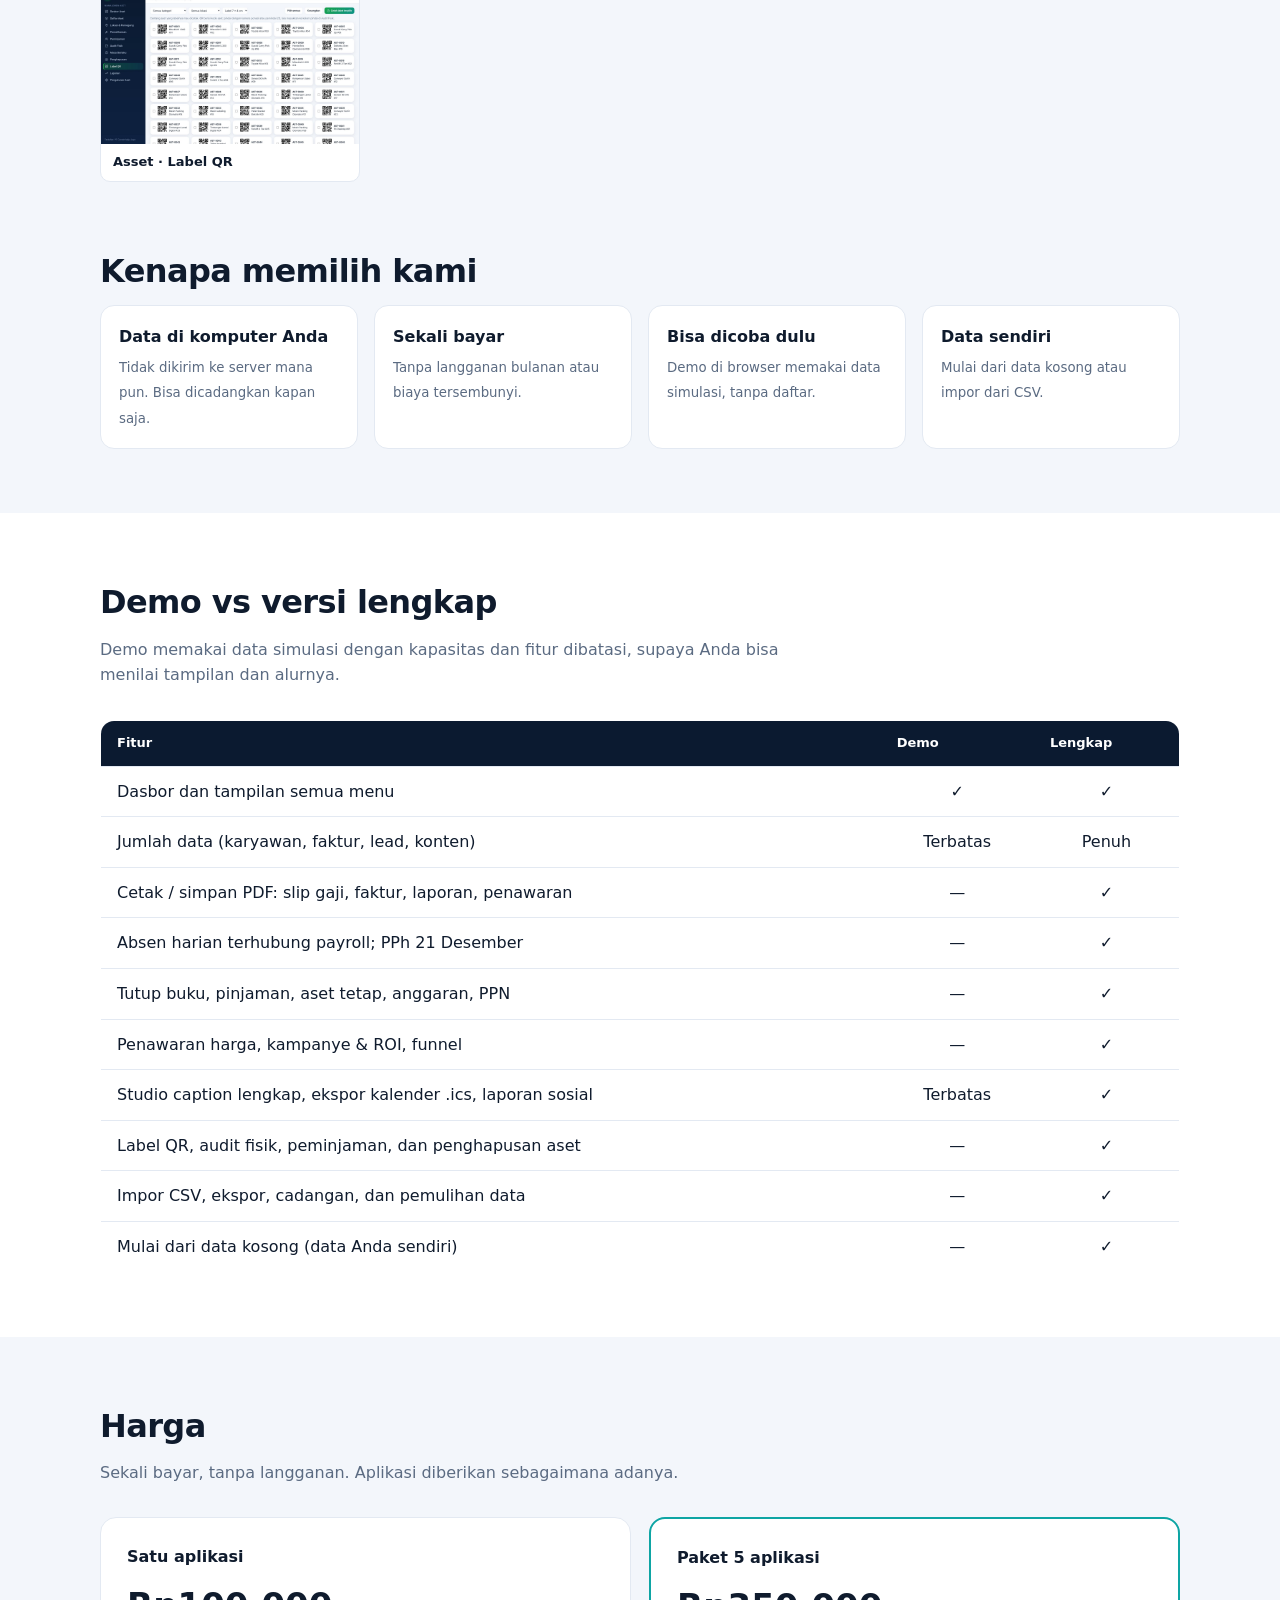
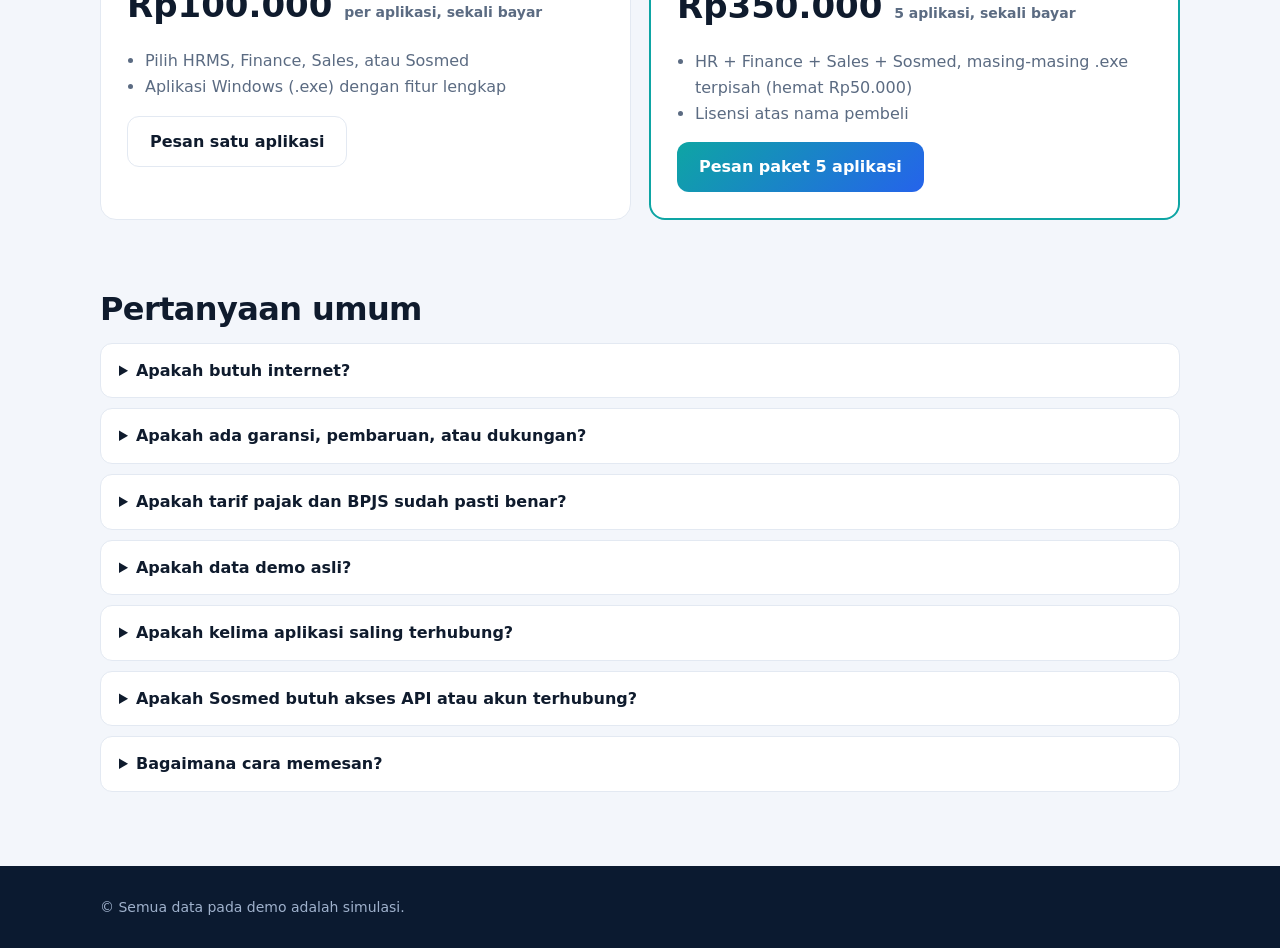
==== commit 67a6901d: "Landing: fitur THR, pesangon, PPh 23, rekonsiliasi bank; demo diperbarui Co-Authored-By: Claude Sonn" ====
--- a/index.html
+++ b/index.html
@@ -30,7 +30,7 @@
 <header class="hero"><div class="w"><h1>Aplikasi profesional untuk bisnis Anda.</h1><p>HRMS, Finance, Sales, Asset, dan Sosmed: masing-masing aplikasi mandiri dengan fitur lengkap. Beli yang dibutuhkan saja, data tersimpan di komputer Anda, tanpa langganan bulanan.</p>
 <a class="btn pri" href="#modul">Lihat aplikasi &amp; coba demo</a><a class="btn" id="wa2" href="https://wa.me/6289623291732?text=Halo%2C%20saya%20tertarik%20aplikasi%20bisnis">Pesan</a>
 <img class="shot" src="assets/hr.jpg" alt="Dasbor HRMS"></div></header>
-<section id="modul"><div class="w"><h2>Aplikasi, beli sesuai kebutuhan</h2><p class="sub">Setiap aplikasi berdiri sendiri: file .exe sendiri, data sendiri, dan fitur lengkap. Semua angka pada demo adalah data simulasi.</p><div class="mod"><div><span class="tag" style="color:#0ea5a4">Human Resources</span><h3>HRMS: Payroll, absensi harian, dan talenta</h3><ul><li>Absen harian dengan jam masuk/pulang, terlambat, dan lembur otomatis, langsung masuk ke payroll</li><li>Payroll PPh 21 (TER dan progresif) dan BPJS, slip gaji PDF untuk semua karyawan</li><li>Impor absen dari CSV, cuti, rekrutmen, KPI, talent 9-Box, suksesi, pelatihan</li></ul><a class="btn pri" style="background:linear-gradient(135deg,#0ea5a4,#2563eb)" href="demo-app/hr/index.html" style="margin-right:8px">Coba demo HRMS</a><a class="btn" href="https://wa.me/6289623291732?text=Halo%2C%20saya%20tertarik%20HRMS">Pesan Rp100.000</a></div><img src="assets/hr-payroll.jpg" alt="HRMS" loading="lazy"></div><div class="mod"><div><span class="tag" style="color:#2563eb">Finance &amp; Accounting</span><h3>Finance: Pembukuan dari jurnal sampai tutup buku</h3><ul><li>Jurnal otomatis dari faktur, pembayaran, aset, dan pinjaman; faktur PDF</li><li>Laba rugi, neraca selalu seimbang, arus kas, anggaran, PPN, umur piutang/utang</li><li>Tutup buku bulanan dengan pemeriksaan otomatis, kunci periode, dan jurnal penutup tahun</li></ul><a class="btn pri" style="background:linear-gradient(135deg,#2563eb,#4f46e5)" href="demo-app/fin/index.html" style="margin-right:8px">Coba demo Finance</a><a class="btn" href="https://wa.me/6289623291732?text=Halo%2C%20saya%20tertarik%20Finance">Pesan Rp100.000</a></div><img src="assets/fin.jpg" alt="Finance" loading="lazy"></div><div class="mod"><div><span class="tag" style="color:#f97316">Sales &amp; Marketing</span><h3>Sales: Dari lead sampai penawaran dan komisi</h3><ul><li>CRM, skor lead, pipeline, dan funnel</li><li>Penawaran harga PDF yang bisa dijadikan penjualan dengan satu klik</li><li>Komisi berjenjang dengan slip PDF, kampanye (ROAS, ROI), tim sales</li></ul><a class="btn pri" style="background:linear-gradient(135deg,#f97316,#e11d48)" href="demo-app/sales/index.html" style="margin-right:8px">Coba demo Sales</a><a class="btn" href="https://wa.me/6289623291732?text=Halo%2C%20saya%20tertarik%20Sales">Pesan Rp100.000</a></div><img src="assets/sales.jpg" alt="Sales" loading="lazy"></div><div class="mod"><div><span class="tag" style="color:#7c3aed">Media Sosial</span><h3>Sosmed: Rencanakan, tulis, dan ukur konten tanpa API</h3><ul><li>Studio caption: batas karakter tiap platform, templat, pustaka hashtag, penilaian cepat</li><li>Jadwal ke kalender ponsel (.ics) dengan pengingat, tautan UTM, laporan bulanan PDF</li><li>Kalender dan papan konten, analitik, jam dan hari posting terbaik dari data Anda</li></ul><a class="btn pri" style="background:linear-gradient(135deg,#7c3aed,#db2777)" href="demo-app/sosial/index.html" style="margin-right:8px">Coba demo Sosmed</a><a class="btn" href="https://wa.me/6289623291732?text=Halo%2C%20saya%20tertarik%20Sosmed">Pesan Rp100.000</a></div><img src="assets/sosial.jpg" alt="Sosmed" loading="lazy"></div><div class="mod"><div><span class="tag" style="color:#16a34a">Manajemen Aset</span><h3>Asset: Pantau aset dari pembelian sampai pelepasan</h3><ul><li>Daftar aset dengan nilai buku otomatis, lokasi, pemegang, dan berita acara serah terima PDF</li><li>Label QR siap cetak, audit fisik dengan pindai kode, dan laporan selisih</li><li>Jadwal servis berkala, masa berlaku garansi, asuransi, dan pajak, peminjaman, serta penjualan atau penghapusan aset dengan laba/rugi</li></ul><a class="btn pri" style="background:linear-gradient(135deg,#16a34a,#0d9488);margin-right:8px" href="demo-app/aset/index.html">Coba demo Asset</a><a class="btn" href="https://wa.me/6289623291732?text=Halo%2C%20saya%20tertarik%20Asset">Pesan Rp100.000</a></div><img src="assets/aset-dash.jpg" alt="Asset" loading="lazy"></div></section>
+<section id="modul"><div class="w"><h2>Aplikasi, beli sesuai kebutuhan</h2><p class="sub">Setiap aplikasi berdiri sendiri: file .exe sendiri, data sendiri, dan fitur lengkap. Semua angka pada demo adalah data simulasi.</p><div class="mod"><div><span class="tag" style="color:#0ea5a4">Human Resources</span><h3>HRMS: Payroll, absensi harian, dan talenta</h3><ul><li>Absen harian dengan jam masuk/pulang, terlambat, dan lembur otomatis, langsung masuk ke payroll</li><li>Payroll PPh 21 (TER dan progresif) dan BPJS, slip gaji PDF untuk semua karyawan</li><li>THR keagamaan dan kalkulator pesangon sesuai aturan terbaru, dengan perkiraan pajaknya</li><li>Impor absen dari CSV, cuti, rekrutmen, KPI, talent 9-Box, suksesi, pelatihan</li></ul><a class="btn pri" style="background:linear-gradient(135deg,#0ea5a4,#2563eb)" href="demo-app/hr/index.html" style="margin-right:8px">Coba demo HRMS</a><a class="btn" href="https://wa.me/6289623291732?text=Halo%2C%20saya%20tertarik%20HRMS">Pesan Rp100.000</a></div><img src="assets/hr-payroll.jpg" alt="HRMS" loading="lazy"></div><div class="mod"><div><span class="tag" style="color:#2563eb">Finance &amp; Accounting</span><h3>Finance: Pembukuan dari jurnal sampai tutup buku</h3><ul><li>Jurnal otomatis dari faktur, pembayaran, aset, dan pinjaman; faktur PDF</li><li>Laba rugi, neraca selalu seimbang, arus kas, anggaran, PPN, umur piutang/utang</li><li>Rekonsiliasi bank: impor mutasi, pencocokan otomatis, laporan selisih PDF</li><li>PPh Pasal 23: bukti potong, setor, dan rekap bulanan, terjurnal otomatis</li><li>Tutup buku bulanan dengan pemeriksaan otomatis, kunci periode, dan jurnal penutup tahun</li></ul><a class="btn pri" style="background:linear-gradient(135deg,#2563eb,#4f46e5)" href="demo-app/fin/index.html" style="margin-right:8px">Coba demo Finance</a><a class="btn" href="https://wa.me/6289623291732?text=Halo%2C%20saya%20tertarik%20Finance">Pesan Rp100.000</a></div><img src="assets/fin.jpg" alt="Finance" loading="lazy"></div><div class="mod"><div><span class="tag" style="color:#f97316">Sales &amp; Marketing</span><h3>Sales: Dari lead sampai penawaran dan komisi</h3><ul><li>CRM, skor lead, pipeline, dan funnel</li><li>Penawaran harga PDF yang bisa dijadikan penjualan dengan satu klik</li><li>Komisi berjenjang dengan slip PDF, kampanye (ROAS, ROI), tim sales</li></ul><a class="btn pri" style="background:linear-gradient(135deg,#f97316,#e11d48)" href="demo-app/sales/index.html" style="margin-right:8px">Coba demo Sales</a><a class="btn" href="https://wa.me/6289623291732?text=Halo%2C%20saya%20tertarik%20Sales">Pesan Rp100.000</a></div><img src="assets/sales.jpg" alt="Sales" loading="lazy"></div><div class="mod"><div><span class="tag" style="color:#7c3aed">Media Sosial</span><h3>Sosmed: Rencanakan, tulis, dan ukur konten tanpa API</h3><ul><li>Studio caption: batas karakter tiap platform, templat, pustaka hashtag, penilaian cepat</li><li>Jadwal ke kalender ponsel (.ics) dengan pengingat, tautan UTM, laporan bulanan PDF</li><li>Kalender dan papan konten, analitik, jam dan hari posting terbaik dari data Anda</li></ul><a class="btn pri" style="background:linear-gradient(135deg,#7c3aed,#db2777)" href="demo-app/sosial/index.html" style="margin-right:8px">Coba demo Sosmed</a><a class="btn" href="https://wa.me/6289623291732?text=Halo%2C%20saya%20tertarik%20Sosmed">Pesan Rp100.000</a></div><img src="assets/sosial.jpg" alt="Sosmed" loading="lazy"></div><div class="mod"><div><span class="tag" style="color:#16a34a">Manajemen Aset</span><h3>Asset: Pantau aset dari pembelian sampai pelepasan</h3><ul><li>Daftar aset dengan nilai buku otomatis, lokasi, pemegang, dan berita acara serah terima PDF</li><li>Label QR siap cetak, audit fisik dengan pindai kode, dan laporan selisih</li><li>Jadwal servis berkala, masa berlaku garansi, asuransi, dan pajak, peminjaman, serta penjualan atau penghapusan aset dengan laba/rugi</li></ul><a class="btn pri" style="background:linear-gradient(135deg,#16a34a,#0d9488);margin-right:8px" href="demo-app/aset/index.html">Coba demo Asset</a><a class="btn" href="https://wa.me/6289623291732?text=Halo%2C%20saya%20tertarik%20Asset">Pesan Rp100.000</a></div><img src="assets/aset-dash.jpg" alt="Asset" loading="lazy"></div></section>
 <section id="galeri"><div class="w"><h2>Lihat lebih dekat</h2><p class="sub">Klik gambar untuk memperbesar. Semua data adalah simulasi.</p><div class="gal">
 <a href="assets/hr.jpg"><img src="assets/hr.jpg" alt="Dasbor HR" loading="lazy"><span>HR · Dasbor</span></a>
 <a href="assets/hr-payroll.jpg"><img src="assets/hr-payroll.jpg" alt="Payroll" loading="lazy"><span>HR · Payroll</span></a>
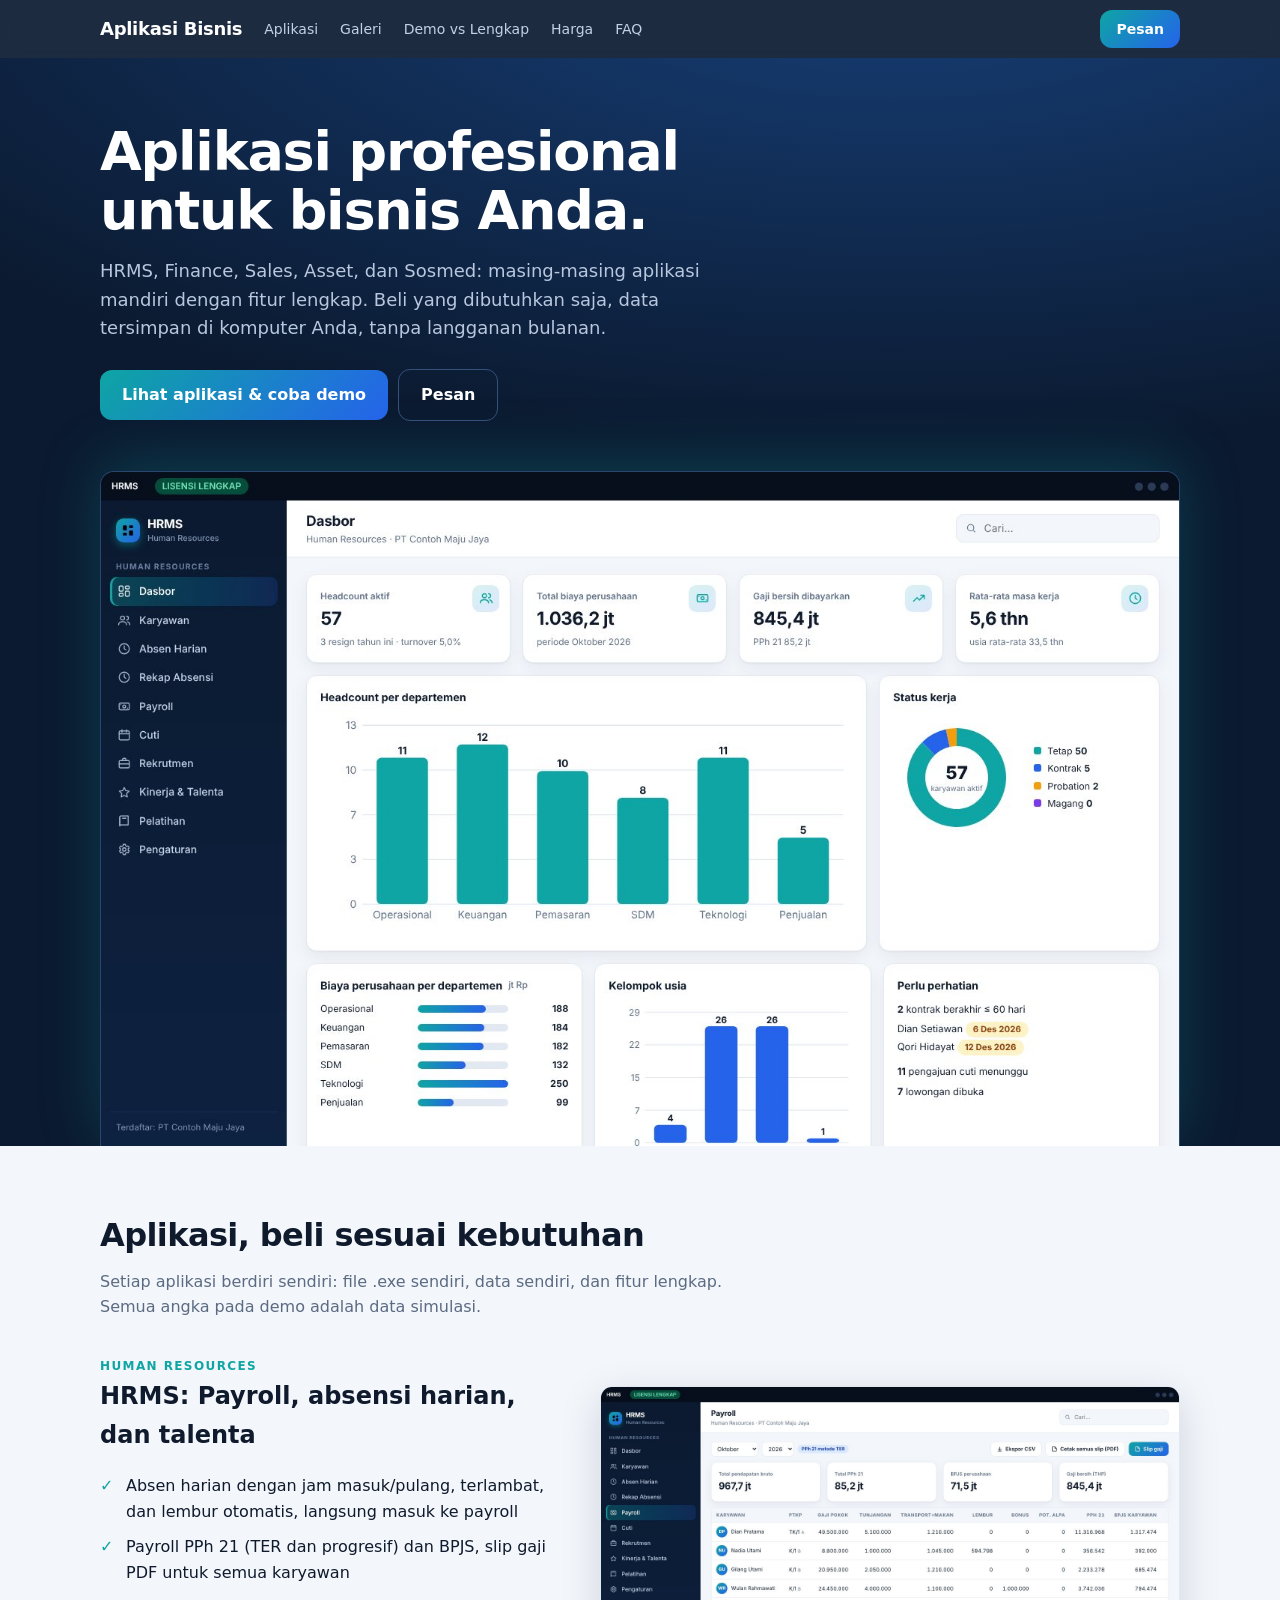
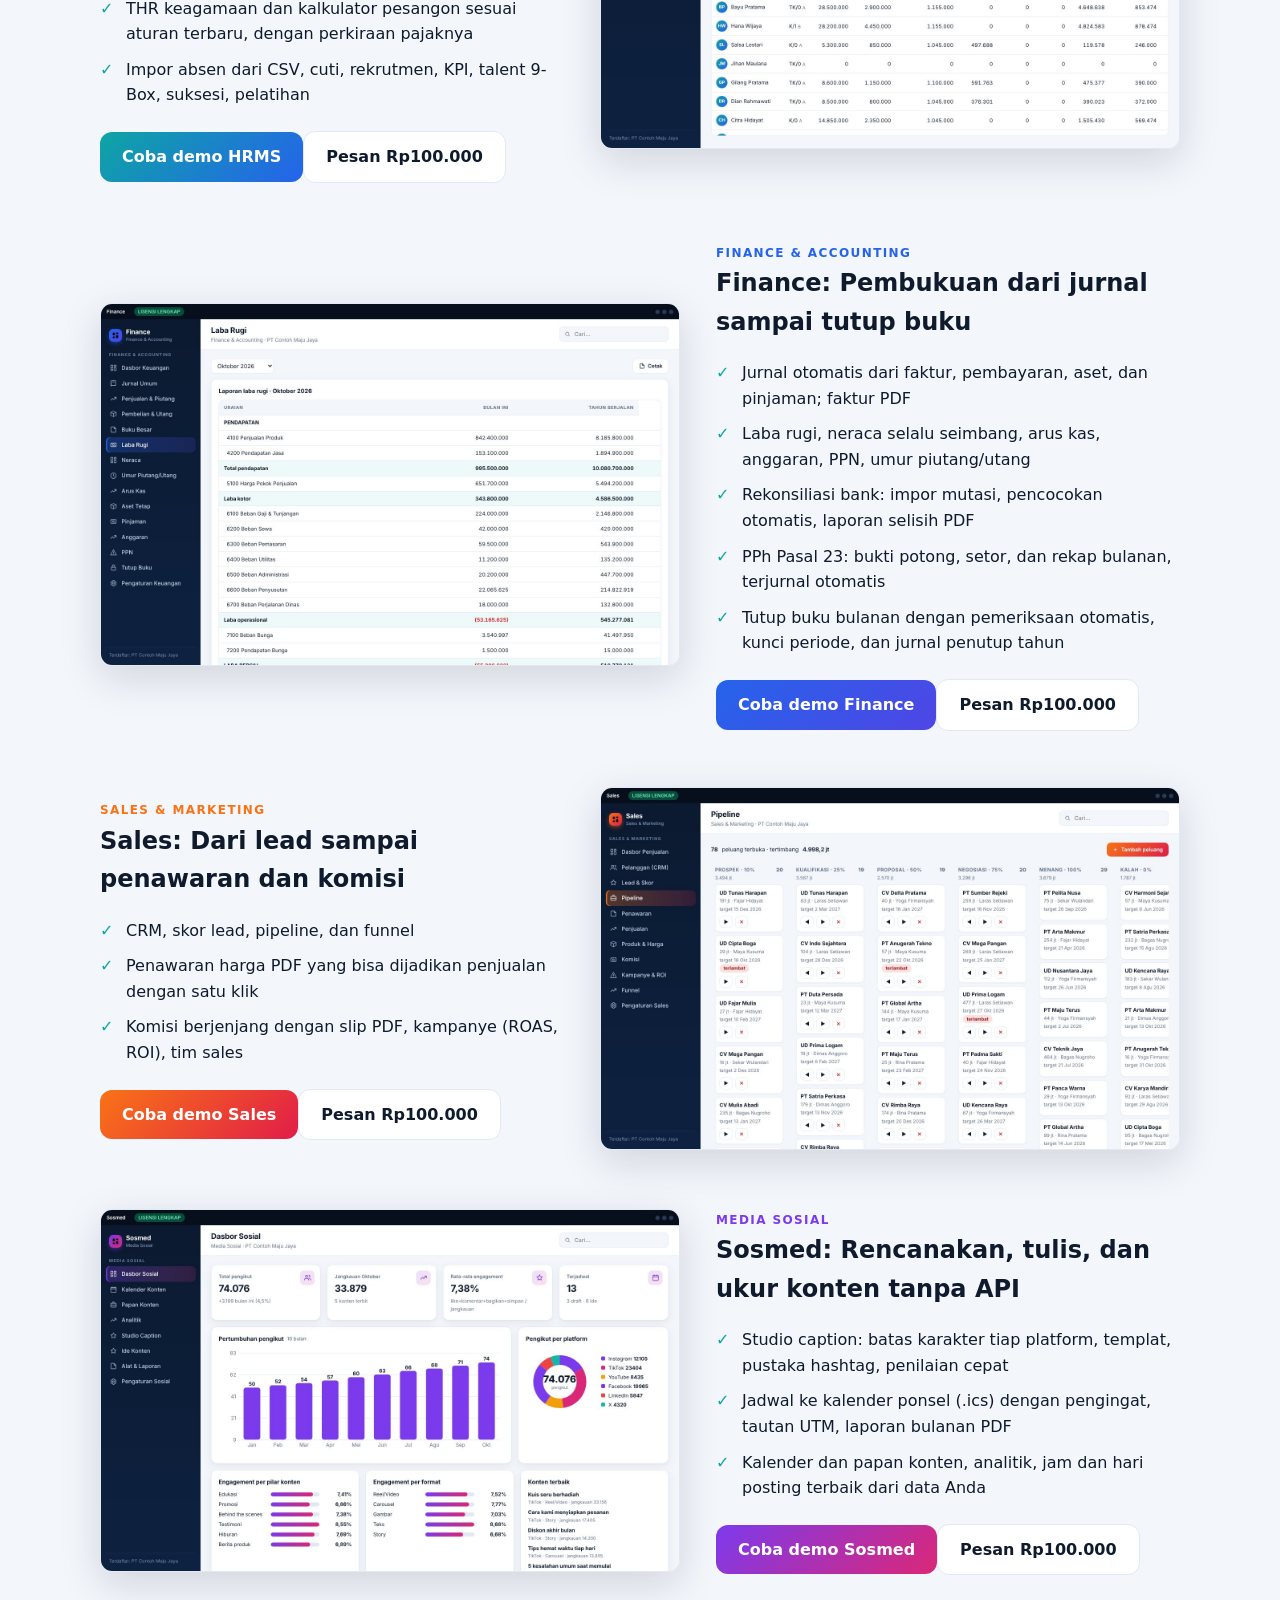
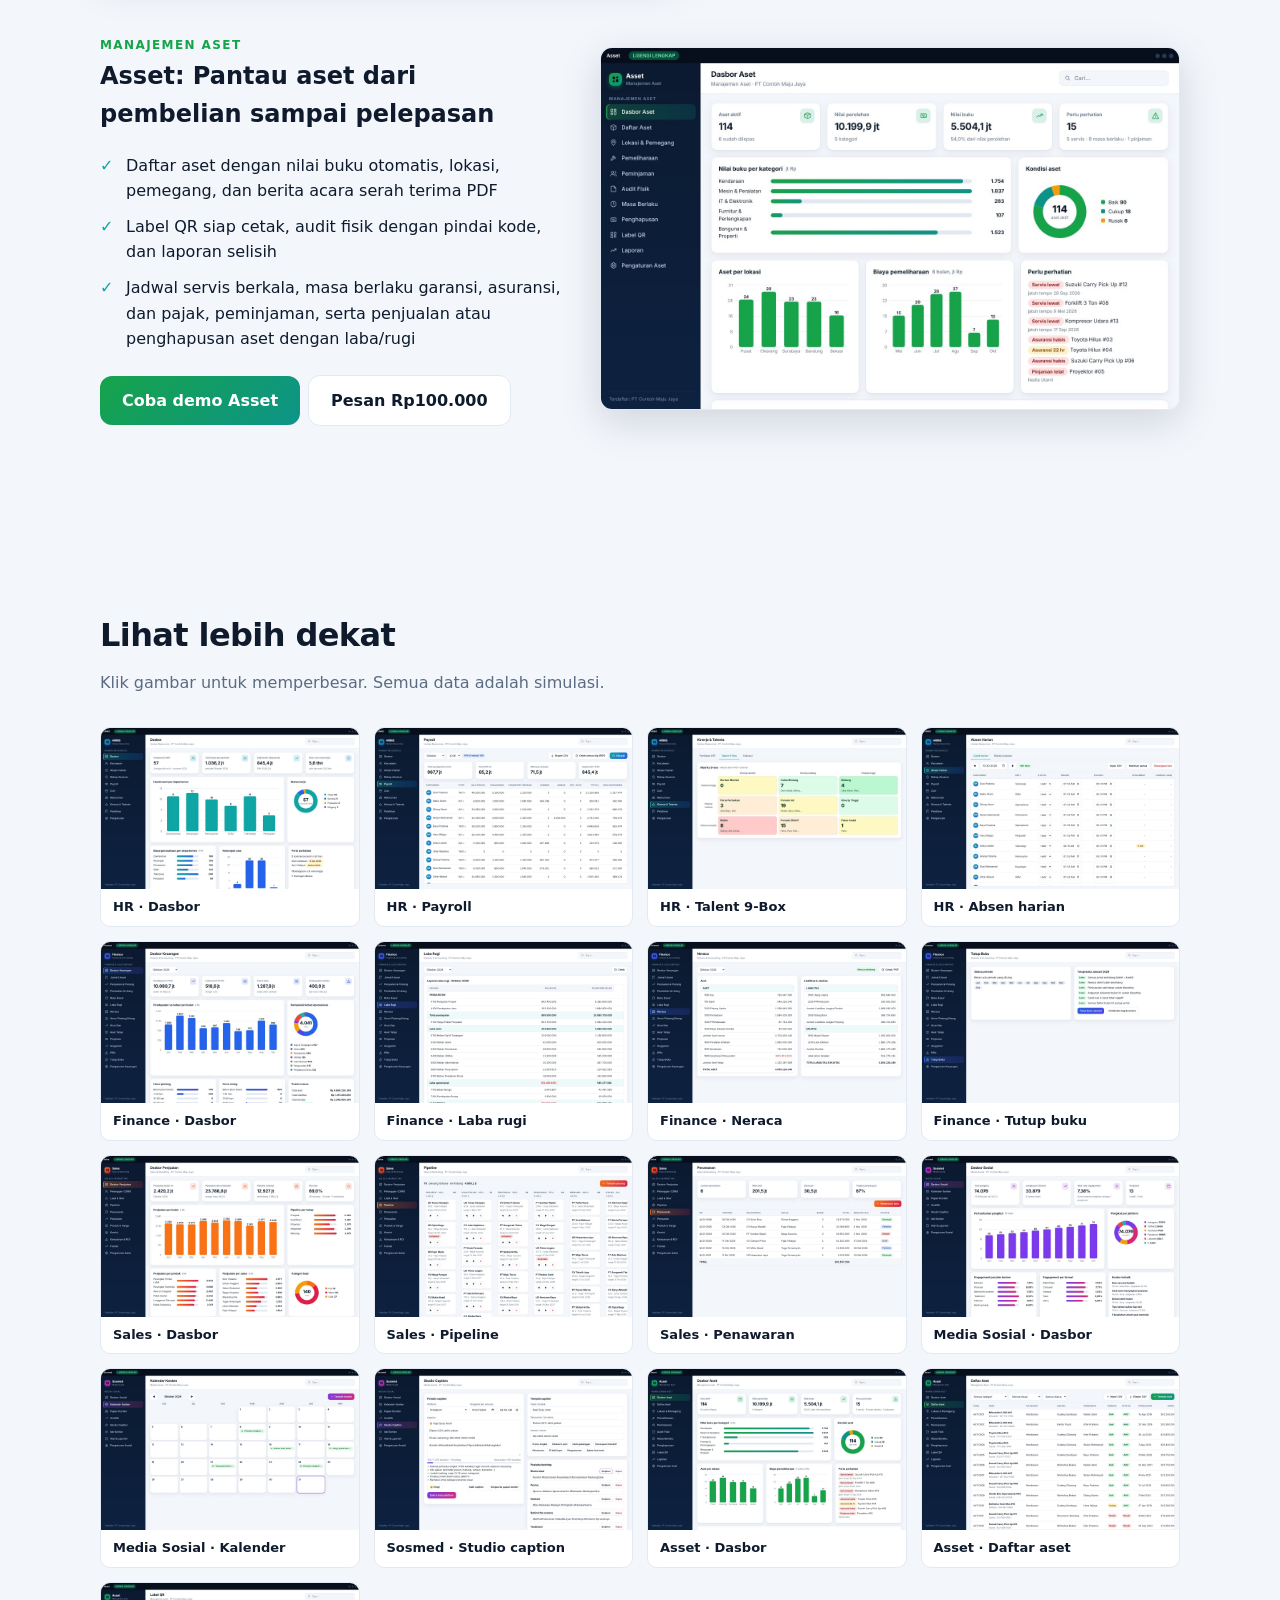
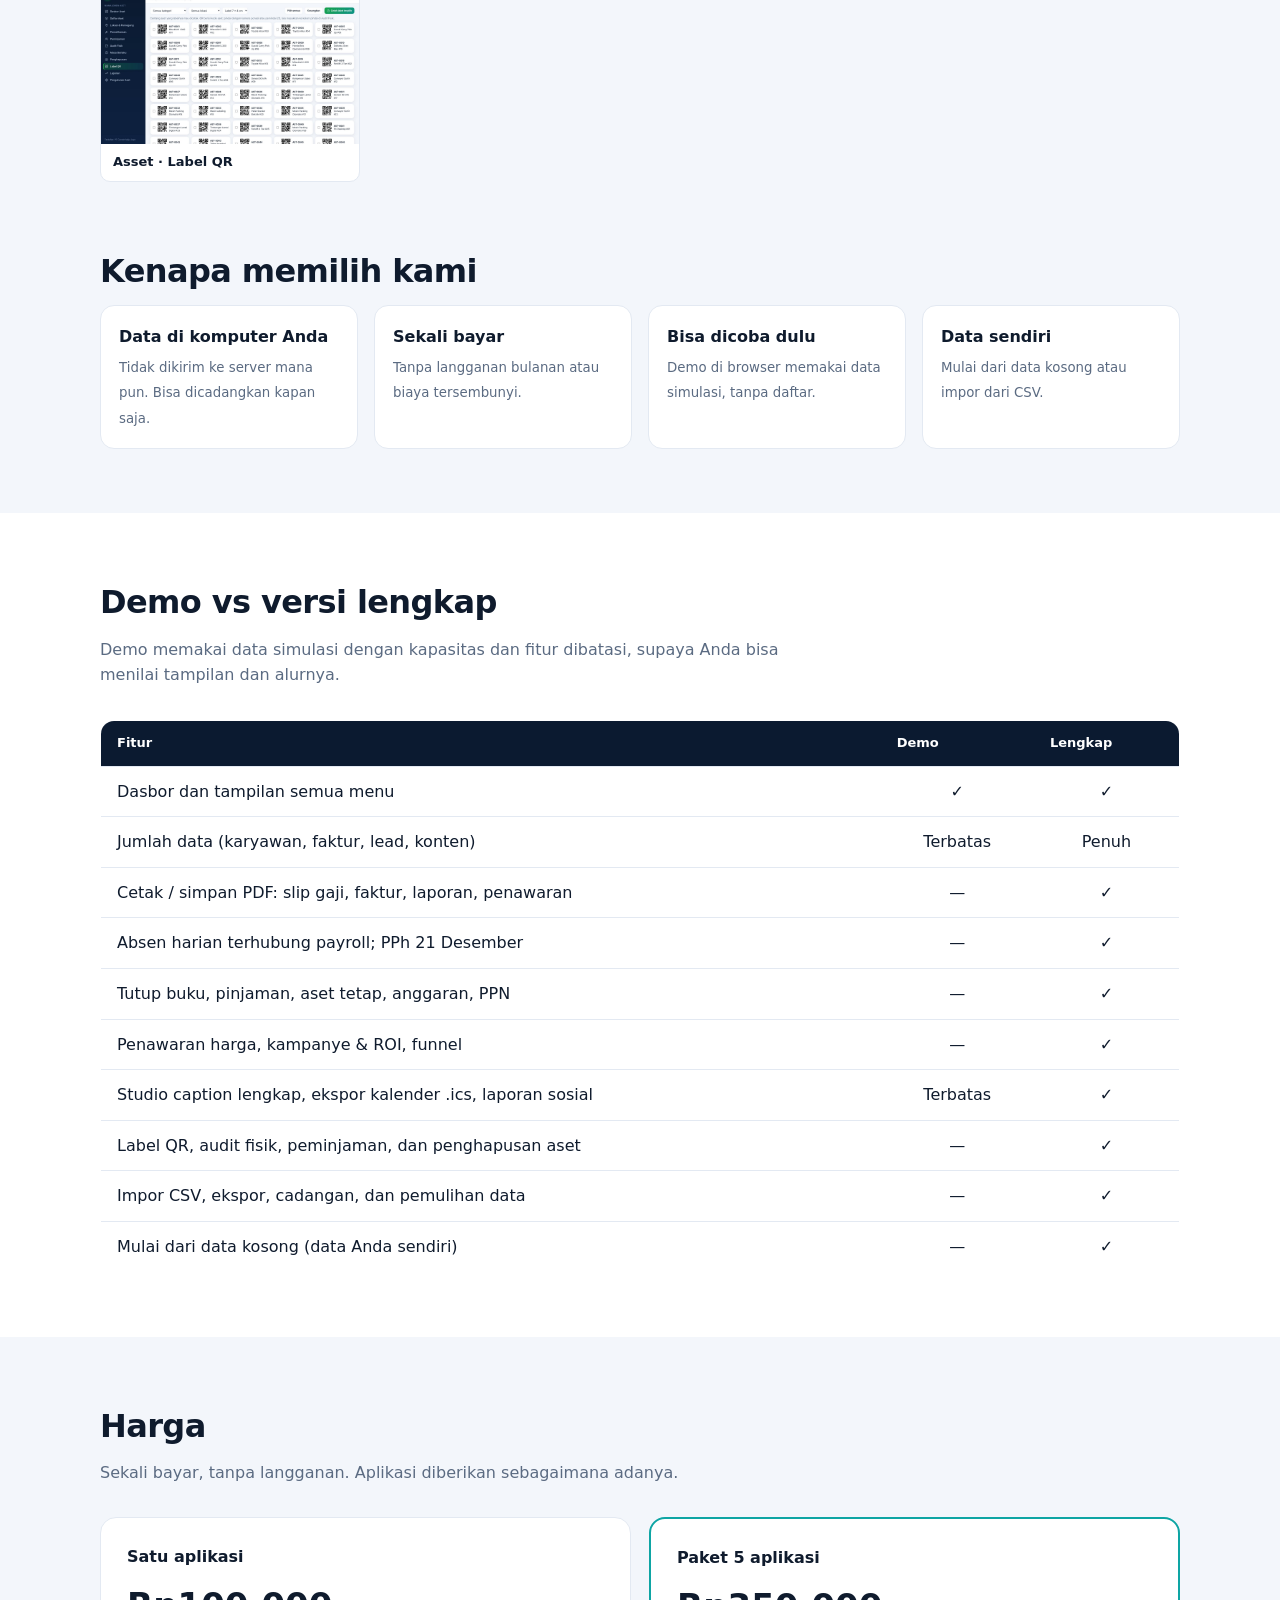
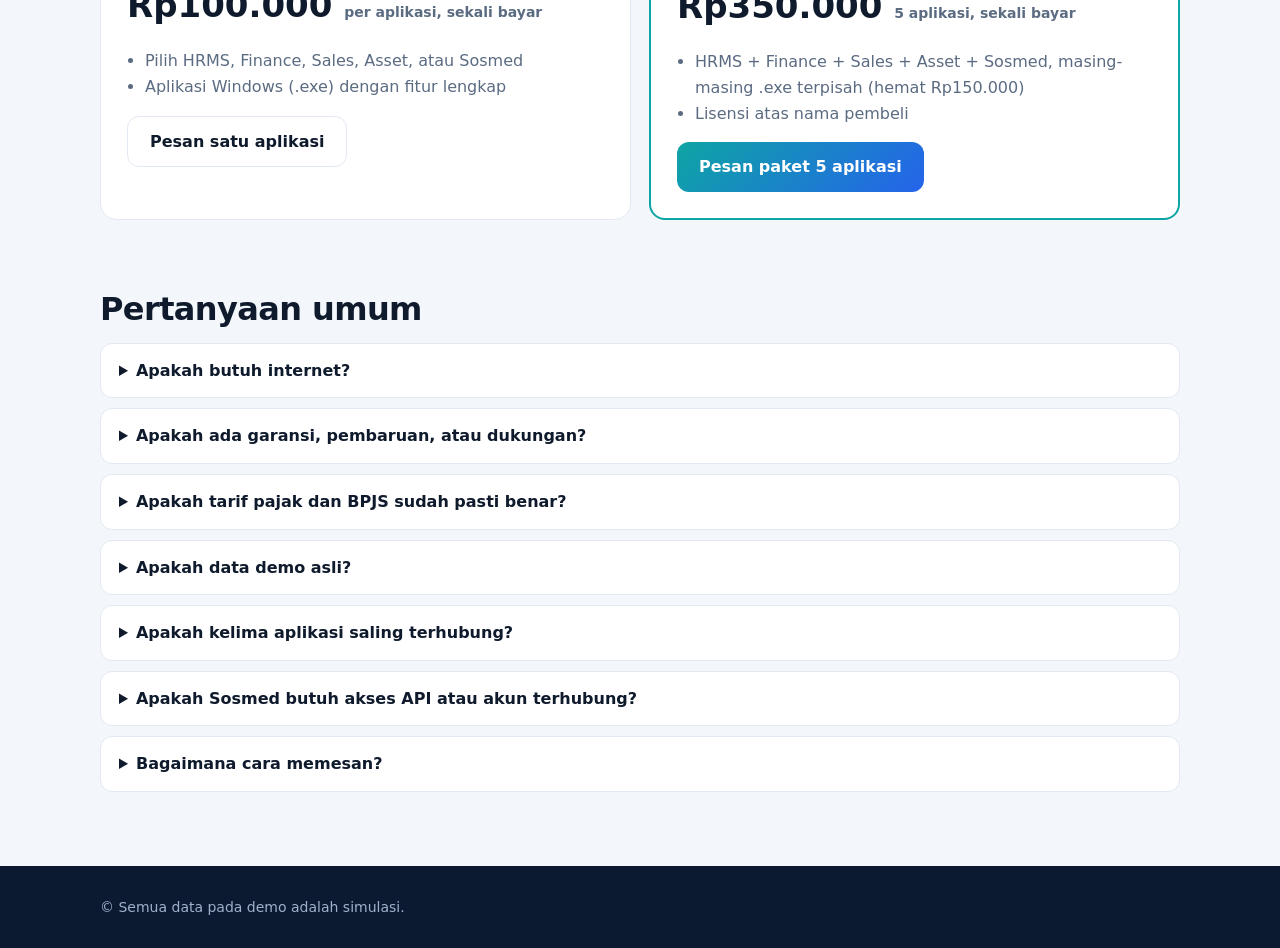
==== commit 37713ebd: "Halaman pemesanan (beli.html) dan tombol pesan di landing Co-Authored-By: Claude Sonnet 5.5 <noreply" ====
--- a/index.html
+++ b/index.html
@@ -26,11 +26,11 @@
 footer{background:var(--navy);color:#9fb1cc;padding:30px 0;font-size:14px}
 @media(max-width:800px){.mod{grid-template-columns:1fr}.mod:nth-child(even){direction:ltr}nav a.h{display:none}}
 </style></head><body>
-<nav><div class="w"><b>Aplikasi Bisnis</b><a class="h" href="#modul">Aplikasi</a><a class="h" href="#galeri">Galeri</a><a class="h" href="#bandingkan">Demo vs Lengkap</a><a class="h" href="#harga">Harga</a><a class="h" href="#faq">FAQ</a><span class="sp"></span><a class="btn pri" id="wa1" href="https://wa.me/6289623291732?text=Halo%2C%20saya%20tertarik%20aplikasi%20bisnis" style="padding:8px 16px">Pesan</a></div></nav>
+<nav><div class="w"><b>Aplikasi Bisnis</b><a class="h" href="#modul">Aplikasi</a><a class="h" href="#galeri">Galeri</a><a class="h" href="#bandingkan">Demo vs Lengkap</a><a class="h" href="#harga">Harga</a><a class="h" href="#faq">FAQ</a><span class="sp"></span><a class="btn pri" id="wa1" href="beli.html" style="padding:8px 16px">Pesan</a></div></nav>
 <header class="hero"><div class="w"><h1>Aplikasi profesional untuk bisnis Anda.</h1><p>HRMS, Finance, Sales, Asset, dan Sosmed: masing-masing aplikasi mandiri dengan fitur lengkap. Beli yang dibutuhkan saja, data tersimpan di komputer Anda, tanpa langganan bulanan.</p>
-<a class="btn pri" href="#modul">Lihat aplikasi &amp; coba demo</a><a class="btn" id="wa2" href="https://wa.me/6289623291732?text=Halo%2C%20saya%20tertarik%20aplikasi%20bisnis">Pesan</a>
+<a class="btn pri" href="#modul">Lihat aplikasi &amp; coba demo</a><a class="btn" id="wa2" href="beli.html">Pesan</a>
 <img class="shot" src="assets/hr.jpg" alt="Dasbor HRMS"></div></header>
-<section id="modul"><div class="w"><h2>Aplikasi, beli sesuai kebutuhan</h2><p class="sub">Setiap aplikasi berdiri sendiri: file .exe sendiri, data sendiri, dan fitur lengkap. Semua angka pada demo adalah data simulasi.</p><div class="mod"><div><span class="tag" style="color:#0ea5a4">Human Resources</span><h3>HRMS: Payroll, absensi harian, dan talenta</h3><ul><li>Absen harian dengan jam masuk/pulang, terlambat, dan lembur otomatis, langsung masuk ke payroll</li><li>Payroll PPh 21 (TER dan progresif) dan BPJS, slip gaji PDF untuk semua karyawan</li><li>THR keagamaan dan kalkulator pesangon sesuai aturan terbaru, dengan perkiraan pajaknya</li><li>Impor absen dari CSV, cuti, rekrutmen, KPI, talent 9-Box, suksesi, pelatihan</li></ul><a class="btn pri" style="background:linear-gradient(135deg,#0ea5a4,#2563eb)" href="demo-app/hr/index.html" style="margin-right:8px">Coba demo HRMS</a><a class="btn" href="https://wa.me/6289623291732?text=Halo%2C%20saya%20tertarik%20HRMS">Pesan Rp100.000</a></div><img src="assets/hr-payroll.jpg" alt="HRMS" loading="lazy"></div><div class="mod"><div><span class="tag" style="color:#2563eb">Finance &amp; Accounting</span><h3>Finance: Pembukuan dari jurnal sampai tutup buku</h3><ul><li>Jurnal otomatis dari faktur, pembayaran, aset, dan pinjaman; faktur PDF</li><li>Laba rugi, neraca selalu seimbang, arus kas, anggaran, PPN, umur piutang/utang</li><li>Rekonsiliasi bank: impor mutasi, pencocokan otomatis, laporan selisih PDF</li><li>PPh Pasal 23: bukti potong, setor, dan rekap bulanan, terjurnal otomatis</li><li>Tutup buku bulanan dengan pemeriksaan otomatis, kunci periode, dan jurnal penutup tahun</li></ul><a class="btn pri" style="background:linear-gradient(135deg,#2563eb,#4f46e5)" href="demo-app/fin/index.html" style="margin-right:8px">Coba demo Finance</a><a class="btn" href="https://wa.me/6289623291732?text=Halo%2C%20saya%20tertarik%20Finance">Pesan Rp100.000</a></div><img src="assets/fin.jpg" alt="Finance" loading="lazy"></div><div class="mod"><div><span class="tag" style="color:#f97316">Sales &amp; Marketing</span><h3>Sales: Dari lead sampai penawaran dan komisi</h3><ul><li>CRM, skor lead, pipeline, dan funnel</li><li>Penawaran harga PDF yang bisa dijadikan penjualan dengan satu klik</li><li>Komisi berjenjang dengan slip PDF, kampanye (ROAS, ROI), tim sales</li></ul><a class="btn pri" style="background:linear-gradient(135deg,#f97316,#e11d48)" href="demo-app/sales/index.html" style="margin-right:8px">Coba demo Sales</a><a class="btn" href="https://wa.me/6289623291732?text=Halo%2C%20saya%20tertarik%20Sales">Pesan Rp100.000</a></div><img src="assets/sales.jpg" alt="Sales" loading="lazy"></div><div class="mod"><div><span class="tag" style="color:#7c3aed">Media Sosial</span><h3>Sosmed: Rencanakan, tulis, dan ukur konten tanpa API</h3><ul><li>Studio caption: batas karakter tiap platform, templat, pustaka hashtag, penilaian cepat</li><li>Jadwal ke kalender ponsel (.ics) dengan pengingat, tautan UTM, laporan bulanan PDF</li><li>Kalender dan papan konten, analitik, jam dan hari posting terbaik dari data Anda</li></ul><a class="btn pri" style="background:linear-gradient(135deg,#7c3aed,#db2777)" href="demo-app/sosial/index.html" style="margin-right:8px">Coba demo Sosmed</a><a class="btn" href="https://wa.me/6289623291732?text=Halo%2C%20saya%20tertarik%20Sosmed">Pesan Rp100.000</a></div><img src="assets/sosial.jpg" alt="Sosmed" loading="lazy"></div><div class="mod"><div><span class="tag" style="color:#16a34a">Manajemen Aset</span><h3>Asset: Pantau aset dari pembelian sampai pelepasan</h3><ul><li>Daftar aset dengan nilai buku otomatis, lokasi, pemegang, dan berita acara serah terima PDF</li><li>Label QR siap cetak, audit fisik dengan pindai kode, dan laporan selisih</li><li>Jadwal servis berkala, masa berlaku garansi, asuransi, dan pajak, peminjaman, serta penjualan atau penghapusan aset dengan laba/rugi</li></ul><a class="btn pri" style="background:linear-gradient(135deg,#16a34a,#0d9488);margin-right:8px" href="demo-app/aset/index.html">Coba demo Asset</a><a class="btn" href="https://wa.me/6289623291732?text=Halo%2C%20saya%20tertarik%20Asset">Pesan Rp100.000</a></div><img src="assets/aset-dash.jpg" alt="Asset" loading="lazy"></div></section>
+<section id="modul"><div class="w"><h2>Aplikasi, beli sesuai kebutuhan</h2><p class="sub">Setiap aplikasi berdiri sendiri: file .exe sendiri, data sendiri, dan fitur lengkap. Semua angka pada demo adalah data simulasi.</p><div class="mod"><div><span class="tag" style="color:#0ea5a4">Human Resources</span><h3>HRMS: Payroll, absensi harian, dan talenta</h3><ul><li>Absen harian dengan jam masuk/pulang, terlambat, dan lembur otomatis, langsung masuk ke payroll</li><li>Payroll PPh 21 (TER dan progresif) dan BPJS, slip gaji PDF untuk semua karyawan</li><li>THR keagamaan dan kalkulator pesangon sesuai aturan terbaru, dengan perkiraan pajaknya</li><li>Impor absen dari CSV, cuti, rekrutmen, KPI, talent 9-Box, suksesi, pelatihan</li></ul><a class="btn pri" style="background:linear-gradient(135deg,#0ea5a4,#2563eb)" href="demo-app/hr/index.html" style="margin-right:8px">Coba demo HRMS</a><a class="btn" href="beli.html?app=hr">Pesan Rp100.000</a></div><img src="assets/hr-payroll.jpg" alt="HRMS" loading="lazy"></div><div class="mod"><div><span class="tag" style="color:#2563eb">Finance &amp; Accounting</span><h3>Finance: Pembukuan dari jurnal sampai tutup buku</h3><ul><li>Jurnal otomatis dari faktur, pembayaran, aset, dan pinjaman; faktur PDF</li><li>Laba rugi, neraca selalu seimbang, arus kas, anggaran, PPN, umur piutang/utang</li><li>Rekonsiliasi bank: impor mutasi, pencocokan otomatis, laporan selisih PDF</li><li>PPh Pasal 23: bukti potong, setor, dan rekap bulanan, terjurnal otomatis</li><li>Tutup buku bulanan dengan pemeriksaan otomatis, kunci periode, dan jurnal penutup tahun</li></ul><a class="btn pri" style="background:linear-gradient(135deg,#2563eb,#4f46e5)" href="demo-app/fin/index.html" style="margin-right:8px">Coba demo Finance</a><a class="btn" href="beli.html?app=fin">Pesan Rp100.000</a></div><img src="assets/fin.jpg" alt="Finance" loading="lazy"></div><div class="mod"><div><span class="tag" style="color:#f97316">Sales &amp; Marketing</span><h3>Sales: Dari lead sampai penawaran dan komisi</h3><ul><li>CRM, skor lead, pipeline, dan funnel</li><li>Penawaran harga PDF yang bisa dijadikan penjualan dengan satu klik</li><li>Komisi berjenjang dengan slip PDF, kampanye (ROAS, ROI), tim sales</li></ul><a class="btn pri" style="background:linear-gradient(135deg,#f97316,#e11d48)" href="demo-app/sales/index.html" style="margin-right:8px">Coba demo Sales</a><a class="btn" href="beli.html?app=sales">Pesan Rp100.000</a></div><img src="assets/sales.jpg" alt="Sales" loading="lazy"></div><div class="mod"><div><span class="tag" style="color:#7c3aed">Media Sosial</span><h3>Sosmed: Rencanakan, tulis, dan ukur konten tanpa API</h3><ul><li>Studio caption: batas karakter tiap platform, templat, pustaka hashtag, penilaian cepat</li><li>Jadwal ke kalender ponsel (.ics) dengan pengingat, tautan UTM, laporan bulanan PDF</li><li>Kalender dan papan konten, analitik, jam dan hari posting terbaik dari data Anda</li></ul><a class="btn pri" style="background:linear-gradient(135deg,#7c3aed,#db2777)" href="demo-app/sosial/index.html" style="margin-right:8px">Coba demo Sosmed</a><a class="btn" href="beli.html?app=sosial">Pesan Rp100.000</a></div><img src="assets/sosial.jpg" alt="Sosmed" loading="lazy"></div><div class="mod"><div><span class="tag" style="color:#16a34a">Manajemen Aset</span><h3>Asset: Pantau aset dari pembelian sampai pelepasan</h3><ul><li>Daftar aset dengan nilai buku otomatis, lokasi, pemegang, dan berita acara serah terima PDF</li><li>Label QR siap cetak, audit fisik dengan pindai kode, dan laporan selisih</li><li>Jadwal servis berkala, masa berlaku garansi, asuransi, dan pajak, peminjaman, serta penjualan atau penghapusan aset dengan laba/rugi</li></ul><a class="btn pri" style="background:linear-gradient(135deg,#16a34a,#0d9488);margin-right:8px" href="demo-app/aset/index.html">Coba demo Asset</a><a class="btn" href="beli.html?app=aset">Pesan Rp100.000</a></div><img src="assets/aset-dash.jpg" alt="Asset" loading="lazy"></div></section>
 <section id="galeri"><div class="w"><h2>Lihat lebih dekat</h2><p class="sub">Klik gambar untuk memperbesar. Semua data adalah simulasi.</p><div class="gal">
 <a href="assets/hr.jpg"><img src="assets/hr.jpg" alt="Dasbor HR" loading="lazy"><span>HR · Dasbor</span></a>
 <a href="assets/hr-payroll.jpg"><img src="assets/hr-payroll.jpg" alt="Payroll" loading="lazy"><span>HR · Payroll</span></a>
@@ -48,13 +48,12 @@
 <section style="padding-top:0"><div class="w"><h2>Kenapa memilih kami</h2><div class="trust"><div><b>Data di komputer Anda</b><small>Tidak dikirim ke server mana pun. Bisa dicadangkan kapan saja.</small></div><div><b>Sekali bayar</b><small>Tanpa langganan bulanan atau biaya tersembunyi.</small></div><div><b>Bisa dicoba dulu</b><small>Demo di browser memakai data simulasi, tanpa daftar.</small></div><div><b>Data sendiri</b><small>Mulai dari data kosong atau impor dari CSV.</small></div></div></div></section>
 <section id="bandingkan" style="background:var(--card)"><div class="w"><h2>Demo vs versi lengkap</h2><p class="sub">Demo memakai data simulasi dengan kapasitas dan fitur dibatasi, supaya Anda bisa menilai tampilan dan alurnya.</p>
 <table><tr><th>Fitur</th><th>Demo</th><th>Lengkap</th></tr><tr><td>Dasbor dan tampilan semua menu</td><td>✓</td><td>✓</td></tr><tr><td>Jumlah data (karyawan, faktur, lead, konten)</td><td>Terbatas</td><td>Penuh</td></tr><tr><td>Cetak / simpan PDF: slip gaji, faktur, laporan, penawaran</td><td>—</td><td>✓</td></tr><tr><td>Absen harian terhubung payroll; PPh 21 Desember</td><td>—</td><td>✓</td></tr><tr><td>Tutup buku, pinjaman, aset tetap, anggaran, PPN</td><td>—</td><td>✓</td></tr><tr><td>Penawaran harga, kampanye &amp; ROI, funnel</td><td>—</td><td>✓</td></tr><tr><td>Studio caption lengkap, ekspor kalender .ics, laporan sosial</td><td>Terbatas</td><td>✓</td></tr><tr><td>Label QR, audit fisik, peminjaman, dan penghapusan aset</td><td>—</td><td>✓</td></tr><tr><td>Impor CSV, ekspor, cadangan, dan pemulihan data</td><td>—</td><td>✓</td></tr><tr><td>Mulai dari data kosong (data Anda sendiri)</td><td>—</td><td>✓</td></tr></table></div></section>
-<section id="harga"><div class="w"><h2>Harga</h2><p class="sub">Sekali bayar, tanpa langganan. Aplikasi diberikan sebagaimana adanya.</p><div class="pr"><div class="pc"><b>Satu aplikasi</b><big id="p1">Rp100.000 <small style="font-size:14px;color:var(--mute)">per aplikasi, sekali bayar</small></big><ul><li>Pilih HRMS, Finance, Sales, atau Sosmed</li><li>Aplikasi Windows (.exe) dengan fitur lengkap</li></ul><a class="btn" id="wa3" href="https://wa.me/6289623291732?text=Halo%2C%20saya%20tertarik%20aplikasi%20bisnis%20-%20satu%20aplikasi">Pesan satu aplikasi</a></div><div class="pc hot"><b>Paket 5 aplikasi</b><big id="p2">Rp350.000 <small style="font-size:14px;color:var(--mute)">5 aplikasi, sekali bayar</small></big><ul><li>HR + Finance + Sales + Sosmed, masing-masing .exe terpisah (hemat Rp50.000)</li><li>Lisensi atas nama pembeli</li></ul><a class="btn pri" id="wa4" href="https://wa.me/6289623291732?text=Halo%2C%20saya%20tertarik%20aplikasi%20bisnis%20-%20paket%204%20aplikasi">Pesan paket 5 aplikasi</a></div></div></div></section>
+<section id="harga"><div class="w"><h2>Harga</h2><p class="sub">Sekali bayar, tanpa langganan. Aplikasi diberikan sebagaimana adanya.</p><div class="pr"><div class="pc"><b>Satu aplikasi</b><big id="p1">Rp100.000 <small style="font-size:14px;color:var(--mute)">per aplikasi, sekali bayar</small></big><ul><li>Pilih HRMS, Finance, Sales, Asset, atau Sosmed</li><li>Aplikasi Windows (.exe) dengan fitur lengkap</li></ul><a class="btn" id="wa3" href="beli.html">Pesan satu aplikasi</a></div><div class="pc hot"><b>Paket 5 aplikasi</b><big id="p2">Rp350.000 <small style="font-size:14px;color:var(--mute)">5 aplikasi, sekali bayar</small></big><ul><li>HRMS + Finance + Sales + Asset + Sosmed, masing-masing .exe terpisah (hemat Rp150.000)</li><li>Lisensi atas nama pembeli</li></ul><a class="btn pri" id="wa4" href="beli.html?paket=5">Pesan paket 5 aplikasi</a></div></div></div></section>
 <section id="faq" style="padding-top:0"><div class="w"><h2>Pertanyaan umum</h2><details><summary>Apakah butuh internet?</summary><p>Tidak. Aplikasi berjalan di komputer Windows Anda dan data tersimpan di komputer itu.</p></details><details><summary>Apakah ada garansi, pembaruan, atau dukungan?</summary><p>Tidak. Produk dijual sebagaimana adanya, tanpa layanan garansi, pembaruan, maupun dukungan. Silakan coba demo dulu sebelum membeli.</p></details><details><summary>Apakah tarif pajak dan BPJS sudah pasti benar?</summary><p>Tarif bersifat nilai acuan dan dapat diubah di menu Pengaturan. Verifikasi dengan peraturan resmi sebelum dipakai untuk penggajian nyata.</p></details><details><summary>Apakah data demo asli?</summary><p>Bukan. Semua nama, angka, dan transaksi pada demo adalah simulasi.</p></details><details><summary>Apakah kelima aplikasi saling terhubung?</summary><p>Tidak. Setiap aplikasi berdiri sendiri dengan data sendiri, jadi Anda cukup membeli yang dibutuhkan. Nama perusahaan diisi di masing-masing aplikasi.</p></details><details><summary>Apakah Sosmed butuh akses API atau akun terhubung?</summary><p>Tidak. Semua fitur bekerja tanpa API: Anda menulis caption, menyalin atau membuka platform, mencatat metrik sendiri, dan mengekspor jadwal ke kalender ponsel. Aplikasi tidak memposting otomatis.</p></details><details><summary>Bagaimana cara memesan?</summary><p>Klik tombol pesan; Anda diarahkan ke WhatsApp dengan pesan yang sudah terisi.</p></details></div></section>
 <div class="lb" id="lb"><img alt=""></div><footer><div class="w">© Semua data pada demo adalah simulasi.</div></footer>
 <script>
 const CONFIG={whatsapp:"6289623291732",pesan:"Halo, saya tertarik aplikasi bisnis",harga:{single:"Rp100.000",bundle:"Rp350.000"}};
 const wa=t=>"https://wa.me/"+CONFIG.whatsapp+"?text="+encodeURIComponent(t);
-[["wa1",""],["wa2",""],["wa3"," - satu aplikasi"],["wa4"," - paket 5 aplikasi"]].forEach(([i,s])=>document.getElementById(i).href=wa(CONFIG.pesan+s));
 /* lightbox galeri */
 const lb=document.getElementById("lb");document.querySelectorAll(".gal a").forEach(a=>a.onclick=e=>{e.preventDefault();lb.querySelector("img").src=a.href;lb.classList.add("on")});lb.onclick=()=>lb.classList.remove("on");document.addEventListener("keydown",e=>{if(e.key==="Escape")lb.classList.remove("on")});
 </script></body></html>
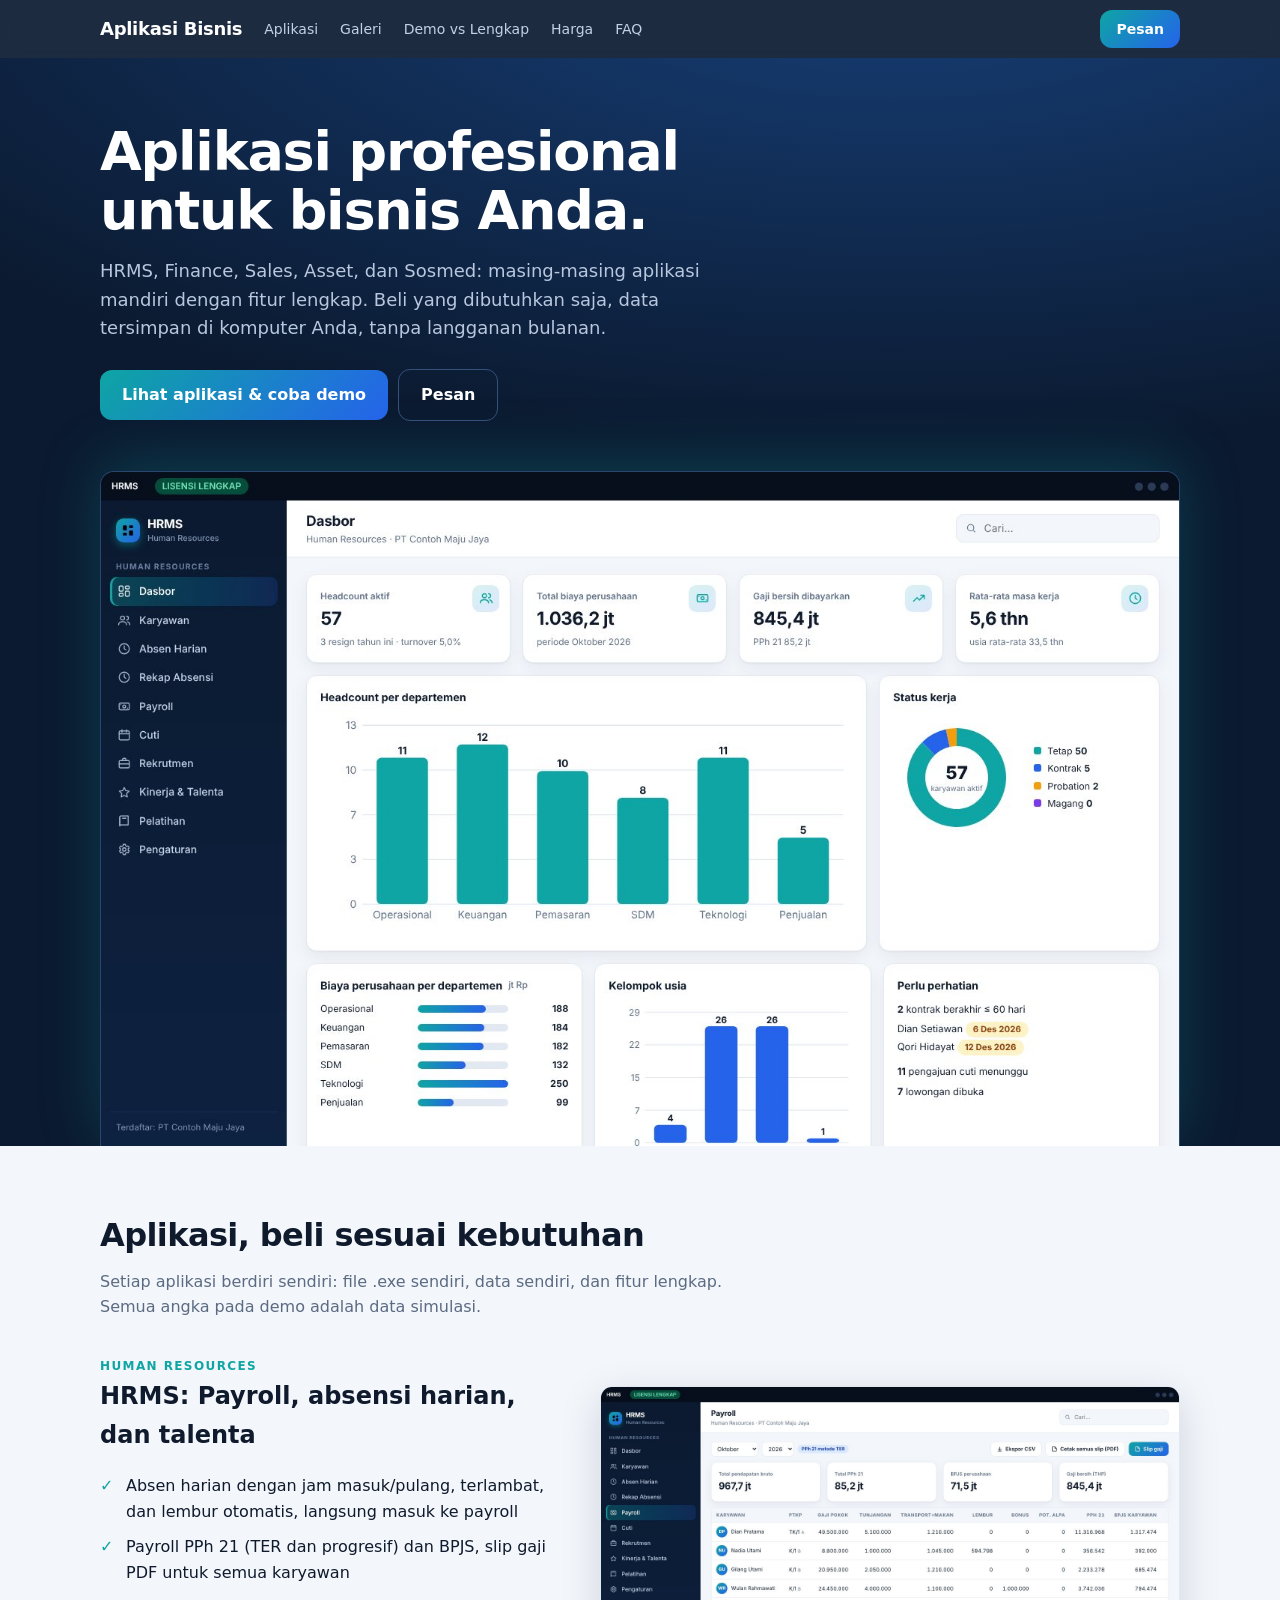
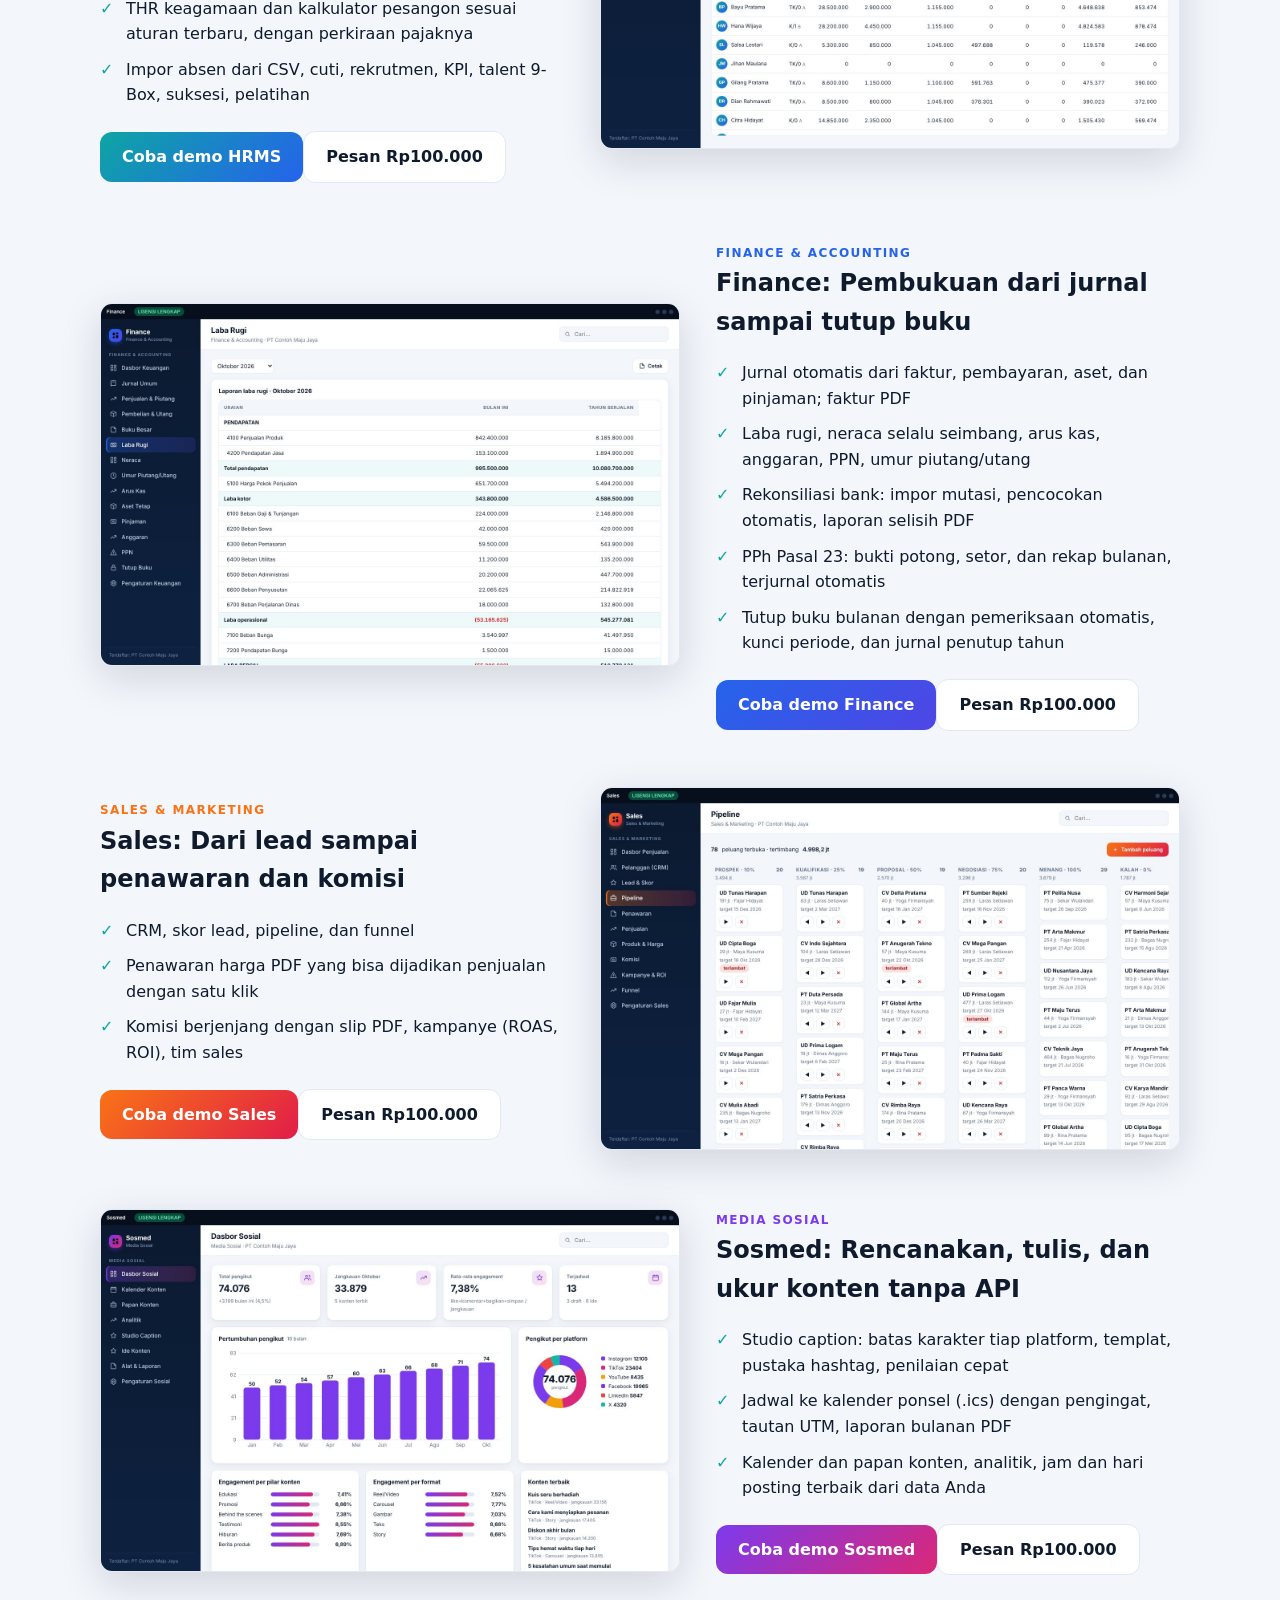
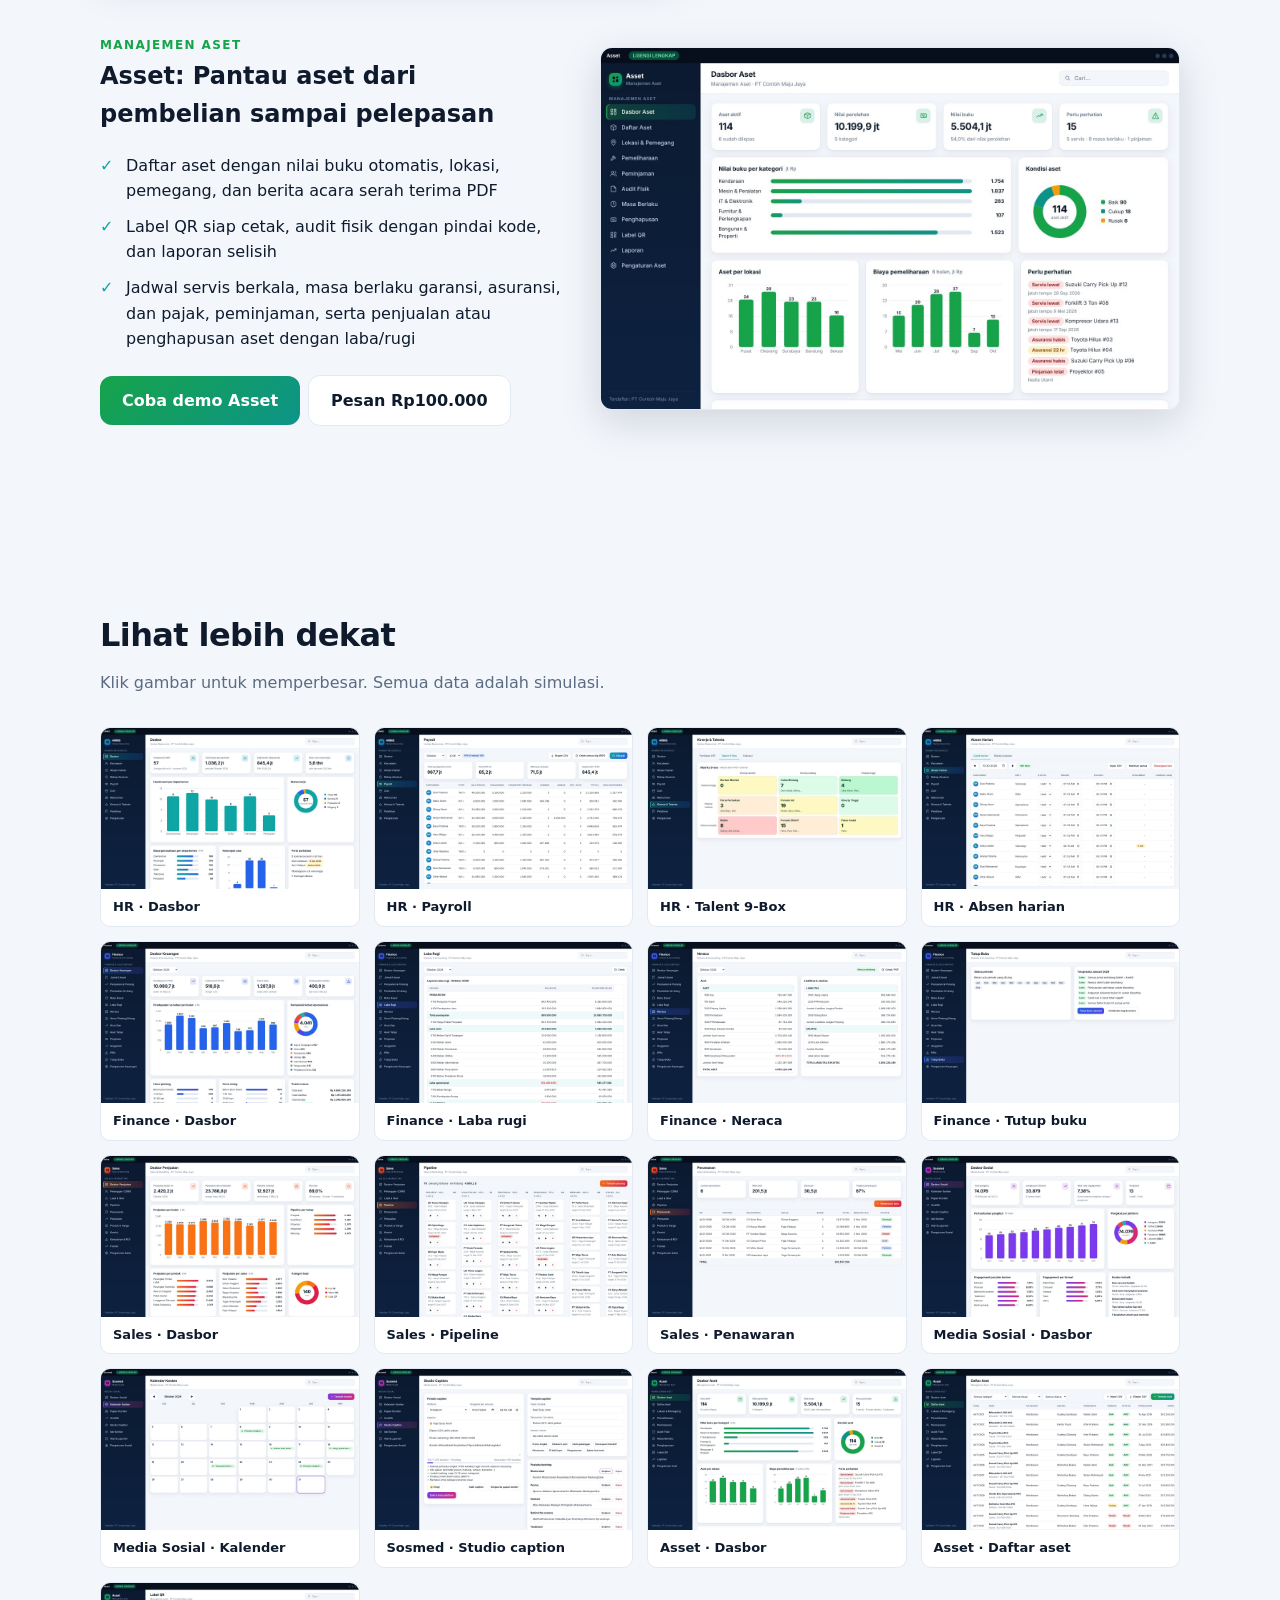
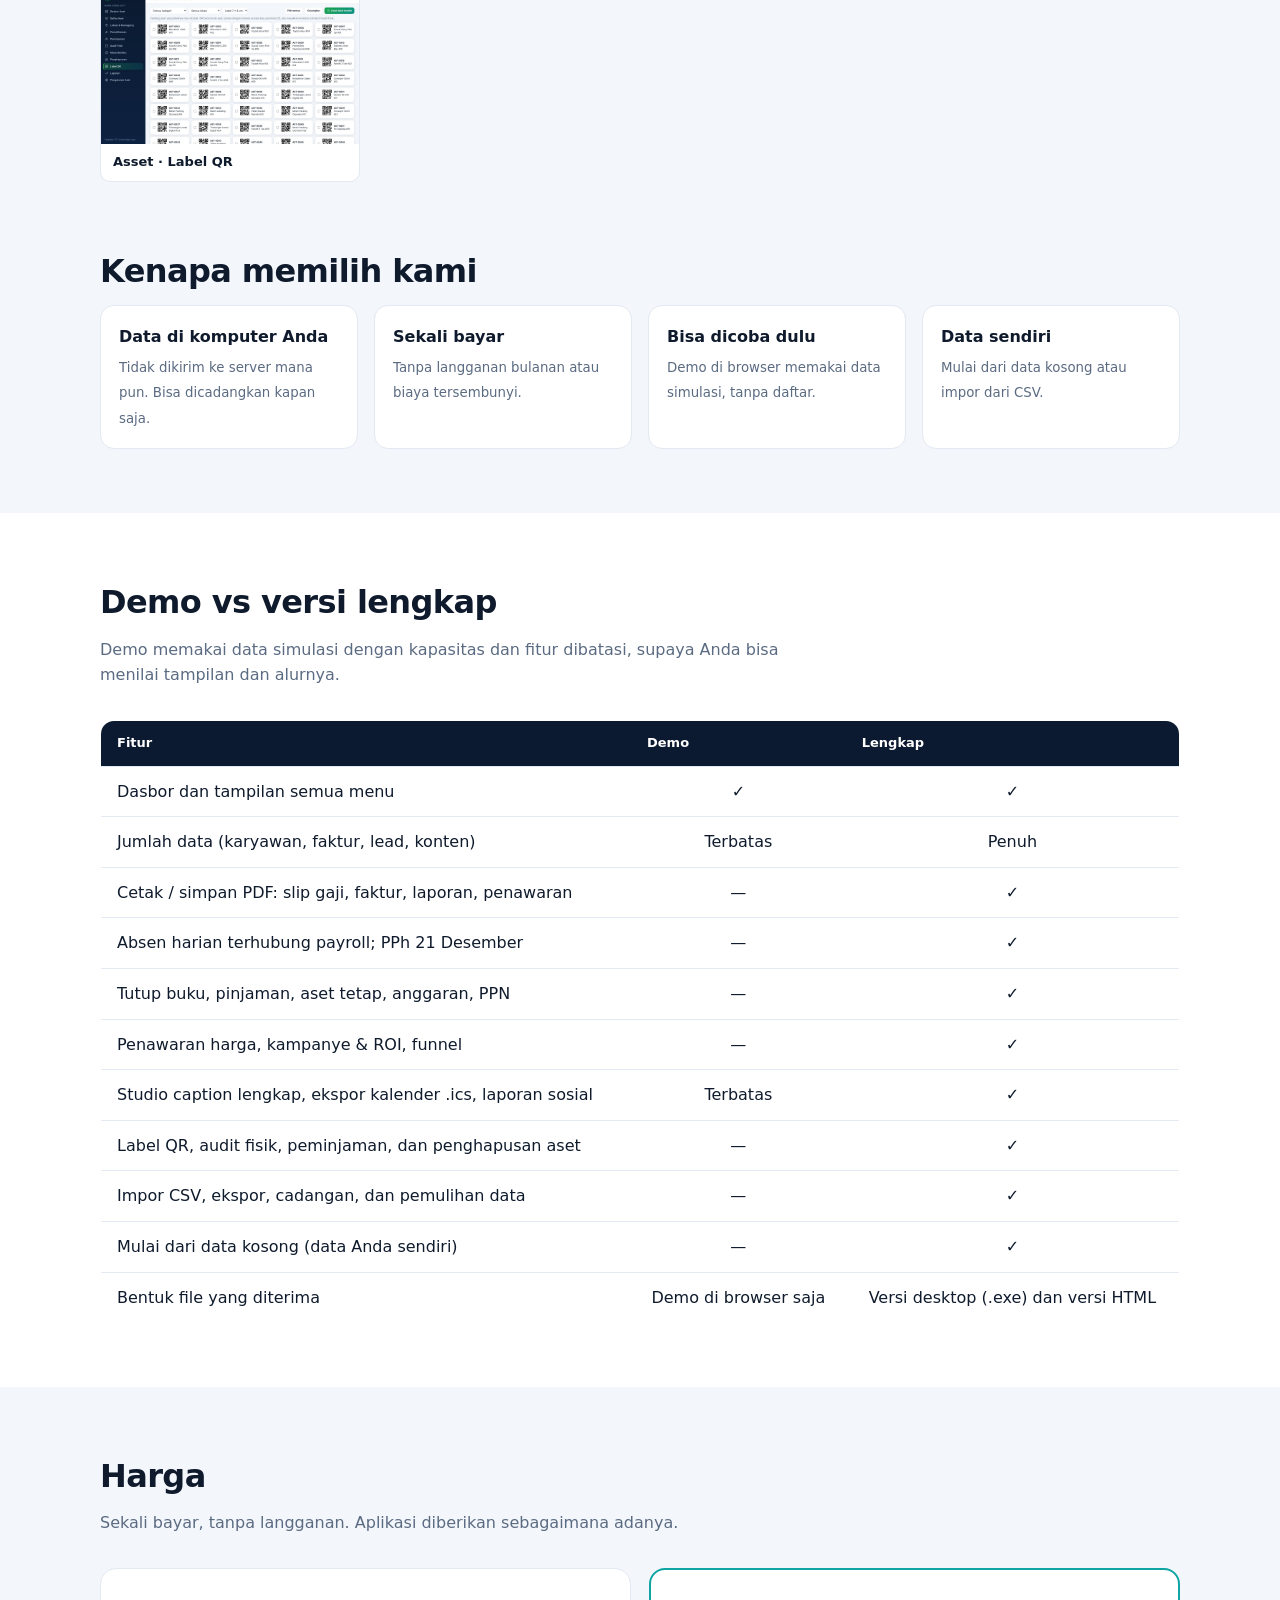
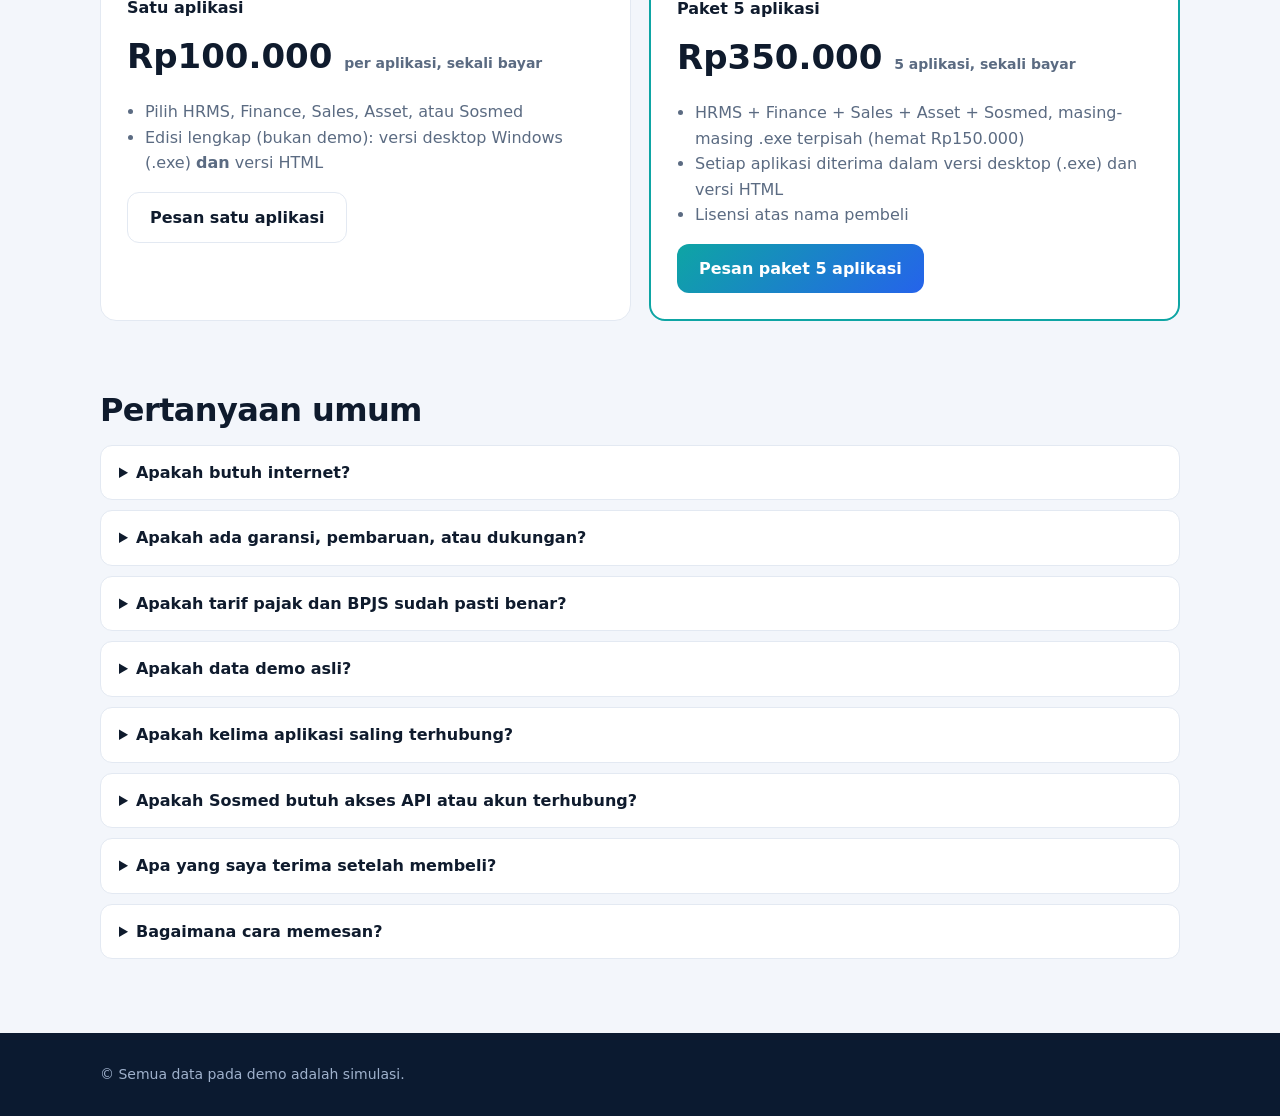
==== commit 304b0114: "Info: edisi lengkap berupa versi desktop (.exe) dan HTML Co-Authored-By: Claude Sonnet 5.5 <noreply@" ====
--- a/index.html
+++ b/index.html
@@ -47,9 +47,9 @@
 <a href="assets/sosial-kal.jpg"><img src="assets/sosial-kal.jpg" alt="Kalender konten" loading="lazy"><span>Media Sosial · Kalender</span></a><a href="assets/sosial-studio.jpg"><img src="assets/sosial-studio.jpg" alt="Studio caption" loading="lazy"><span>Sosmed · Studio caption</span></a><a href="assets/aset-dash.jpg"><img src="assets/aset-dash.jpg" alt="Dasbor aset" loading="lazy"><span>Asset · Dasbor</span></a><a href="assets/aset-daftar.jpg"><img src="assets/aset-daftar.jpg" alt="Daftar aset" loading="lazy"><span>Asset · Daftar aset</span></a><a href="assets/aset-label.jpg"><img src="assets/aset-label.jpg" alt="Label QR" loading="lazy"><span>Asset · Label QR</span></a></div></div></section>
 <section style="padding-top:0"><div class="w"><h2>Kenapa memilih kami</h2><div class="trust"><div><b>Data di komputer Anda</b><small>Tidak dikirim ke server mana pun. Bisa dicadangkan kapan saja.</small></div><div><b>Sekali bayar</b><small>Tanpa langganan bulanan atau biaya tersembunyi.</small></div><div><b>Bisa dicoba dulu</b><small>Demo di browser memakai data simulasi, tanpa daftar.</small></div><div><b>Data sendiri</b><small>Mulai dari data kosong atau impor dari CSV.</small></div></div></div></section>
 <section id="bandingkan" style="background:var(--card)"><div class="w"><h2>Demo vs versi lengkap</h2><p class="sub">Demo memakai data simulasi dengan kapasitas dan fitur dibatasi, supaya Anda bisa menilai tampilan dan alurnya.</p>
-<table><tr><th>Fitur</th><th>Demo</th><th>Lengkap</th></tr><tr><td>Dasbor dan tampilan semua menu</td><td>✓</td><td>✓</td></tr><tr><td>Jumlah data (karyawan, faktur, lead, konten)</td><td>Terbatas</td><td>Penuh</td></tr><tr><td>Cetak / simpan PDF: slip gaji, faktur, laporan, penawaran</td><td>—</td><td>✓</td></tr><tr><td>Absen harian terhubung payroll; PPh 21 Desember</td><td>—</td><td>✓</td></tr><tr><td>Tutup buku, pinjaman, aset tetap, anggaran, PPN</td><td>—</td><td>✓</td></tr><tr><td>Penawaran harga, kampanye &amp; ROI, funnel</td><td>—</td><td>✓</td></tr><tr><td>Studio caption lengkap, ekspor kalender .ics, laporan sosial</td><td>Terbatas</td><td>✓</td></tr><tr><td>Label QR, audit fisik, peminjaman, dan penghapusan aset</td><td>—</td><td>✓</td></tr><tr><td>Impor CSV, ekspor, cadangan, dan pemulihan data</td><td>—</td><td>✓</td></tr><tr><td>Mulai dari data kosong (data Anda sendiri)</td><td>—</td><td>✓</td></tr></table></div></section>
-<section id="harga"><div class="w"><h2>Harga</h2><p class="sub">Sekali bayar, tanpa langganan. Aplikasi diberikan sebagaimana adanya.</p><div class="pr"><div class="pc"><b>Satu aplikasi</b><big id="p1">Rp100.000 <small style="font-size:14px;color:var(--mute)">per aplikasi, sekali bayar</small></big><ul><li>Pilih HRMS, Finance, Sales, Asset, atau Sosmed</li><li>Aplikasi Windows (.exe) dengan fitur lengkap</li></ul><a class="btn" id="wa3" href="beli.html">Pesan satu aplikasi</a></div><div class="pc hot"><b>Paket 5 aplikasi</b><big id="p2">Rp350.000 <small style="font-size:14px;color:var(--mute)">5 aplikasi, sekali bayar</small></big><ul><li>HRMS + Finance + Sales + Asset + Sosmed, masing-masing .exe terpisah (hemat Rp150.000)</li><li>Lisensi atas nama pembeli</li></ul><a class="btn pri" id="wa4" href="beli.html?paket=5">Pesan paket 5 aplikasi</a></div></div></div></section>
-<section id="faq" style="padding-top:0"><div class="w"><h2>Pertanyaan umum</h2><details><summary>Apakah butuh internet?</summary><p>Tidak. Aplikasi berjalan di komputer Windows Anda dan data tersimpan di komputer itu.</p></details><details><summary>Apakah ada garansi, pembaruan, atau dukungan?</summary><p>Tidak. Produk dijual sebagaimana adanya, tanpa layanan garansi, pembaruan, maupun dukungan. Silakan coba demo dulu sebelum membeli.</p></details><details><summary>Apakah tarif pajak dan BPJS sudah pasti benar?</summary><p>Tarif bersifat nilai acuan dan dapat diubah di menu Pengaturan. Verifikasi dengan peraturan resmi sebelum dipakai untuk penggajian nyata.</p></details><details><summary>Apakah data demo asli?</summary><p>Bukan. Semua nama, angka, dan transaksi pada demo adalah simulasi.</p></details><details><summary>Apakah kelima aplikasi saling terhubung?</summary><p>Tidak. Setiap aplikasi berdiri sendiri dengan data sendiri, jadi Anda cukup membeli yang dibutuhkan. Nama perusahaan diisi di masing-masing aplikasi.</p></details><details><summary>Apakah Sosmed butuh akses API atau akun terhubung?</summary><p>Tidak. Semua fitur bekerja tanpa API: Anda menulis caption, menyalin atau membuka platform, mencatat metrik sendiri, dan mengekspor jadwal ke kalender ponsel. Aplikasi tidak memposting otomatis.</p></details><details><summary>Bagaimana cara memesan?</summary><p>Klik tombol pesan; Anda diarahkan ke WhatsApp dengan pesan yang sudah terisi.</p></details></div></section>
+<table><tr><th>Fitur</th><th>Demo</th><th>Lengkap</th></tr><tr><td>Dasbor dan tampilan semua menu</td><td>✓</td><td>✓</td></tr><tr><td>Jumlah data (karyawan, faktur, lead, konten)</td><td>Terbatas</td><td>Penuh</td></tr><tr><td>Cetak / simpan PDF: slip gaji, faktur, laporan, penawaran</td><td>—</td><td>✓</td></tr><tr><td>Absen harian terhubung payroll; PPh 21 Desember</td><td>—</td><td>✓</td></tr><tr><td>Tutup buku, pinjaman, aset tetap, anggaran, PPN</td><td>—</td><td>✓</td></tr><tr><td>Penawaran harga, kampanye &amp; ROI, funnel</td><td>—</td><td>✓</td></tr><tr><td>Studio caption lengkap, ekspor kalender .ics, laporan sosial</td><td>Terbatas</td><td>✓</td></tr><tr><td>Label QR, audit fisik, peminjaman, dan penghapusan aset</td><td>—</td><td>✓</td></tr><tr><td>Impor CSV, ekspor, cadangan, dan pemulihan data</td><td>—</td><td>✓</td></tr><tr><td>Mulai dari data kosong (data Anda sendiri)</td><td>—</td><td>✓</td></tr><tr><td>Bentuk file yang diterima</td><td>Demo di browser saja</td><td>Versi desktop (.exe) dan versi HTML</td></tr></table></div></section>
+<section id="harga"><div class="w"><h2>Harga</h2><p class="sub">Sekali bayar, tanpa langganan. Aplikasi diberikan sebagaimana adanya.</p><div class="pr"><div class="pc"><b>Satu aplikasi</b><big id="p1">Rp100.000 <small style="font-size:14px;color:var(--mute)">per aplikasi, sekali bayar</small></big><ul><li>Pilih HRMS, Finance, Sales, Asset, atau Sosmed</li><li>Edisi lengkap (bukan demo): versi desktop Windows (.exe) <b>dan</b> versi HTML</li></ul><a class="btn" id="wa3" href="beli.html">Pesan satu aplikasi</a></div><div class="pc hot"><b>Paket 5 aplikasi</b><big id="p2">Rp350.000 <small style="font-size:14px;color:var(--mute)">5 aplikasi, sekali bayar</small></big><ul><li>HRMS + Finance + Sales + Asset + Sosmed, masing-masing .exe terpisah (hemat Rp150.000)</li><li>Setiap aplikasi diterima dalam versi desktop (.exe) dan versi HTML</li><li>Lisensi atas nama pembeli</li></ul><a class="btn pri" id="wa4" href="beli.html?paket=5">Pesan paket 5 aplikasi</a></div></div></div></section>
+<section id="faq" style="padding-top:0"><div class="w"><h2>Pertanyaan umum</h2><details><summary>Apakah butuh internet?</summary><p>Tidak. Aplikasi berjalan di komputer Windows Anda dan data tersimpan di komputer itu.</p></details><details><summary>Apakah ada garansi, pembaruan, atau dukungan?</summary><p>Tidak. Produk dijual sebagaimana adanya, tanpa layanan garansi, pembaruan, maupun dukungan. Silakan coba demo dulu sebelum membeli.</p></details><details><summary>Apakah tarif pajak dan BPJS sudah pasti benar?</summary><p>Tarif bersifat nilai acuan dan dapat diubah di menu Pengaturan. Verifikasi dengan peraturan resmi sebelum dipakai untuk penggajian nyata.</p></details><details><summary>Apakah data demo asli?</summary><p>Bukan. Semua nama, angka, dan transaksi pada demo adalah simulasi.</p></details><details><summary>Apakah kelima aplikasi saling terhubung?</summary><p>Tidak. Setiap aplikasi berdiri sendiri dengan data sendiri, jadi Anda cukup membeli yang dibutuhkan. Nama perusahaan diisi di masing-masing aplikasi.</p></details><details><summary>Apakah Sosmed butuh akses API atau akun terhubung?</summary><p>Tidak. Semua fitur bekerja tanpa API: Anda menulis caption, menyalin atau membuka platform, mencatat metrik sendiri, dan mengekspor jadwal ke kalender ponsel. Aplikasi tidak memposting otomatis.</p></details><details><summary>Apa yang saya terima setelah membeli?</summary><p>Edisi lengkap (bukan demo) dikirim dalam dua bentuk: versi desktop untuk Windows (installer .exe, atas nama pembeli) dan versi HTML yang dibuka langsung di Chrome atau Edge. Isinya sama; HTML berguna sebagai cadangan.</p></details><details><summary>Bagaimana cara memesan?</summary><p>Klik tombol pesan, pilih aplikasi dan isi nama pembeli di halaman pemesanan, lalu kirim pesanan lewat WhatsApp (pesan sudah terisi otomatis).</p></details></div></section>
 <div class="lb" id="lb"><img alt=""></div><footer><div class="w">© Semua data pada demo adalah simulasi.</div></footer>
 <script>
 const CONFIG={whatsapp:"6289623291732",pesan:"Halo, saya tertarik aplikasi bisnis",harga:{single:"Rp100.000",bundle:"Rp350.000"}};
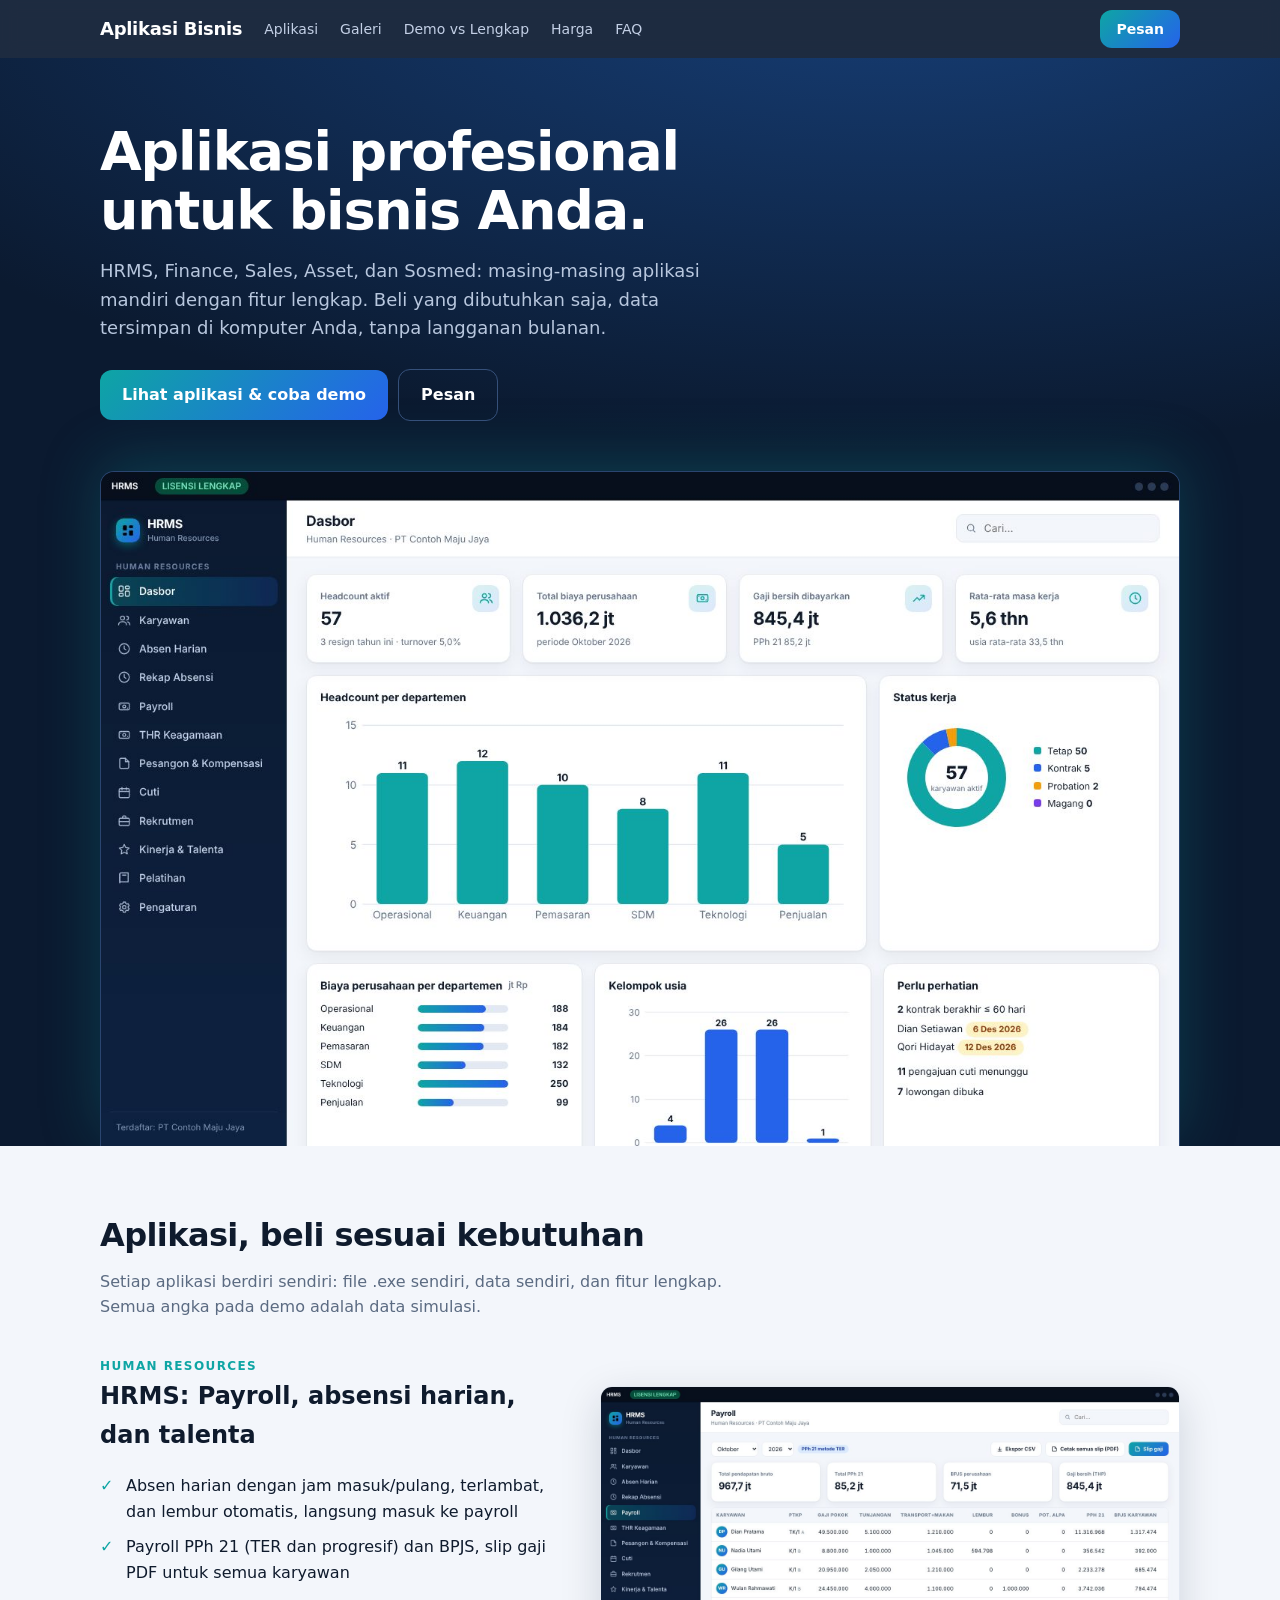
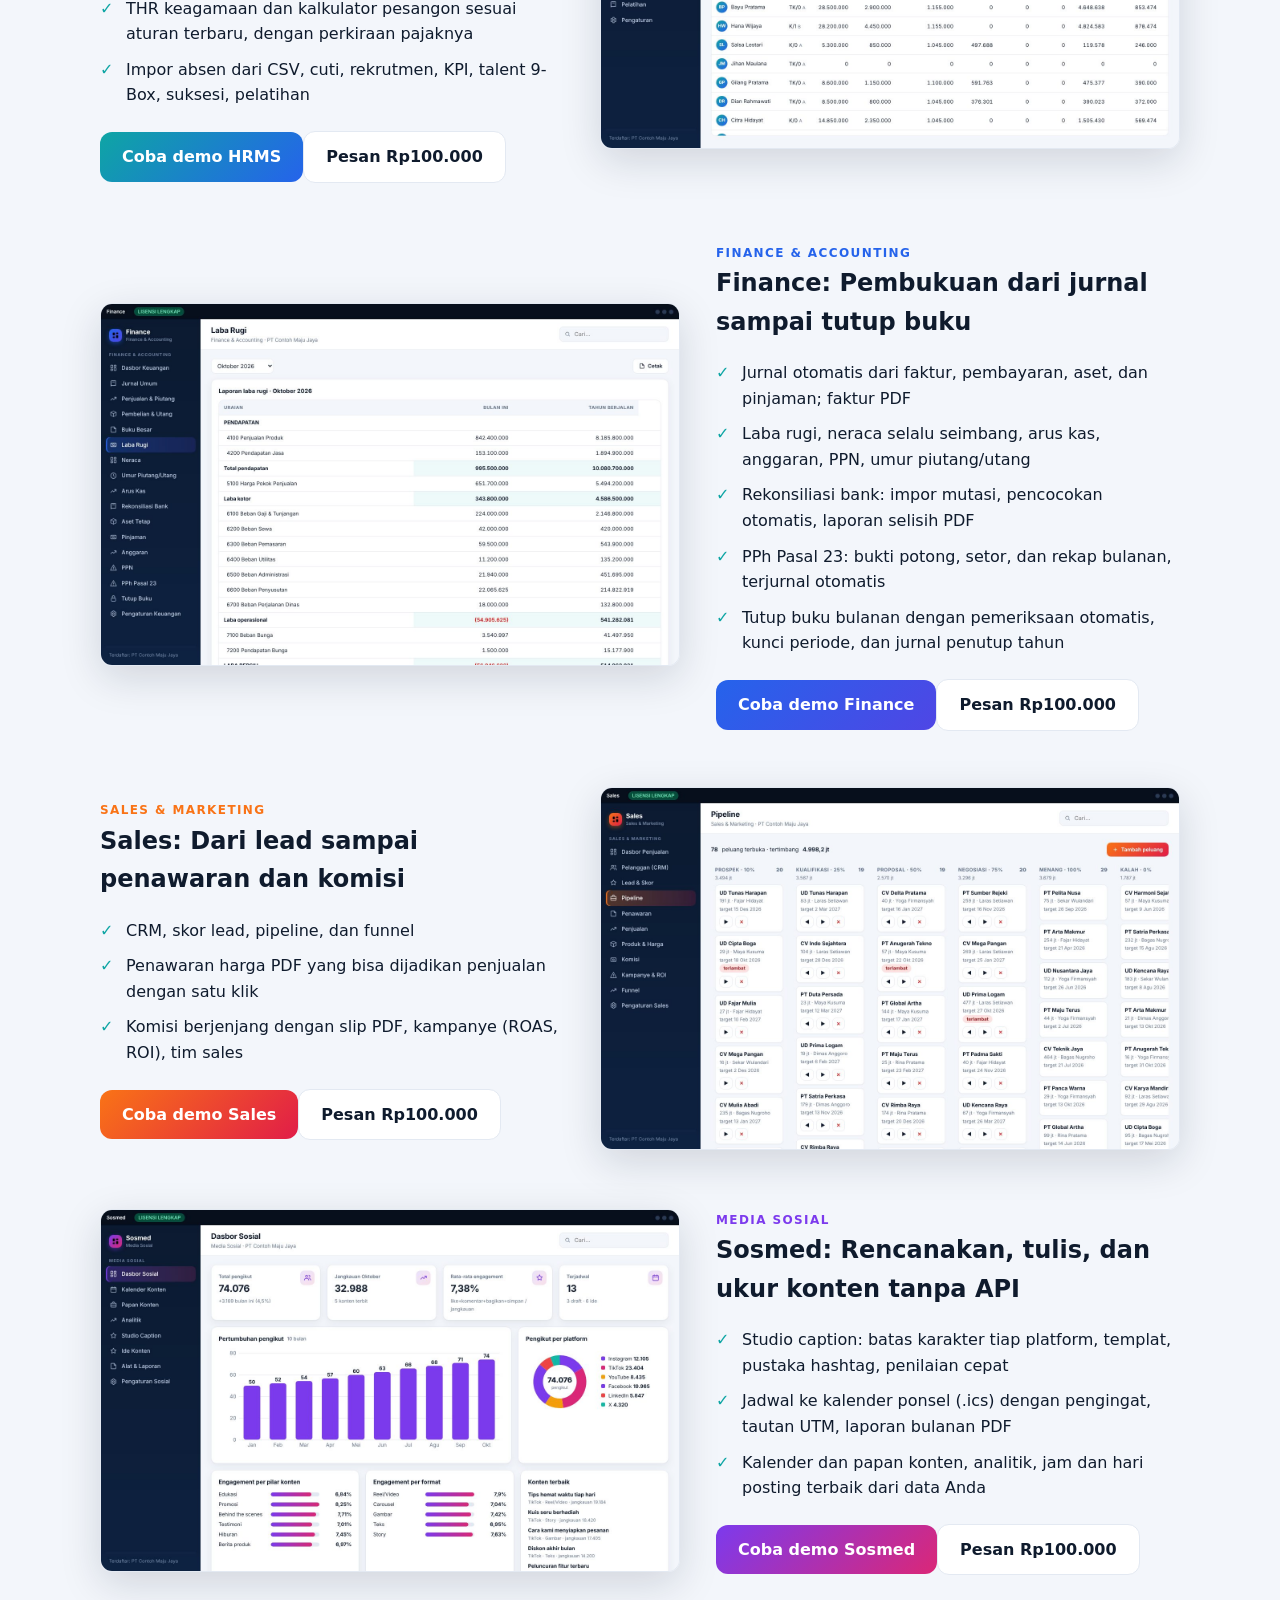
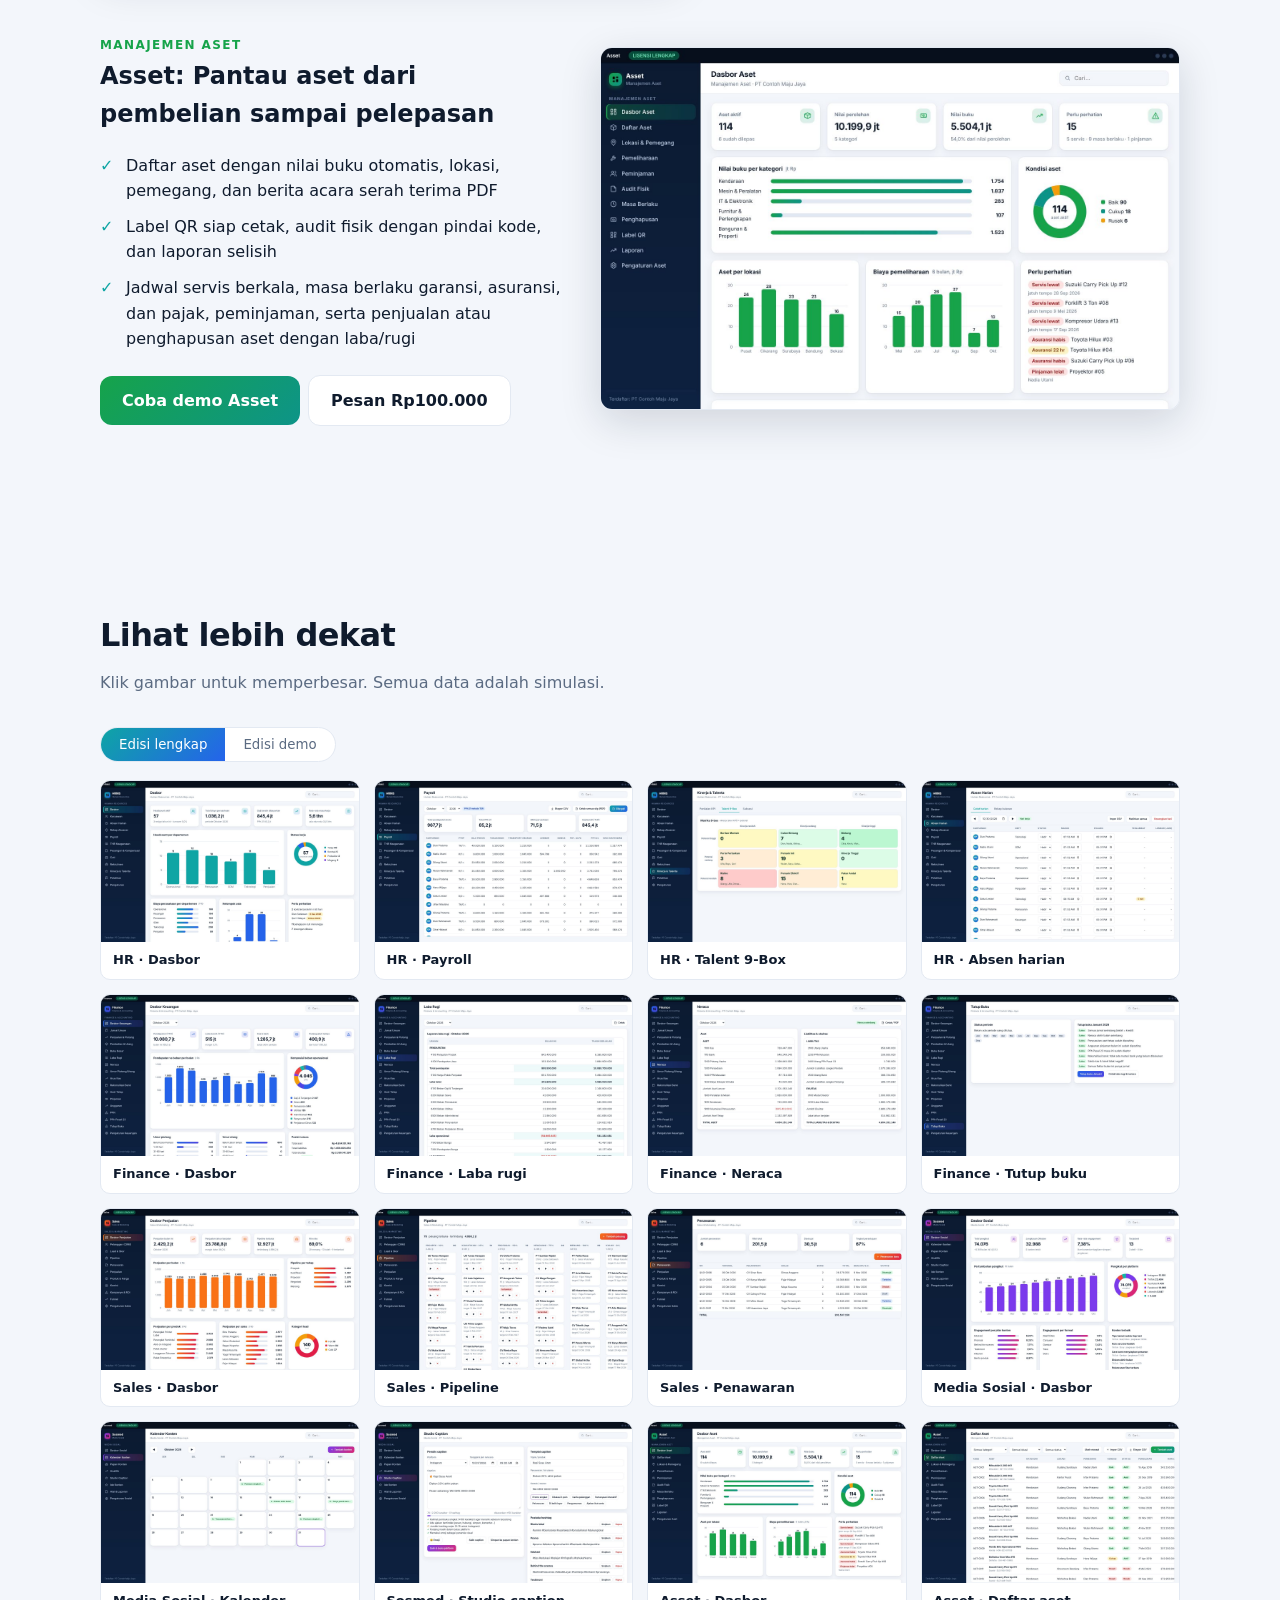
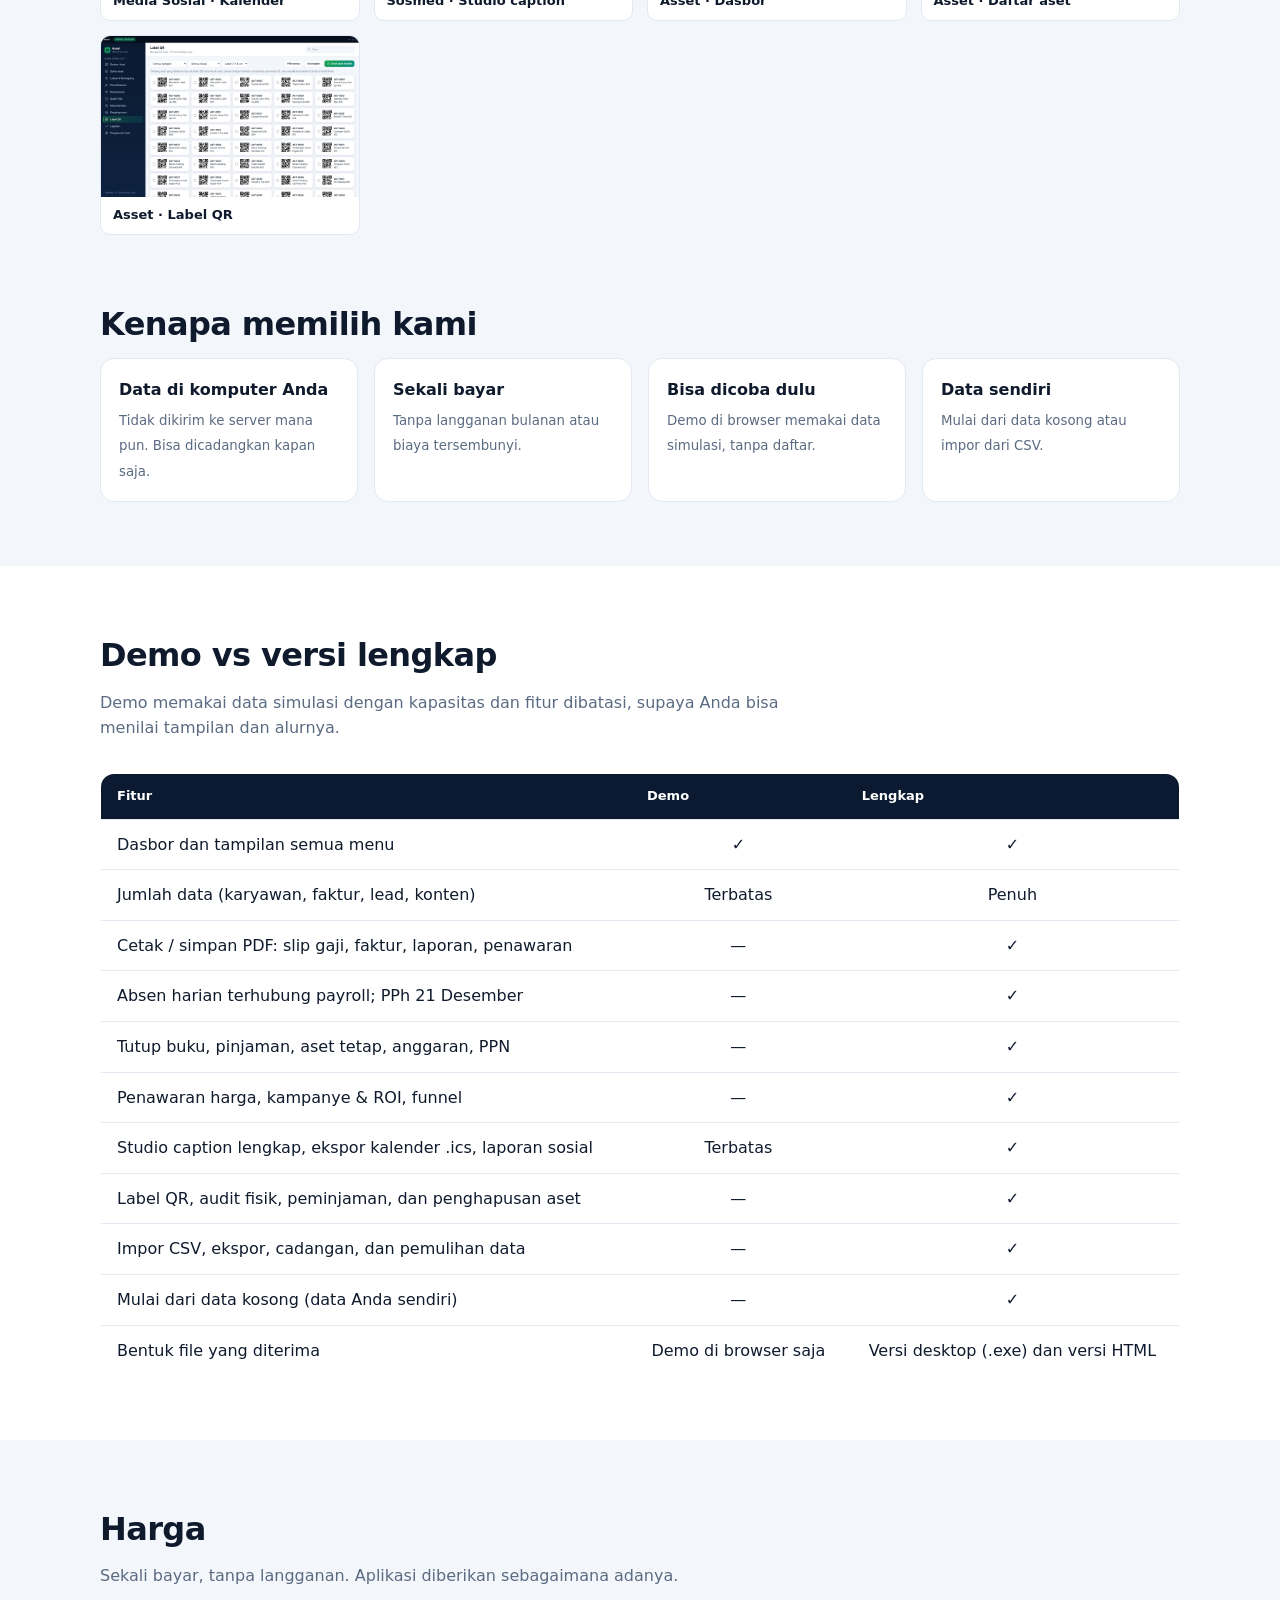
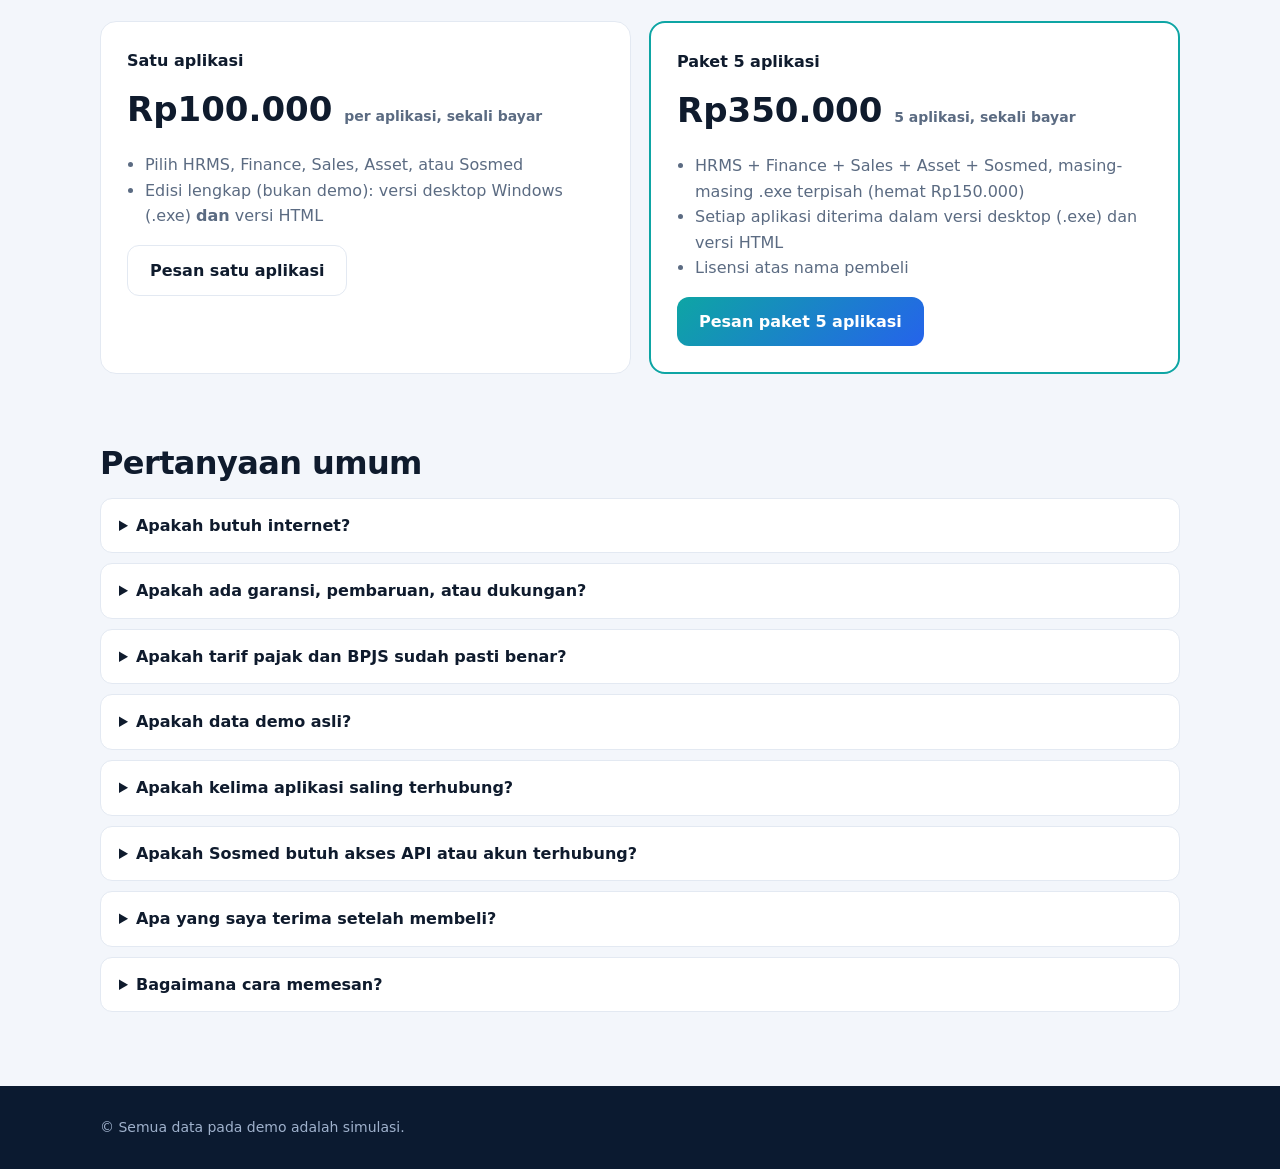
==== commit fa455e90: "Ambil ulang 18 gambar aplikasi (edisi lengkap + edisi demo) dan tambah pilihan edisi di galeri Co-Au" ====
--- a/index.html
+++ b/index.html
@@ -20,6 +20,7 @@
 .pr{display:grid;grid-template-columns:repeat(auto-fit,minmax(260px,1fr));gap:18px}.pc{background:var(--card);border:1px solid var(--line);border-radius:16px;padding:26px}.pc.hot{border:2px solid var(--brand)}.pc big{display:block;font-size:34px;font-weight:800;margin:8px 0}.pc ul{padding-left:18px;color:var(--mute)}
 details{background:var(--card);border:1px solid var(--line);border-radius:12px;padding:14px 18px;margin-bottom:10px}summary{cursor:pointer;font-weight:700}
 details p{margin:8px 0 0;color:var(--mute)}
+.gtog{display:inline-flex;border:1px solid var(--line);border-radius:999px;overflow:hidden;margin:0 0 18px;background:var(--card)}.gtog button{border:0;background:transparent;padding:9px 18px;font:600 14px inherit;font-family:inherit;cursor:pointer;color:var(--mute)}.gtog button.on{background:linear-gradient(135deg,var(--brand),var(--brand2));color:#fff}
 .gal{display:grid;grid-template-columns:repeat(auto-fill,minmax(240px,1fr));gap:14px}.gal a{display:block;border-radius:10px;overflow:hidden;border:1px solid var(--line);background:var(--card);text-decoration:none}.gal img{width:100%;display:block;aspect-ratio:16/10;object-fit:cover;object-position:top left;transition:transform .25s}.gal a:hover img{transform:scale(1.04)}.gal span{display:block;padding:8px 12px;font-size:13px;font-weight:600}
 .lb{position:fixed;inset:0;background:rgba(5,12,24,.88);display:none;align-items:center;justify-content:center;z-index:20;padding:20px;cursor:zoom-out}.lb.on{display:flex}.lb img{max-width:100%;max-height:100%;border-radius:10px}
 .trust{display:grid;grid-template-columns:repeat(auto-fit,minmax(200px,1fr));gap:16px;margin-top:8px}.trust div{background:var(--card);border:1px solid var(--line);border-radius:14px;padding:18px}.trust b{display:block;margin-bottom:4px}.trust small{color:var(--mute)}
@@ -31,7 +32,7 @@
 <a class="btn pri" href="#modul">Lihat aplikasi &amp; coba demo</a><a class="btn" id="wa2" href="beli.html">Pesan</a>
 <img class="shot" src="assets/hr.jpg" alt="Dasbor HRMS"></div></header>
 <section id="modul"><div class="w"><h2>Aplikasi, beli sesuai kebutuhan</h2><p class="sub">Setiap aplikasi berdiri sendiri: file .exe sendiri, data sendiri, dan fitur lengkap. Semua angka pada demo adalah data simulasi.</p><div class="mod"><div><span class="tag" style="color:#0ea5a4">Human Resources</span><h3>HRMS: Payroll, absensi harian, dan talenta</h3><ul><li>Absen harian dengan jam masuk/pulang, terlambat, dan lembur otomatis, langsung masuk ke payroll</li><li>Payroll PPh 21 (TER dan progresif) dan BPJS, slip gaji PDF untuk semua karyawan</li><li>THR keagamaan dan kalkulator pesangon sesuai aturan terbaru, dengan perkiraan pajaknya</li><li>Impor absen dari CSV, cuti, rekrutmen, KPI, talent 9-Box, suksesi, pelatihan</li></ul><a class="btn pri" style="background:linear-gradient(135deg,#0ea5a4,#2563eb)" href="demo-app/hr/index.html" style="margin-right:8px">Coba demo HRMS</a><a class="btn" href="beli.html?app=hr">Pesan Rp100.000</a></div><img src="assets/hr-payroll.jpg" alt="HRMS" loading="lazy"></div><div class="mod"><div><span class="tag" style="color:#2563eb">Finance &amp; Accounting</span><h3>Finance: Pembukuan dari jurnal sampai tutup buku</h3><ul><li>Jurnal otomatis dari faktur, pembayaran, aset, dan pinjaman; faktur PDF</li><li>Laba rugi, neraca selalu seimbang, arus kas, anggaran, PPN, umur piutang/utang</li><li>Rekonsiliasi bank: impor mutasi, pencocokan otomatis, laporan selisih PDF</li><li>PPh Pasal 23: bukti potong, setor, dan rekap bulanan, terjurnal otomatis</li><li>Tutup buku bulanan dengan pemeriksaan otomatis, kunci periode, dan jurnal penutup tahun</li></ul><a class="btn pri" style="background:linear-gradient(135deg,#2563eb,#4f46e5)" href="demo-app/fin/index.html" style="margin-right:8px">Coba demo Finance</a><a class="btn" href="beli.html?app=fin">Pesan Rp100.000</a></div><img src="assets/fin.jpg" alt="Finance" loading="lazy"></div><div class="mod"><div><span class="tag" style="color:#f97316">Sales &amp; Marketing</span><h3>Sales: Dari lead sampai penawaran dan komisi</h3><ul><li>CRM, skor lead, pipeline, dan funnel</li><li>Penawaran harga PDF yang bisa dijadikan penjualan dengan satu klik</li><li>Komisi berjenjang dengan slip PDF, kampanye (ROAS, ROI), tim sales</li></ul><a class="btn pri" style="background:linear-gradient(135deg,#f97316,#e11d48)" href="demo-app/sales/index.html" style="margin-right:8px">Coba demo Sales</a><a class="btn" href="beli.html?app=sales">Pesan Rp100.000</a></div><img src="assets/sales.jpg" alt="Sales" loading="lazy"></div><div class="mod"><div><span class="tag" style="color:#7c3aed">Media Sosial</span><h3>Sosmed: Rencanakan, tulis, dan ukur konten tanpa API</h3><ul><li>Studio caption: batas karakter tiap platform, templat, pustaka hashtag, penilaian cepat</li><li>Jadwal ke kalender ponsel (.ics) dengan pengingat, tautan UTM, laporan bulanan PDF</li><li>Kalender dan papan konten, analitik, jam dan hari posting terbaik dari data Anda</li></ul><a class="btn pri" style="background:linear-gradient(135deg,#7c3aed,#db2777)" href="demo-app/sosial/index.html" style="margin-right:8px">Coba demo Sosmed</a><a class="btn" href="beli.html?app=sosial">Pesan Rp100.000</a></div><img src="assets/sosial.jpg" alt="Sosmed" loading="lazy"></div><div class="mod"><div><span class="tag" style="color:#16a34a">Manajemen Aset</span><h3>Asset: Pantau aset dari pembelian sampai pelepasan</h3><ul><li>Daftar aset dengan nilai buku otomatis, lokasi, pemegang, dan berita acara serah terima PDF</li><li>Label QR siap cetak, audit fisik dengan pindai kode, dan laporan selisih</li><li>Jadwal servis berkala, masa berlaku garansi, asuransi, dan pajak, peminjaman, serta penjualan atau penghapusan aset dengan laba/rugi</li></ul><a class="btn pri" style="background:linear-gradient(135deg,#16a34a,#0d9488);margin-right:8px" href="demo-app/aset/index.html">Coba demo Asset</a><a class="btn" href="beli.html?app=aset">Pesan Rp100.000</a></div><img src="assets/aset-dash.jpg" alt="Asset" loading="lazy"></div></section>
-<section id="galeri"><div class="w"><h2>Lihat lebih dekat</h2><p class="sub">Klik gambar untuk memperbesar. Semua data adalah simulasi.</p><div class="gal">
+<section id="galeri"><div class="w"><h2>Lihat lebih dekat</h2><p class="sub">Klik gambar untuk memperbesar. Semua data adalah simulasi.</p><div class="gtog" role="group" aria-label="Pilih edisi"><button type="button" class="on" data-ed="full">Edisi lengkap</button><button type="button" data-ed="demo">Edisi demo</button></div><div class="gal">
 <a href="assets/hr.jpg"><img src="assets/hr.jpg" alt="Dasbor HR" loading="lazy"><span>HR · Dasbor</span></a>
 <a href="assets/hr-payroll.jpg"><img src="assets/hr-payroll.jpg" alt="Payroll" loading="lazy"><span>HR · Payroll</span></a>
 <a href="assets/hr-talent.jpg"><img src="assets/hr-talent.jpg" alt="Talent 9-Box" loading="lazy"><span>HR · Talent 9-Box</span></a>
@@ -54,6 +55,8 @@
 <script>
 const CONFIG={whatsapp:"6289623291732",pesan:"Halo, saya tertarik aplikasi bisnis",harga:{single:"Rp100.000",bundle:"Rp350.000"}};
 const wa=t=>"https://wa.me/"+CONFIG.whatsapp+"?text="+encodeURIComponent(t);
+/* galeri: edisi lengkap / edisi demo */
+document.querySelectorAll(".gtog button").forEach(b=>b.onclick=()=>{document.querySelectorAll(".gtog button").forEach(x=>x.classList.toggle("on",x===b));const demo=b.dataset.ed==="demo";document.querySelectorAll(".gal a").forEach(a=>{const f=a.dataset.f||(a.dataset.f=a.getAttribute("href").replace("assets/",""));a.style.display=demo&&f==="hr-talent.jpg"?"none":"";const p=(demo?"assets/demo/":"assets/")+f;a.setAttribute("href",p);a.querySelector("img").src=p})});
 /* lightbox galeri */
 const lb=document.getElementById("lb");document.querySelectorAll(".gal a").forEach(a=>a.onclick=e=>{e.preventDefault();lb.querySelector("img").src=a.href;lb.classList.add("on")});lb.onclick=()=>lb.classList.remove("on");document.addEventListener("keydown",e=>{if(e.key==="Escape")lb.classList.remove("on")});
 </script></body></html>
